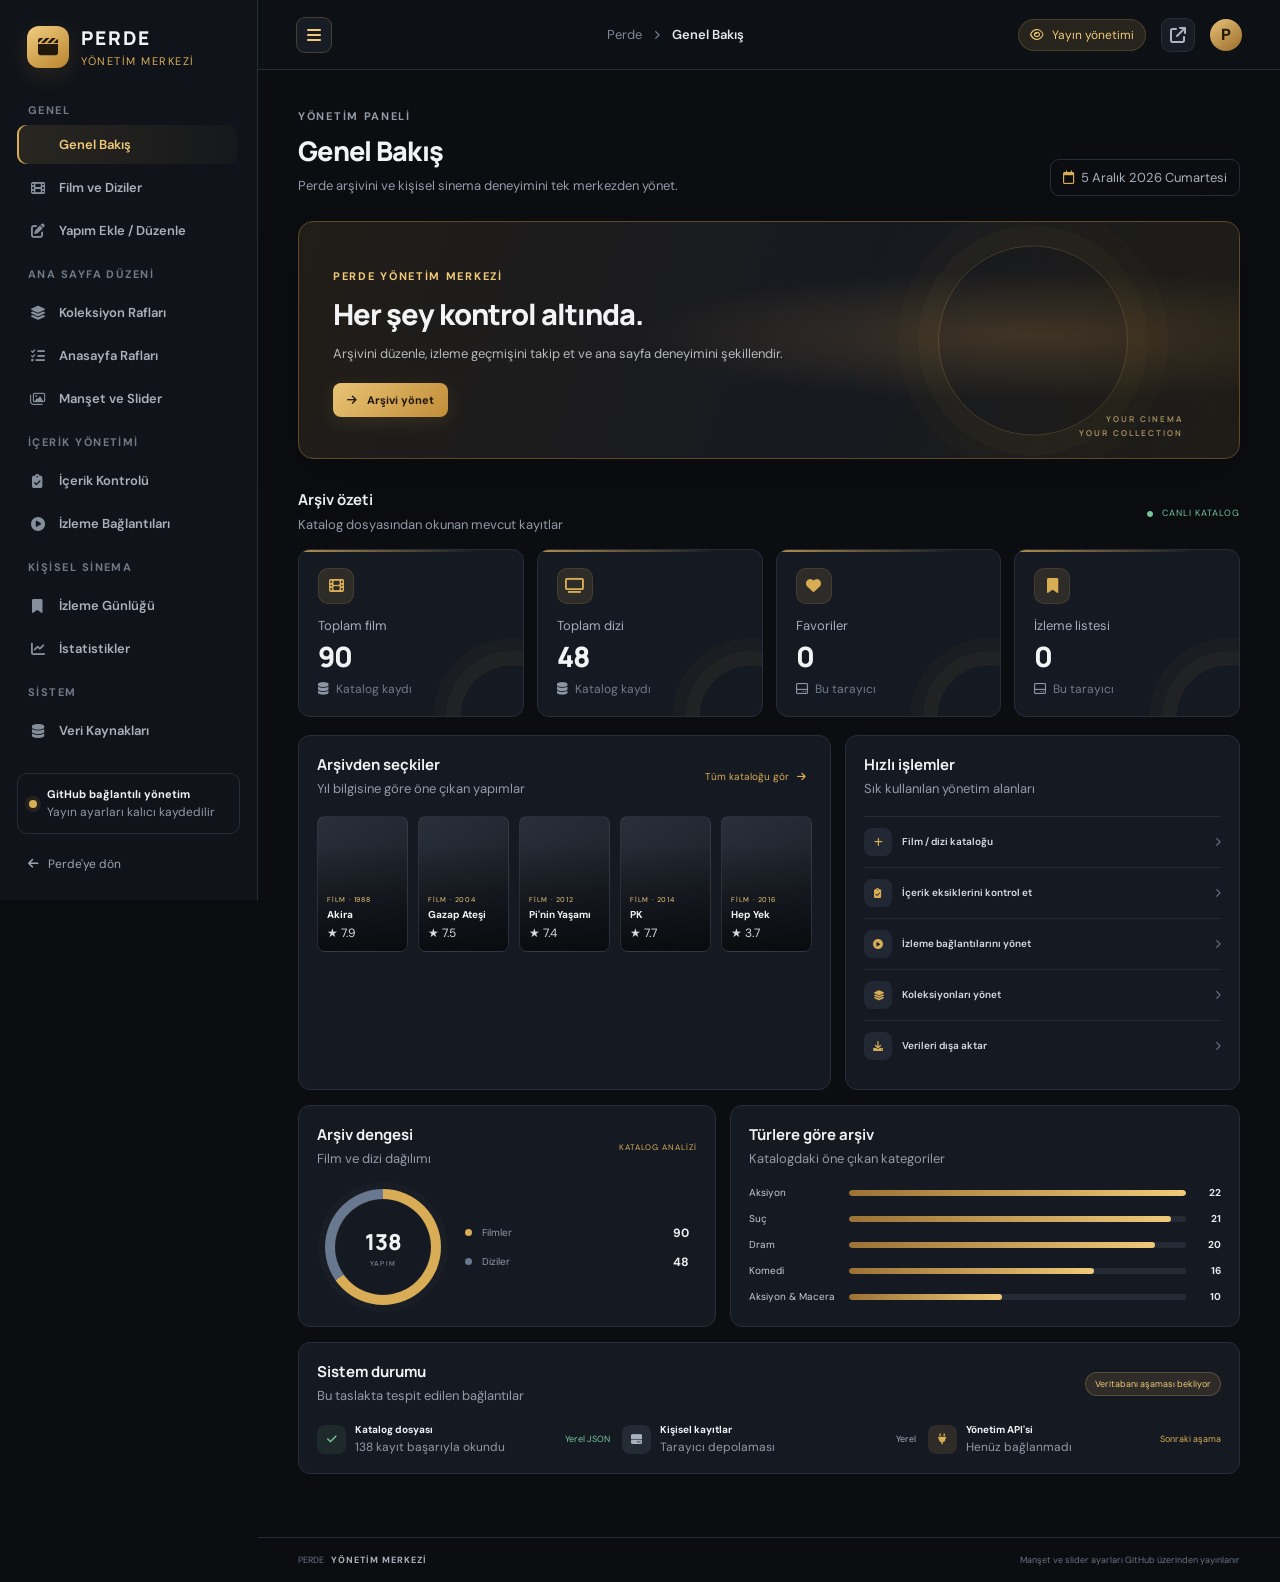
==== admin.html @ 77f21953 "Refresh admin script cache after navigation fix" ====
<!doctype html>
<html lang="tr">
<head>
  <meta charset="utf-8">
  <meta name="viewport" content="width=device-width, initial-scale=1">
  <meta name="theme-color" content="#0b0d11">
  <title>Yönetim Merkezi | Perde</title>
  <link rel="preconnect" href="https://fonts.googleapis.com">
  <link rel="preconnect" href="https://fonts.gstatic.com" crossorigin>
  <link href="https://fonts.googleapis.com/css2?family=DM+Sans:wght@400;500;600;700&family=Manrope:wght@400;500;600;700;800&display=swap" rel="stylesheet">
  <link rel="stylesheet" href="https://cdnjs.cloudflare.com/ajax/libs/font-awesome/6.5.2/css/all.min.css">
  <link rel="stylesheet" href="assets/css/admin.css?v=20261109-collection-clarity-v4">
  <script>
      (function(){
        try {
          if (localStorage.getItem('perde_theme_preference_v1') === 'light') {
            document.documentElement.setAttribute('data-theme','light');
            var link=document.createElement('link');
            link.id='perde-light-theme-css';
            link.rel='stylesheet';
            link.href='assets/css/themes/light.css?v=light-20261109-v4';
            document.head.appendChild(link);
          }
        } catch (_) {}
      })();
    </script>
</head>
<body class="admin-body">
  <div class="admin-shell">
    <aside class="admin-sidebar" id="admin-sidebar">
      <a class="admin-brand" href="index.html#/anasayfa" aria-label="Perde ana sayfa">
        <span class="brand-symbol"><i class="fa-solid fa-clapperboard"></i></span>
        <span><b>PERDE</b><small>YÖNETİM MERKEZİ</small></span>
      </a>
      <div class="sidebar-caption">GENEL</div>
      <nav class="admin-nav" aria-label="Yönetim menüsü">
        <button class="nav-item active" data-page="overview"><i class="fa-solid fa-grid-2"></i><span>Genel Bakış</span></button>
        <button class="nav-item" data-page="catalog"><i class="fa-solid fa-film"></i><span>Film ve Diziler</span></button>
        <button class="nav-item" data-page="editor"><i class="fa-solid fa-pen-to-square"></i><span>Yapım Ekle / Düzenle</span></button>
        <div class="sidebar-caption">ANA SAYFA DÜZENİ</div>
        <button class="nav-item" data-page="collections"><i class="fa-solid fa-layer-group"></i><span>Koleksiyon Rafları</span></button>
        <button class="nav-item" data-page="homeRails"><i class="fa-solid fa-list-check"></i><span>Anasayfa Rafları</span></button>
        <button class="nav-item" data-page="hero"><i class="fa-regular fa-images"></i><span>Manşet ve Slider</span></button>
        <div class="sidebar-caption">İÇERİK YÖNETİMİ</div>
        <button class="nav-item" data-page="health"><i class="fa-solid fa-clipboard-check"></i><span>İçerik Kontrolü</span></button>
        <button class="nav-item" data-page="watchlinks"><i class="fa-solid fa-circle-play"></i><span>İzleme Bağlantıları</span></button>
        <div class="sidebar-caption">KİŞİSEL SİNEMA</div>
        <button class="nav-item" data-page="watch"><i class="fa-solid fa-bookmark"></i><span>İzleme Günlüğü</span></button>
        <button class="nav-item" data-page="analytics"><i class="fa-solid fa-chart-line"></i><span>İstatistikler</span></button>
        <div class="sidebar-caption">SİSTEM</div>
        <button class="nav-item" data-page="sources"><i class="fa-solid fa-database"></i><span>Veri Kaynakları</span></button>
        <button class="nav-item" data-page="backups"><i class="fa-solid fa-shield-halved"></i><span>Yedekleme</span></button>
        <button class="nav-item" data-page="history"><i class="fa-solid fa-clock-rotate-left"></i><span>Değişiklik Geçmişi</span></button>
        <button class="nav-item" data-page="settings"><i class="fa-solid fa-sliders"></i><span>Genel Ayarlar</span></button>
      </nav>
      <div class="sidebar-bottom">
        <div class="sidebar-status"><span class="status-dot"></span><span><b>GitHub bağlantılı yönetim</b><small>Yayın ayarları kalıcı kaydedilir</small></span></div>
        <a class="back-to-site" href="index.html#/anasayfa"><i class="fa-solid fa-arrow-left"></i> Perde'ye dön</a>
      </div>
    </aside>

    <main class="admin-main">
      <header class="admin-topbar">
        <button class="icon-button mobile-menu" id="mobile-menu" type="button" aria-label="Sol menüyü daralt" aria-expanded="true" title="Sol menüyü daralt"><i class="fa-solid fa-bars"></i></button>
        <div class="breadcrumbs"><span>Perde</span><i class="fa-solid fa-chevron-right"></i><b id="breadcrumb-current">Genel Bakış</b></div>
        <div class="topbar-actions">
          <span class="preview-pill"><i class="fa-regular fa-eye"></i> Yayın yönetimi</span>
          <a class="icon-button" href="index.html#/anasayfa" title="Siteyi görüntüle" aria-label="Siteyi görüntüle"><i class="fa-solid fa-arrow-up-right-from-square"></i></a>
          <div class="admin-avatar">P</div>
        </div>
      </header>

      <div class="admin-content">
        <section class="page-view active" id="page-overview">
          <div class="page-heading">
            <div><span class="eyebrow">YÖNETİM PANELİ</span><h1>Genel Bakış</h1><p>Perde arşivini ve kişisel sinema deneyimini tek merkezden yönet.</p></div>
            <div class="heading-date"><i class="fa-regular fa-calendar"></i><span id="today-label">Bugün</span></div>
          </div>
          <div class="welcome-banner">
            <div class="welcome-copy"><span class="eyebrow gold">PERDE YÖNETİM MERKEZİ</span><h2>Her şey kontrol altında.</h2><p>Arşivini düzenle, izleme geçmişini takip et ve ana sayfa deneyimini şekillendir.</p><button class="gold-button" data-goto="catalog"><i class="fa-solid fa-arrow-right"></i> Arşivi yönet</button></div>
            <div class="welcome-art" aria-hidden="true"><div class="art-ring"></div><div class="welcome-poster-stack" id="welcome-poster-stack"><span class="poster-stack-fallback"><i class="fa-solid fa-clapperboard"></i></span></div><span class="welcome-art-label">YOUR CINEMA<br>YOUR COLLECTION</span></div>
          </div>
          <div class="section-title-row"><div><h2>Arşiv özeti</h2><p>Katalog dosyasından okunan mevcut kayıtlar</p></div><span class="live-label"><i class="fa-solid fa-circle"></i> CANLI KATALOG</span></div>
          <div class="stats-grid">
            <article class="stat-card"><div class="stat-icon"><i class="fa-solid fa-film"></i></div><span class="stat-label">Toplam film</span><strong id="stat-movies">—</strong><small><i class="fa-solid fa-database"></i> Katalog kaydı</small></article>
            <article class="stat-card"><div class="stat-icon"><i class="fa-solid fa-tv"></i></div><span class="stat-label">Toplam dizi</span><strong id="stat-series">—</strong><small><i class="fa-solid fa-database"></i> Katalog kaydı</small></article>
            <article class="stat-card"><div class="stat-icon"><i class="fa-solid fa-heart"></i></div><span class="stat-label">Favoriler</span><strong id="stat-favorites">—</strong><small><i class="fa-regular fa-hard-drive"></i> Bu tarayıcı</small></article>
            <article class="stat-card"><div class="stat-icon"><i class="fa-solid fa-bookmark"></i></div><span class="stat-label">İzleme listesi</span><strong id="stat-watchlist">—</strong><small><i class="fa-regular fa-hard-drive"></i> Bu tarayıcı</small></article>
          </div>
          <div class="overview-grid">
            <section class="surface-card">
              <div class="card-heading"><div><h2>Arşivden seçkiler</h2><p>Yıl bilgisine göre öne çıkan yapımlar</p></div><button class="text-button" data-goto="catalog">Tüm kataloğu gör <i class="fa-solid fa-arrow-right"></i></button></div>
              <div class="recent-list" id="recent-list"><div class="loading-line">Katalog yükleniyor…</div></div>
            </section>
            <section class="surface-card quick-card">
              <div class="card-heading"><div><h2>Hızlı işlemler</h2><p>Sık kullanılan yönetim alanları</p></div></div>
              <button class="quick-action" data-goto="catalog"><span><i class="fa-solid fa-plus"></i></span><b>Film / dizi kataloğu</b><i class="fa-solid fa-chevron-right"></i></button>
              <button class="quick-action" data-goto="health"><span><i class="fa-solid fa-clipboard-check"></i></span><b>İçerik eksiklerini kontrol et</b><i class="fa-solid fa-chevron-right"></i></button><button class="quick-action" data-goto="watchlinks"><span><i class="fa-solid fa-circle-play"></i></span><b>İzleme bağlantılarını yönet</b><i class="fa-solid fa-chevron-right"></i></button>
              <button class="quick-action" data-goto="collections"><span><i class="fa-solid fa-layer-group"></i></span><b>Koleksiyonları yönet</b><i class="fa-solid fa-chevron-right"></i></button>
              <button class="quick-action" data-goto="backups"><span><i class="fa-solid fa-download"></i></span><b>Verileri dışa aktar</b><i class="fa-solid fa-chevron-right"></i></button>
            </section>
          </div>
          <div class="insights-grid">
            <section class="surface-card archive-balance-card">
              <div class="card-heading"><div><h2>Arşiv dengesi</h2><p>Film ve dizi dağılımı</p></div><span class="insight-kicker">KATALOG ANALİZİ</span></div>
              <div class="balance-content">
                <div class="overview-donut" id="overview-donut"><div class="donut-center"><strong id="donut-total">—</strong><span>YAPIM</span></div></div>
                <div class="balance-legend">
                  <div><span class="legend-dot movie-dot"></span><span>Filmler</span><b id="overview-movie-count">—</b></div>
                  <div><span class="legend-dot tv-dot"></span><span>Diziler</span><b id="overview-series-count">—</b></div>
                </div>
              </div>
            </section>
            <section class="surface-card genre-card">
              <div class="card-heading"><div><h2>Türlere göre arşiv</h2><p>Katalogdaki öne çıkan kategoriler</p></div></div>
              <div class="genre-insights" id="genre-insights"><div class="loading-line">Katalog analiz ediliyor…</div></div>
            </section>
          </div>
          <section class="surface-card system-card">
            <div class="card-heading"><div><h2>Sistem durumu</h2><p>Bu taslakta tespit edilen bağlantılar</p></div><span class="status-chip warning">Veritabanı aşaması bekliyor</span></div>
            <div class="system-grid">
              <div class="system-item"><span class="system-icon good"><i class="fa-solid fa-check"></i></span><span><b>Katalog dosyası</b><small id="catalog-status">Kontrol ediliyor</small></span><em class="status-text good-text">Yerel JSON</em></div>
              <div class="system-item"><span class="system-icon"><i class="fa-solid fa-hard-drive"></i></span><span><b>Kişisel kayıtlar</b><small>Tarayıcı depolaması</small></span><em class="status-text">Yerel</em></div>
              <div class="system-item"><span class="system-icon pending"><i class="fa-solid fa-plug"></i></span><span><b>Yönetim API'si</b><small>Henüz bağlanmadı</small></span><em class="status-text pending-text">Sonraki aşama</em></div>
            </div>
          </section>
        </section>

        <section class="page-view" id="page-catalog">
          <div class="page-heading"><div><span class="eyebrow">İÇERİK YÖNETİMİ</span><h1>Film ve Diziler</h1><p>Arşivini afişlerden keşfet, filtrele ve kayıt detaylarını incele.</p></div><button class="gold-button" id="add-content-button"><i class="fa-solid fa-plus"></i> Yeni yapım ekle</button></div>
          <div class="catalog-summary-strip">
            <div><span class="catalog-summary-icon"><i class="fa-solid fa-film"></i></span><span><small>TOPLAM KAYIT</small><b id="catalog-total">—</b></span></div>
            <div><span class="catalog-summary-icon"><i class="fa-solid fa-image"></i></span><span><small>AFİŞİ OLAN</small><b id="catalog-posters">—</b></span></div>
            <div><span class="catalog-summary-icon"><i class="fa-solid fa-circle-exclamation"></i></span><span><small>EKSİK BİLGİ</small><b id="catalog-incomplete">—</b></span></div>
          </div>
          <div class="catalog-toolbar catalog-toolbar-rich surface-card">
            <label class="admin-search"><i class="fa-solid fa-magnifying-glass"></i><input id="catalog-search" type="search" placeholder="Yapım adı, yönetmen, tür veya yıl ara…"></label>
            <select id="catalog-type" aria-label="Yapım türü"><option value="all">Tüm yapımlar</option><option value="movie">Filmler</option><option value="tv">Diziler</option></select>
            <select id="catalog-genre" aria-label="Tür filtresi"><option value="all">Tüm türler</option></select>
            <select id="catalog-year" aria-label="Yıl filtresi"><option value="all">Tüm yıllar</option></select>
            <select id="catalog-rating" aria-label="Puan filtresi"><option value="all">Tüm puanlar</option><option value="rated">Puanı olanlar</option><option value="unrated">Puanı olmayanlar</option><option value="high">8 ve üzeri</option><option value="mid">6–7.9</option><option value="low">6 altı</option></select>
            <select id="catalog-sort" aria-label="Sıralama"><option value="added-desc" selected>Eklenme: yeni → eski</option><option value="year-desc">Yıl: yeni → eski</option><option value="year-asc">Yıl: eski → yeni</option><option value="title-asc">Ad: A → Z</option><option value="rating-desc">Puan: yüksek → düşük</option></select>
            <div class="catalog-toolbar-bottom"><span class="result-count" id="catalog-count">Katalog yükleniyor</span><div class="view-switch" role="group" aria-label="Görünüm"><button class="view-switch-button active" type="button" data-catalog-view="grid" aria-pressed="true"><i class="fa-solid fa-grip"></i> Afişler</button><button class="view-switch-button" type="button" data-catalog-view="table" aria-pressed="false"><i class="fa-solid fa-list"></i> Liste</button></div></div>
          </div>
          <div class="catalog-poster-grid" id="catalog-poster-grid" aria-live="polite"><div class="loading-line">Katalog yükleniyor…</div></div>
          <div class="surface-card table-card catalog-table-view" id="catalog-table-view" hidden><div class="catalog-bulk-toolbar" id="catalog-bulk-toolbar" hidden><div><b id="catalog-bulk-count">0 yapım seçildi</b><small>Seçtiklerini mevcut bir koleksiyon rafına ekleyebilirsin.</small></div><select id="bulk-collection-select" aria-label="Hedef koleksiyon"><option value="">Koleksiyon seç…</option></select><button type="button" class="gold-button" id="bulk-add-to-collection" disabled><i class="fa-solid fa-layer-group"></i> Rafa ekle</button><button type="button" class="outline-button" id="bulk-clear-selection">Temizle</button></div><div class="table-scroll"><table class="catalog-table"><thead><tr><th><label class="catalog-select-all"><input type="checkbox" id="catalog-select-page" aria-label="Bu sayfadaki yapımları seç"> YAPIM</label></th><th>TÜR</th><th>YIL</th><th>PUAN</th><th>TMDB ID</th><th>VERİ DURUMU</th><th></th></tr></thead><tbody id="catalog-table-body"><tr><td colspan="7" class="empty-cell">Katalog yükleniyor…</td></tr></tbody></table></div></div>
          <nav class="catalog-pagination" id="catalog-pagination" aria-label="Katalog sayfaları" hidden></nav>
          <p class="info-note"><i class="fa-solid fa-lock"></i> Katalog kayıtları GitHub deposundaki data/catalog.json dosyasından okunur. Yeni yapımlar GitHub’a kalıcı olarak kaydedilebilir.</p>
        </section>

        <section class="page-view" id="page-editor">
          <div class="page-heading">
            <div><span class="eyebrow">İÇERİK STÜDYOSU</span><h1 id="editor-page-title">Film / Dizi Ekle</h1><p>Yapımı ara, otomatik bilgileri getir; yalnızca Perde'ye özel alanları doldur.</p></div>
            <span class="status-chip warning"><i class="fa-solid fa-flask"></i> Geçici taslak</span>
          </div>
          <div class="editor-mode-switch">
            <button type="button" class="active" data-editor-type="movie"><i class="fa-solid fa-film"></i> Film</button>
            <button type="button" data-editor-type="tv"><i class="fa-solid fa-tv"></i> Dizi</button>
          </div>


          <section class="surface-card tmdb-search-card">
            <div class="card-heading"><div><h2>Film veya dizi ara</h2><p>Yapım adını yaz veya IMDb kimliğiyle ara. Genel bilgiler otomatik doldurulur.</p></div><span class="insight-kicker">TMDB ARAMA</span></div>
            <div class="tmdb-search-row"><label class="tmdb-search-input"><i class="fa-solid fa-magnifying-glass"></i><input id="editor-tmdb-query" type="search" placeholder="Örn. Interstellar veya tt0816692" autocomplete="off"></label><button class="gold-button" type="button" id="editor-tmdb-search"><i class="fa-solid fa-magnifying-glass"></i> Yapım ara</button></div>
            <div class="tmdb-search-status" id="editor-tmdb-search-status" role="status">Aramaya başlamak için bir yapım adı yaz.</div>
            <div class="tmdb-search-results" id="editor-tmdb-results" aria-live="polite"></div>
          </section>

          <div class="content-editor-layout">
            <form class="surface-card content-editor-form" id="content-editor-form">
              <input type="hidden" id="editor-record-id">
              <div class="card-heading"><div><h2>Otomatik yapım bilgileri</h2><p>TMDB'den gelen bilgiler seçtiğin yapımla doldurulur.</p></div><span class="insight-kicker">01 / OTOMATİK</span></div>
              <div class="editor-fields-grid">
                <label class="editor-field editor-field-wide">Yapım adı<input id="editor-title" maxlength="180" readonly placeholder="Önce yukarıdan bir yapım seç"></label>
                <label class="editor-field">Orijinal adı<input id="editor-original-title" maxlength="180" readonly></label>
                <label class="editor-field">Yayın yılı<input id="editor-year" type="number" readonly></label>
                <label class="editor-field">Tür / kategoriler<input id="editor-category" maxlength="180" readonly></label>
                <label class="editor-field">Ana tür<input id="editor-genre" maxlength="60" readonly></label>
                <label class="editor-field">TMDB puanı<input id="editor-rating" type="number" min="0" max="10" step="0.1" readonly></label>
                <label class="editor-field" id="editor-duration-field">Süre<input id="editor-duration" maxlength="40" readonly></label>
                <label class="editor-field">Ülke<input id="editor-country" maxlength="180" readonly></label>
                <label class="editor-field">Yönetmen / yaratıcı<input id="editor-director" maxlength="240" readonly></label>
                <label class="editor-field">TMDB ID<input id="editor-tmdb" inputmode="numeric" readonly></label>
                <label class="editor-field">IMDb ID<input id="editor-imdb" readonly placeholder="TMDB eşleşmesi varsa gelir"></label>
                <label class="editor-field editor-series-field" hidden>Sezon sayısı<input id="editor-seasons" type="number" min="0" max="300" readonly></label>
                <label class="editor-field editor-series-field" hidden>Bölüm sayısı<input id="editor-episodes" type="number" min="0" max="10000" readonly></label>
                <label class="editor-field editor-field-wide">Oyuncular<input id="editor-cast" readonly></label>
                <label class="editor-field editor-field-wide">Konu / açıklama<textarea id="editor-desc" rows="5" maxlength="5000" readonly></textarea></label>
                <label class="editor-field editor-field-wide">Ödüller ve adaylıklar<textarea id="editor-awards" rows="3" maxlength="1600" placeholder="Örn. 2 Oscar adaylığı · En İyi Görsel Efekt ödülü"></textarea><small class="field-help">Otomatik kaynakta bulunamayan ödül ve adaylıklar için yedek bilgi olarak kullanılır.</small></label>
              </div>
              <div class="editor-divider"></div>
              <div class="card-heading"><div><h2>Perde'ye özel bilgiler</h2><p>Yalnızca senin eklemek istediğin bağlantı ve notlar.</p></div><span class="insight-kicker">02 / SENİN EKLEDİKLERİN</span></div>
              <div class="editor-fields-grid">
                <label class="editor-field editor-field-wide">Film / dizi izleme URL'si<input id="editor-watch-url" type="url" placeholder="YouTube veya video bağlantısı: https://youtu.be/…" aria-describedby="editor-watch-url-help"><small id="editor-watch-url-help" class="field-help">YouTube bağlantıları Perde oynatıcısında açılır. Doğrudan MP4, WebM, HLS veya DASH bağlantıları da desteklenir.</small></label>
                <fieldset class="editor-field editor-platform-field"><legend>İzleme platformları</legend><details class="platform-picker" id="editor-platform-picker"><summary><span id="editor-platform-summary">Platform seç</span><i class="fa-solid fa-chevron-down" aria-hidden="true"></i></summary><div class="platform-picker-options">
<label><input type="checkbox" name="editor-platform" value="Netflix"><span>Netflix</span></label>
<label><input type="checkbox" name="editor-platform" value="Prime Video"><span>Prime Video</span></label>
<label><input type="checkbox" name="editor-platform" value="Disney+"><span>Disney+</span></label>
<label><input type="checkbox" name="editor-platform" value="Max"><span>Max</span></label>
<label><input type="checkbox" name="editor-platform" value="Apple TV+"><span>Apple TV+</span></label>
<label><input type="checkbox" name="editor-platform" value="MUBI"><span>MUBI</span></label>
<label><input type="checkbox" name="editor-platform" value="BluTV"><span>BluTV</span></label>
<label><input type="checkbox" name="editor-platform" value="TOD"><span>TOD</span></label>
<label><input type="checkbox" name="editor-platform" value="tabii"><span>tabii</span></label>
<label><input type="checkbox" name="editor-platform" value="GAİN"><span>GAİN</span></label>
</div></details><small>Birden fazla platform seçebilirsin.</small></fieldset>
                <label class="editor-field editor-field-wide">Kişisel not<textarea id="editor-personal-note" rows="3" maxlength="2000" placeholder="Bu yapımla ilgili kendi notun…"></textarea></label>
                <label class="editor-field editor-field-wide">Fragman bağlantısı <small>TMDB'den otomatik gelir; istersen değiştirebilirsin.</small><input id="editor-trailer" type="url" placeholder="https://www.youtube.com/watch?v=…"></label>
              </div>
              <div class="editor-divider"></div>
              <section class="editor-subtitle-manager">
                <div class="card-heading"><div><h2><i class="fa-solid fa-closed-captioning"></i> Altyazı yönetimi</h2><p>Altyazıları burada ekle; izleme ekranında otomatik seçilebilir hale gelsin.</p></div><span class="insight-kicker">03 / ALTYAZILAR</span></div>
                <div class="subtitle-upload-grid">
                  <label class="editor-field">Altyazı dili<select id="editor-subtitle-language"><option value="tr">Türkçe</option><option value="en">İngilizce</option><option value="de">Almanca</option><option value="fr">Fransızca</option><option value="es">İspanyolca</option><option value="it">İtalyanca</option><option value="ar">Arapça</option><option value="ja">Japonca</option><option value="ko">Korece</option><option value="other">Diğer</option></select></label>
                  <label class="editor-field">Altyazı dosyası<input id="editor-subtitle-file" type="file" accept=".srt,.vtt,text/vtt,application/x-subrip"></label>
                  <label class="editor-field editor-series-field">Sezon<input id="editor-subtitle-season" type="number" min="1" max="300" placeholder="Dizi bölümü için"></label>
                  <label class="editor-field editor-series-field">Bölüm<input id="editor-subtitle-episode" type="number" min="1" max="10000" placeholder="Dizi bölümü için"></label>
                </div>
                <div class="subtitle-online-search">
                  <div class="subtitle-online-heading"><strong><i class="fa-solid fa-magnifying-glass"></i> OpenSubtitles'ta çevrim içi ara</strong><span>Türkçe öncelikli</span></div>
                  <div class="subtitle-online-controls"><button type="button" class="outline-button" id="editor-subtitle-search"><i class="fa-solid fa-cloud-arrow-down"></i> Altyazı ara</button><span id="editor-subtitle-search-status" role="status">Yapım adı ve varsa IMDb/TMDB bilgisiyle arama yapabilirsin.</span></div>
                  <div id="editor-subtitle-search-results" class="subtitle-online-results" aria-live="polite"></div>
                </div>
                <div class="subtitle-upload-actions"><label class="subtitle-default-choice"><input id="editor-subtitle-default" type="checkbox" checked> Varsayılan altyazı olarak ayarla</label><button class="outline-button" type="button" id="editor-subtitle-add"><i class="fa-solid fa-cloud-arrow-up"></i> Altyazıyı yükle ve ekle</button></div>
                <div id="editor-subtitle-status" class="editor-subtitle-status" role="status">Henüz altyazı eklenmedi.</div>
                <div id="editor-subtitle-list" class="editor-subtitle-list"></div>
                <small class="editor-subtitle-help">SRT dosyaları otomatik WebVTT biçimine dönüştürülür. Dosyalar GitHub deposunda saklanır; dizi altyazısını belirli bir sezon ve bölüme bağlayabilirsin. Yükleme için GitHub bağlantısı gerekir.</small>
              </section>
              <div class="editor-divider"></div>
              <div class="card-heading"><div><h2>Otomatik görseller</h2><p>Afiş ve arka plan TMDB'den alınır.</p></div><span class="insight-kicker">04 / GÖRSELLER</span></div>
              <div class="editor-fields-grid">
                <label class="editor-field editor-field-wide">Afiş görseli URL<input id="editor-image" type="url" readonly></label>
                <label class="editor-field editor-field-wide">Arka plan görseli URL<input id="editor-backdrop" type="url" readonly></label>
              </div>
              <div class="editor-form-actions">
                <button class="outline-button" type="button" id="editor-reset"><i class="fa-solid fa-rotate-left"></i> Formu temizle</button>
                <button class="gold-button" type="submit"><i class="fa-solid fa-cloud-arrow-up"></i> Kataloğa kaydet</button>
              </div>
            </form>
            <aside class="content-editor-aside">
              <section class="surface-card editor-preview-card">
                <div class="card-heading"><div><h2>Canlı ön izleme</h2><p>Seçtiğin yapım burada görünür.</p></div><span class="status-chip">Ön izleme</span></div>
                <div class="editor-poster-preview" id="editor-poster-preview"><div><i class="fa-solid fa-clapperboard"></i><span>AFİŞ ÖN İZLEMESİ</span></div></div>
                <div class="editor-preview-copy"><span id="editor-preview-type">FİLM · YIL</span><h3 id="editor-preview-title">Yapım adı</h3><p id="editor-preview-meta">Tür · Süre · Puan</p><p id="editor-preview-desc">Konu metni burada görünecek.</p></div>
                <p class="editor-preview-status" id="editor-preview-status"><i class="fa-solid fa-circle-info"></i> Henüz yapım seçilmedi.</p>
              </section>
              <section class="surface-card editor-drafts-card">
                <div class="card-heading"><div><h2>Oturum taslakları</h2><p>Bu sayfada oluşturduğun geçici kayıtlar.</p></div><b id="editor-draft-count">0</b></div>
                <div id="editor-draft-list" class="editor-draft-list"><div class="editor-draft-empty">Henüz taslak yok.</div></div>
              </section>
            </aside>
          </div>
          <p class="info-note"><i class="fa-solid fa-shield-halved"></i> Kayıt işlemi GitHub üzerinden data/catalog.json dosyasına yapılır. GitHub erişim anahtarı yalnızca bu tarayıcıda saklanır; kaynak koda yazılmaz.</p>
        </section>

        <section class="page-view" id="page-collections">
          <div class="page-heading">
            <div><span class="eyebrow">ANA SAYFA DÜZENİ</span><h1>Koleksiyonlar</h1><p>Ana sayfa koleksiyonlarını seç, düzenle ve ön izle.</p></div>
            <span class="status-chip"><i class="fa-solid fa-cloud-check"></i> Kalıcı kayıt</span>
          </div>

          <div class="collection-workflow-note">
            <i class="fa-solid fa-circle-info"></i>
            <div><b>Üç adımda koleksiyonunu hazırla.</b><span>Bir raf seç, yapımlarını düzenle ve yayına al. Değişiklikler GitHub’a kaydedilir.</span></div>
          </div>

          <div class="collection-summary-strip">
            <div><span class="catalog-summary-icon"><i class="fa-solid fa-layer-group"></i></span><span><small>TOPLAM KOLEKSİYON</small><b id="collection-total">—</b></span></div>
            <div><span class="catalog-summary-icon"><i class="fa-solid fa-film"></i></span><span><small>SEÇİLİ YAPIM</small><b id="collection-item-total">—</b></span></div>
            <div><span class="catalog-summary-icon"><i class="fa-solid fa-eye"></i></span><span><small>GÖRÜNÜR RAF</small><b id="collection-active-total">—</b></span></div>
          </div>

          <div class="collection-manager-layout">
            <section class="surface-card collection-library">
              <div class="collection-step-heading"><span>1</span><div><h2>Koleksiyon seç</h2><p>Düzenlemek istediğin rafı seç.</p></div></div>
              <div class="collection-list" id="collection-list"><div class="loading-line">Koleksiyonlar hazırlanıyor…</div></div>
              <form class="collection-create-form" id="collection-create-form">
                <label for="collection-new-title">Yeni raf oluştur</label>
                <div class="collection-create-fields"><input id="collection-new-title" maxlength="48" placeholder="Örn. Zamansız başyapıtlar" required><button class="gold-button" type="submit"><i class="fa-solid fa-plus"></i> Oluştur</button></div>
              </form>
            </section>

            <section class="surface-card collection-editor">
              <div class="collection-step-heading"><span>2</span><div><h2>Raf içeriğini düzenle</h2><p>Yapım ekle, sıralamasını değiştir veya kaldır.</p></div></div>
              <div class="collection-editor-empty" id="collection-editor-empty"><i class="fa-solid fa-arrow-left"></i><b>Önce bir koleksiyon seç</b><span>Soldaki listeden bir raf seçtiğinde düzenleme alanı burada açılır.</span></div>
              <div id="collection-editor-content" hidden>
                <div class="collection-editor-title"><div><span class="eyebrow">DÜZENLENEN RAF</span><h3 id="collection-editor-name"></h3><p id="collection-editor-description"></p></div><button class="outline-button collection-visibility" id="collection-visibility" type="button"><i class="fa-solid fa-eye"></i> Yayında</button></div>
                <div class="collection-management-tools">
                  <label class="collection-rename-field"><span>Raf adı</span><input id="collection-rename-input" type="text" maxlength="48" autocomplete="off" aria-label="Raf adı"></label>
                  <button class="outline-button" id="collection-rename-save" type="button"><i class="fa-solid fa-check"></i> Adı kaydet</button>
                  <label class="collection-order-field"><span>Ana sayfadaki yeri</span><select id="collection-home-order" aria-label="Ana sayfadaki raf sırası"></select></label>
                  <button class="collection-delete-button" id="collection-delete" type="button"><i class="fa-regular fa-trash-can"></i> Rafı sil</button>
                </div>
                <div class="collection-add-row"><label class="hero-field-label" for="collection-item-select">Katalogdan film veya dizi ekle</label><div class="collection-picker-row"><div class="catalog-picker" id="collection-catalog-picker" data-picker-select="collection-item-select"><div class="catalog-picker-search"><i class="fa-solid fa-magnifying-glass"></i><input id="collection-item-search" type="search" placeholder="Yapım adıyla ara…" autocomplete="off"></div><div class="catalog-picker-filters" role="group" aria-label="Yapım türü"><button type="button" class="active" data-picker-filter="all">Tümü</button><button type="button" data-picker-filter="movie">Filmler</button><button type="button" data-picker-filter="tv">Diziler</button></div><div class="catalog-picker-results" id="collection-catalog-results" aria-live="polite"><span class="catalog-picker-hint">Yapım aramak için adını yaz.</span></div><div class="catalog-picker-selected" id="collection-catalog-selected">Henüz yapım seçilmedi.</div></div><select id="collection-item-select" class="catalog-picker-native" aria-hidden="true" tabindex="-1"><option value="">Film veya dizi seç…</option></select><button class="gold-button" id="collection-add-item" type="button"><i class="fa-solid fa-plus"></i> Ekle</button></div></div>
                <div class="collection-items-heading"><b>Bu raftaki yapımlar</b><span id="collection-items-count">0 yapım</span></div>
                <div class="collection-items-list" id="collection-items-list"><div class="loading-line">İçerik bekleniyor.</div></div>
                <p class="collection-order-hint"><i class="fa-solid fa-arrow-up-down"></i> Oklarla sıralamayı değiştir. Çarpı ile raftan çıkar.</p>
              </div>
            </section>
          </div>

          <section class="surface-card collection-preview-panel">
            <div class="collection-step-heading"><span>3</span><div><h2>Ana sayfa ön izlemesi</h2><p>Seçtiğin rafın ziyaretçilere nasıl görüneceğini kontrol et.</p></div></div>
            <div class="collection-preview" id="collection-preview"><div class="collection-preview-empty"><i class="fa-regular fa-images"></i><span>Bir koleksiyon seçtiğinde ön izlemesi burada görünür.</span></div></div>
            <p class="collection-preview-note"><i class="fa-solid fa-lock"></i> Bu alan seçili rafın görünümünü gösterir. Yayında durumundaki raflar ana sayfada yayınlanır.</p>
          </section>
        </section>


        <section class="page-view" id="page-homeRails">
          <div class="page-heading"><div><span class="eyebrow">ANA SAYFA DÜZENİ</span><h1>Anasayfa Rafları</h1><p>Her vitrinin kart sayısını ve içeriğini buradan düzenle.</p></div><span class="status-chip"><i class="fa-solid fa-cloud-check"></i> Kalıcı kayıt</span></div>
          <div class="home-rails-simple-note"><i class="fa-solid fa-circle-info"></i><span>Rafların anasayfadaki sırasını aşağıdan belirle. Rafları sürükleyip bırakarak veya okları kullanarak sıralayabilirsin. Katalog açılır menüsü ve arama alanı birlikte çalışır; seçili yapımlar seçeneklerde işaretlenir.</span></div>
          <section class="surface-card home-rail-order-card"><div class="home-rail-order-heading"><div><span class="eyebrow">ANASAYFA YERLEŞİMİ</span><h2>Raf sıralaması</h2><p>Yukarıdaki raf anasayfada daha önce görünür.</p></div><i class="fa-solid fa-arrow-down-short-wide"></i></div><div id="home-rail-order-list" class="home-rail-order-list"></div></section>
          <div class="home-rails-manager-grid">
            <section class="surface-card home-rail-manager" data-home-rail="featured">
              <div class="home-rail-manager-heading"><div class="home-rail-heading-copy"><span class="eyebrow">VİTRİN 01</span><h2>Öne Çıkan Yapımlar</h2><p class="home-rail-featured-description"><span>Film ve diziler birlikte gösterilir.</span><span class="home-rail-info-inline">En az 5, en fazla 10 yapım seçebilirsin; seçili sayı gösterim sayısıyla aynı olmalı.</span></p></div><div class="home-rail-visibility-wrap"><small id="home-rail-featured-visibility-status">Anasayfada yayında</small><button type="button" class="home-rail-visibility is-published" id="home-rail-featured-visibility" aria-pressed="true">Gizle</button></div></div>
              <label class="hero-field-label" for="home-rail-featured-title">Bölüm başlığı</label><input class="home-rail-title-input" id="home-rail-featured-title" maxlength="64" value="Öne Çıkan Yapımlar">
              <div class="home-rail-controls">
                <label>Gösterilecek kart sayısı<select id="home-rail-featured-display-count"><option value="5" selected>5 kart</option><option value="6">6 kart</option><option value="7">7 kart</option><option value="8">8 kart</option><option value="9">9 kart</option><option value="10">10 kart</option></select></label>
                <label class="home-rail-select-label">Yapım seç
                  <select id="home-rail-featured-catalog-select" class="home-rail-catalog-select"><option value="">Katalogdan yapım seç…</option></select>
                </label>
                <label class="home-rail-search-label">Katalogda ara
                  <input type="search" id="home-rail-featured-search" class="home-rail-search" placeholder="Film veya dizi adı yaz…" autocomplete="off">
                </label>
              </div>
              <div class="home-rail-search-results" id="home-rail-featured-results" aria-live="polite"></div>
              <p class="home-rail-warning" id="home-rail-featured-warning" role="status"></p>
              <div class="home-rail-list-heading"><b>Seçili kartlar</b><span id="home-rail-featured-count">0 / 5</span></div>
              <div class="home-rail-items" id="home-rail-featured-list"></div>
            </section>
            <section class="surface-card home-rail-manager" data-home-rail="movies">
              <div class="home-rail-manager-heading"><div><span class="eyebrow">VİTRİN 02</span><h2>Yüksek Puanlı Filmler</h2><p>Aramada yalnızca filmler gösterilir.</p></div><div class="home-rail-visibility-wrap"><small id="home-rail-movies-visibility-status">Anasayfada yayında</small><button type="button" class="home-rail-visibility is-published" id="home-rail-movies-visibility" aria-pressed="true">Gizle</button></div></div>
              <label class="hero-field-label" for="home-rail-movies-title">Bölüm başlığı</label><input class="home-rail-title-input" id="home-rail-movies-title" maxlength="64" value="Yüksek Puanlı Filmler">
              <div class="home-rail-controls">
                <label>Gösterilecek kart sayısı<select id="home-rail-movies-display-count"><option value="6" selected>6 kart</option><option value="7">7 kart</option><option value="8">8 kart</option><option value="9">9 kart</option><option value="10">10 kart</option><option value="11">11 kart</option><option value="12">12 kart</option><option value="13">13 kart</option><option value="14">14 kart</option><option value="15">15 kart</option></select></label>
                <label class="home-rail-select-label">Yapım seç
                  <select id="home-rail-movies-catalog-select" class="home-rail-catalog-select"><option value="">Katalogdan yapım seç…</option></select>
                </label>
                <label class="home-rail-search-label">Katalogda ara
                  <input type="search" id="home-rail-movies-search" class="home-rail-search" placeholder="Film adı yaz…" autocomplete="off">
                </label>
              </div>
              <div class="home-rail-search-results" id="home-rail-movies-results" aria-live="polite"></div>
              <p class="home-rail-warning" id="home-rail-movies-warning" role="status"></p>
              <div class="home-rail-list-heading"><b>Seçili kartlar</b><span id="home-rail-movies-count">0 / 15</span></div>
              <div class="home-rail-items" id="home-rail-movies-list"></div>
            </section>
            <section class="surface-card home-rail-manager" data-home-rail="series">
              <div class="home-rail-manager-heading"><div><span class="eyebrow">VİTRİN 03</span><h2>Öne Çıkan Diziler</h2><p>Aramada yalnızca diziler gösterilir.</p></div><div class="home-rail-visibility-wrap"><small id="home-rail-series-visibility-status">Anasayfada yayında</small><button type="button" class="home-rail-visibility is-published" id="home-rail-series-visibility" aria-pressed="true">Gizle</button></div></div>
              <label class="hero-field-label" for="home-rail-series-title">Bölüm başlığı</label><input class="home-rail-title-input" id="home-rail-series-title" maxlength="64" value="Öne Çıkan Diziler">
              <div class="home-rail-controls">
                <label>Gösterilecek kart sayısı<select id="home-rail-series-display-count"><option value="6" selected>6 kart</option><option value="7">7 kart</option><option value="8">8 kart</option><option value="9">9 kart</option><option value="10">10 kart</option><option value="11">11 kart</option><option value="12">12 kart</option><option value="13">13 kart</option><option value="14">14 kart</option><option value="15">15 kart</option></select></label>
                <label class="home-rail-select-label">Yapım seç
                  <select id="home-rail-series-catalog-select" class="home-rail-catalog-select"><option value="">Katalogdan yapım seç…</option></select>
                </label>
                <label class="home-rail-search-label">Katalogda ara
                  <input type="search" id="home-rail-series-search" class="home-rail-search" placeholder="Dizi adı yaz…" autocomplete="off">
                </label>
              </div>
              <div class="home-rail-search-results" id="home-rail-series-results" aria-live="polite"></div>
              <p class="home-rail-warning" id="home-rail-series-warning" role="status"></p>
              <div class="home-rail-list-heading"><b>Seçili kartlar</b><span id="home-rail-series-count">0 / 15</span></div>
              <div class="home-rail-items" id="home-rail-series-list"></div>
            </section>
            <section class="surface-card home-rail-manager" data-home-rail="personalized">
              <div class="home-rail-manager-heading"><div><span class="eyebrow">KİŞİSEL SEÇKİ · 04</span><h2>Senin İçin Seçtiklerimiz</h2><p>Ana sayfadaki özel öneri kartında gösterilecek 5 yapımı belirle.</p></div><div class="home-rail-visibility-wrap"><small id="home-rail-personalized-visibility-status">Anasayfada yayında</small><button type="button" class="home-rail-visibility is-published" id="home-rail-personalized-visibility" aria-pressed="true">Gizle</button></div></div>
              <label class="hero-field-label" for="home-rail-personalized-title">Bölüm başlığı</label><input class="home-rail-title-input" id="home-rail-personalized-title" maxlength="64" value="Senin İçin Seçtiklerimiz">
              <div class="home-rail-controls">
                <label>Gösterilecek kart sayısı<select id="home-rail-personalized-display-count"><option value="5" selected>5 kart</option></select></label>
                <label class="home-rail-select-label">Yapım seç
                  <select id="home-rail-personalized-catalog-select" class="home-rail-catalog-select"><option value="">Katalogdan yapım seç…</option></select>
                </label>
                <label class="home-rail-search-label">Katalogda ara
                  <input type="search" id="home-rail-personalized-search" class="home-rail-search" placeholder="Film veya dizi adı yaz…" autocomplete="off">
                </label>
              </div>
              <div class="home-rail-search-results" id="home-rail-personalized-results" aria-live="polite"></div>
              <p class="home-rail-warning" id="home-rail-personalized-warning" role="status"></p>
              <div class="home-rail-list-heading"><b>Seçili kartlar</b><span id="home-rail-personalized-count">0 / 5</span></div>
              <div class="home-rail-items" id="home-rail-personalized-list"></div>
            </section>
          </div>
          <div class="home-rails-save-row"><div><b id="home-rails-save-title">Anasayfa raf ayarları</b><small id="home-rails-save-status">Değişiklikler henüz kaydedilmedi.</small></div><button class="gold-button" id="home-rails-save" type="button"><i class="fa-solid fa-cloud-arrow-up"></i> Değişiklikleri kaydet ve yayınla</button></div>
          <p class="info-note"><i class="fa-solid fa-shield-halved"></i> Kaldırma işlemi yalnızca ilgili vitrinden kaldırır; katalog kaydı silinmez.</p>
        </section>

        <section class="page-view" id="page-hero">
          <div class="page-heading"><div><span class="eyebrow">VİTRİN YÖNETİMİ</span><h1>Manşet ve Slider</h1><p>Öne çıkan yapımları seç, sıralamasını düzenle ve farklı ekranlarda ön izle.</p></div><span class="status-chip"><i class="fa-solid fa-cloud"></i> Yayın yönetimi</span></div>
          <div class="hero-manager-layout">
            <div class="hero-manager-main">
              <section class="surface-card hero-stage-card">
                <div class="card-heading"><div><h2>Manşet ön izlemesi</h2><p>Seçili yapımın vitrin görünümü</p></div><div class="view-switch" role="group" aria-label="Ön izleme boyutu"><button class="view-switch-button active" type="button" data-hero-preview="desktop" aria-pressed="true">Masaüstü</button><button class="view-switch-button" type="button" data-hero-preview="mobile" aria-pressed="false">Mobil</button></div></div>
                <div class="hero-live-preview" id="hero-live-preview"><div class="hero-live-backdrop" id="hero-live-backdrop"></div><div class="hero-live-copy"><span class="hero-live-kicker">PERDE ÖNE ÇIKANLAR</span><h2 id="hero-live-title">Katalog yükleniyor…</h2><div class="hero-live-meta" id="hero-live-meta"></div><p id="hero-live-desc"></p><span class="hero-live-cta"><i class="fa-solid fa-play"></i> ŞİMDİ KEŞFET</span></div><div class="hero-live-index" id="hero-live-index">01 / 01</div></div>
                <div class="hero-preview-foot"><span><i class="fa-solid fa-circle-info"></i> Ön izleme kaydedilecek görünümü gösterir.</span><span class="status-chip">Yayın ön izlemesi</span></div>
              </section>
              <section class="surface-card hero-slides-card">
                <div class="card-heading"><div><h2>Slider sıralaması</h2><p>Yukarı / aşağı oklarıyla sırala, göz simgesiyle yayına al veya gizle</p></div><span class="result-count" id="hero-slide-count">0 yapım</span></div>
                <div class="hero-slide-list" id="hero-slide-list"><div class="loading-line">Katalog yükleniyor…</div></div>
              </section>
            </div>
            <aside class="surface-card hero-add-card">
              <span class="eyebrow">VİTRİNİ OLUŞTUR</span><h2>Manşete yapım ekle</h2><p>Katalogdan bir film veya dizi seçerek ön izleme listene ekle.</p>
              <label class="hero-field-label" for="hero-content-search">Katalogda yapım ara</label><div class="catalog-picker" id="hero-catalog-picker" data-picker-select="hero-content-select"><div class="catalog-picker-search"><i class="fa-solid fa-magnifying-glass"></i><input id="hero-content-search" type="search" placeholder="Film veya dizi adı yaz…" autocomplete="off"></div><div class="catalog-picker-filters" role="group" aria-label="Yapım türü"><button type="button" class="active" data-picker-filter="all">Tümü</button><button type="button" data-picker-filter="movie">Filmler</button><button type="button" data-picker-filter="tv">Diziler</button></div><div class="catalog-picker-results" id="hero-catalog-results" aria-live="polite"><span class="catalog-picker-hint">Yapım aramak için adını yaz.</span></div><div class="catalog-picker-selected" id="hero-catalog-selected">Henüz yapım seçilmedi.</div></div><select id="hero-content-select" class="catalog-picker-native" aria-hidden="true" tabindex="-1"><option value="">Yapım seç…</option></select>
              <button class="gold-button hero-add-button" id="hero-add-button"><i class="fa-solid fa-plus"></i> Slider'a ekle</button>
              <div class="hero-manager-divider"></div>
              <section class="hero-settings-editor" aria-labelledby="hero-settings-title">
                <span class="eyebrow">SLIDER GÖRÜNÜMÜ</span><h3 id="hero-settings-title">Afiş ve geçiş ayarları</h3>
                <div class="hero-settings-grid">
                  <label><span>Masaüstünde görünen afiş</span><select id="hero-desktop-count"><option value="4">4 afiş</option><option value="5">5 afiş</option><option value="6" selected>6 afiş</option><option value="8">8 afiş</option><option value="10">10 afiş</option></select></label>
                  <label><span>Mobilde görünen afiş</span><select id="hero-mobile-count"><option value="3">3 afiş</option><option value="4" selected>4 afiş</option><option value="5">5 afiş</option><option value="6">6 afiş</option></select></label>
                  <label><span>Otomatik geçiş süresi</span><select id="hero-interval"><option value="4">4 saniye</option><option value="6" selected>6 saniye</option><option value="8">8 saniye</option><option value="10">10 saniye</option></select></label>
                </div>
                <label class="hero-setting-check"><input id="hero-autoplay" type="checkbox" checked><span><b>Otomatik geçiş açık</b><small>Manşet belirlenen sürede sonraki yapıma geçer.</small></span></label>
                <label class="hero-setting-check"><input id="hero-pause-hover" type="checkbox" checked><span><b>Üzerine gelince duraklat</b><small>Fare afişlerin üzerindeyken otomatik geçiş bekler.</small></span></label>
                <p class="hero-settings-note">Afiş sayısı yalnızca aynı anda görünen kartları belirler. Slider listendeki diğer yapımlar silinmez; yatay kaydırma ve oklarla erişilebilir.</p>
              </section>
              <div class="hero-copy-editor">
                <span class="eyebrow">MANŞET METİNLERİ</span>
                <label class="hero-field-label" for="hero-headline-input">Manşet başlığı</label>
                <input id="hero-headline-input" type="text" maxlength="90" placeholder="Varsayılan: yapım adı">
                <label class="hero-field-label" for="hero-description-input">Tanıtım metni</label>
                <textarea id="hero-description-input" rows="4" maxlength="360" placeholder="Varsayılan: katalog açıklaması"></textarea>
                <small>Boş bıraktığında yapımın katalog bilgileri kullanılır.</small>
              </div>
              <button class="gold-button hero-save-button" id="hero-save-button" type="button"><i class="fa-solid fa-cloud-arrow-up"></i> Değişiklikleri kaydet ve yayınla</button>
              <div class="hero-manager-tip"><i class="fa-solid fa-lightbulb"></i><span><b>Bilgi</b> Kaydettiğinde manşet ve slider ana sayfada tüm ziyaretçilere uygulanır.</span></div>
              <div class="hero-manager-status"><span class="status-dot"></span><span><b id="hero-save-status-title">Yayın ayarları</b><small id="hero-save-status">Henüz kaydedilmedi.</small></span></div>
            </aside>
          </div>
          <p class="info-note"><i class="fa-solid fa-circle-info"></i> Yayın ayarları GitHub deposundaki <code>data/homepage-config.json</code> dosyasına kaydedilir. Katalog kayıtları değiştirilmez.</p>
        </section>

        <section class="page-view" id="page-health">
          <div class="page-heading"><div><span class="eyebrow">KATALOG KALİTESİ</span><h1>İçerik Kontrolü</h1><p>Arşivdeki eksik bilgileri, olası tekrarları ve tamamlanabilecek kayıtları tek yerden incele.</p></div><button class="outline-button" type="button" id="health-refresh"><i class="fa-solid fa-rotate"></i> Yeniden tara</button></div>
          <div class="health-summary-grid">
            <article class="surface-card health-summary-card"><span><i class="fa-solid fa-circle-check"></i> KONTROL EDİLEN</span><strong id="health-total">—</strong><small>Katalogdaki tüm yapımlar</small></article>
            <article class="surface-card health-summary-card"><span><i class="fa-solid fa-triangle-exclamation"></i> BİLGİ EKSİĞİ</span><strong id="health-incomplete">—</strong><small>En az bir temel alanı eksik</small></article>
            <article class="surface-card health-summary-card"><span><i class="fa-solid fa-clone"></i> OLASI TEKRAR</span><strong id="health-duplicates">—</strong><small>TMDB veya ad-yıl eşleşmesi</small></article>
            <article class="surface-card health-summary-card"><span><i class="fa-solid fa-link"></i> OYNATMA BAĞLANTISI YOK</span><strong id="health-no-watch">—</strong><small>İsteğe bağlı Perde oynatma kaynağı</small></article>
          </div>
          <section class="surface-card health-workspace">
            <div class="card-heading"><div><h2>Kontrol listesi</h2><p>Bir başlık seçerek yalnızca ilgili kayıtları görüntüle.</p></div><span class="insight-kicker" id="health-result-count">KATALOG TARAMASI</span></div>
            <div class="health-filter-row" id="health-filters">
              <button type="button" class="active" data-health-filter="all">Tüm sorunlar</button>
              <button type="button" data-health-filter="poster">Afiş</button>
              <button type="button" data-health-filter="description">Konu</button>
              <button type="button" data-health-filter="year">Yıl</button>
              <button type="button" data-health-filter="genre">Tür</button>
              <button type="button" data-health-filter="rating">Puan</button>
              <button type="button" data-health-filter="tmdb">TMDB</button>
              <button type="button" data-health-filter="director">Yönetmen</button>
              <button type="button" data-health-filter="cast">Oyuncu</button>
              <button type="button" data-health-filter="duplicate">Olası tekrar</button>
            </div>
            <div class="health-issue-list" id="health-issue-list"><div class="loading-line">Katalog taranıyor…</div></div>
          </section>
          <p class="info-note"><i class="fa-solid fa-circle-info"></i> Afiş, konu, yıl, tür, puan, TMDB, yönetmen ve oyuncu alanları temel kontrol kapsamındadır. Oynatma bağlantısı isteğe bağlıdır; her yapımın Perde içinde videosu bulunması gerekmez.</p>
        </section>

        <section class="page-view" id="page-watchlinks">
          <div class="page-heading"><div><span class="eyebrow">OYNATMA YÖNETİMİ</span><h1>İzleme Bağlantıları</h1><p>Perde oynatıcısına eklediğin kaynakları bul, türlerine göre ayır ve düzenle.</p></div><button class="gold-button" type="button" data-goto="editor"><i class="fa-solid fa-plus"></i> Bağlantı ekle</button></div>
          <div class="health-summary-grid watchlink-summary-grid">
            <article class="surface-card health-summary-card"><span><i class="fa-solid fa-film"></i> TOPLAM YAPIM</span><strong id="watchlink-total">—</strong><small>Katalogdaki kayıtlar</small></article>
            <article class="surface-card health-summary-card"><span><i class="fa-solid fa-link"></i> BAĞLANTISI OLAN</span><strong id="watchlink-has">—</strong><small>Perde oynatma URL'si mevcut</small></article>
            <article class="surface-card health-summary-card"><span><i class="fa-brands fa-youtube"></i> YOUTUBE</span><strong id="watchlink-youtube">—</strong><small>YouTube kaynakları</small></article>
            <article class="surface-card health-summary-card"><span><i class="fa-solid fa-link"></i> DOĞRUDAN VİDEO</span><strong id="watchlink-direct">—</strong><small>MP4, HLS veya diğer URL'ler</small></article>
          </div>
          <section class="surface-card watchlink-workspace">
            <div class="watchlink-toolbar"><label class="admin-search"><i class="fa-solid fa-magnifying-glass"></i><input id="watchlink-search" type="search" placeholder="Yapım adıyla ara…"></label><select id="watchlink-filter" aria-label="Bağlantı filtresi"><option value="all">Tüm yapımlar</option><option value="has">Bağlantısı olanlar</option><option value="missing">Bağlantısı olmayanlar</option><option value="youtube">YouTube</option><option value="direct">Doğrudan video</option></select><select id="watchlink-type" aria-label="Yapım türü"><option value="all">Film ve diziler</option><option value="movie">Filmler</option><option value="tv">Diziler</option></select></div>
            <div class="watchlink-list" id="watchlink-list"><div class="loading-line">Bağlantılar hazırlanıyor…</div></div>
          </section>
          <p class="info-note"><i class="fa-solid fa-circle-info"></i> Bağlantı düzenleme alanı mevcut yapım formunu açar. YouTube videolarında gömme izni ve içerik kısıtlamaları oynatmayı etkileyebilir.</p>
        </section>

        <section class="page-view" id="page-watch">
          <div class="page-heading"><div><span class="eyebrow">KİŞİSEL SİNEMA</span><h1>İzleme Günlüğü</h1><p>İzlediğin yapımları, sıradaki filmlerini ve kişisel puanlarını tek yerden takip et.</p></div><span class="status-chip warning"><i class="fa-solid fa-mobile-screen"></i> Bu tarayıcıya özel</span></div>
          <div class="watch-summary-grid">
            <article><span class="watch-summary-icon"><i class="fa-solid fa-circle-play"></i></span><span><small>İZLEMEYE DEVAM</small><b id="diary-watching-count">0</b></span></article>
            <article><span class="watch-summary-icon"><i class="fa-solid fa-calendar-check"></i></span><span><small>İZLENDİ</small><b id="diary-watched-count">0</b></span></article>
            <article><span class="watch-summary-icon"><i class="fa-solid fa-heart"></i></span><span><small>FAVORİ</small><b id="diary-favorite-count">0</b></span></article>
            <article><span class="watch-summary-icon"><i class="fa-solid fa-bookmark"></i></span><span><small>İZLEME LİSTESİ</small><b id="diary-watchlist-count">0</b></span></article>
          </div>
          <div class="surface-card diary-add-panel">
            <div class="card-heading"><div><h2>Günlüğüne yapım ekle</h2><p>Katalogdan bir film veya dizi seçerek kişisel listene al.</p></div><span class="insight-kicker">KİŞİSEL ARŞİV</span></div>
            <div class="diary-add-controls"><div class="diary-search-wrap"><i class="fa-solid fa-magnifying-glass"></i><input id="diary-catalog-search" type="search" placeholder="Film veya dizi ara…"></div><select id="diary-catalog-select"><option value="">Katalogdan yapım seç…</option></select><select id="diary-new-status" aria-label="Eklenecek listenin durumu"><option value="watchlist">İzleme listesi</option><option value="watching">İzlemeye devam</option><option value="watched">İzlendi</option><option value="favorite">Favoriler</option></select><label class="diary-add-date">İzleme tarihi<input id="diary-new-date" type="date" aria-label="İzleme tarihi"></label><button class="gold-button" id="diary-add-button" type="button"><i class="fa-solid fa-plus"></i> Günlüğe ekle</button></div>
          </div>
          <div class="diary-workspace">
            <section class="surface-card diary-list-panel">
              <div class="diary-toolbar"><div><h2>Kişisel listelerin</h2><p>Durumları değiştir, tarih ve kendi puanını ekle.</p></div><div class="diary-filter-search"><i class="fa-solid fa-magnifying-glass"></i><input id="diary-list-search" type="search" placeholder="Listede ara…"></div></div>
              <div class="diary-tabs" id="diary-tabs" role="tablist">
                <button type="button" class="active" data-diary-tab="all">Tümü <b id="diary-tab-all">0</b></button>
                <button type="button" data-diary-tab="watching">Devam <b id="diary-tab-watching">0</b></button>
                <button type="button" data-diary-tab="watched">İzlendi <b id="diary-tab-watched">0</b></button>
                <button type="button" data-diary-tab="favorite">Favoriler <b id="diary-tab-favorite">0</b></button>
                <button type="button" data-diary-tab="watchlist">İzleme listesi <b id="diary-tab-watchlist">0</b></button>
              </div>
              <div class="diary-entry-list" id="diary-entry-list"><div class="diary-empty"><i class="fa-solid fa-film"></i><b>Günlüğün hazır</b><span>Katalogdan ilk yapımını ekleyerek başlayabilirsin.</span></div></div>
            </section>
            <aside class="surface-card diary-insight-panel"><div class="card-heading"><div><h2>Sinema notların</h2><p>Kişisel arşivinin kısa özeti</p></div></div><div class="diary-insight-total"><b id="diary-total-count">0</b><span>toplam kayıt</span></div><div class="diary-insight-row"><span>İzlenen</span><b id="diary-insight-watched">0</b></div><div class="diary-insight-row"><span>Devam eden</span><b id="diary-insight-watching">0</b></div><div class="diary-insight-row"><span>Ortalama kişisel puan</span><b id="diary-average-rating">—</b></div><div class="diary-insight-note"><i class="fa-solid fa-shield-halved"></i> Kayıtlar yalnızca bu tarayıcıda saklanır. Henüz sunucuya gönderilmez.</div></aside>
          </div>
          <p class="info-note"><i class="fa-solid fa-lock"></i> İzleme Günlüğü kayıtları mevcut katalogdan bağımsız olarak <b>bu tarayıcıdaki yerel depolamada</b> tutulur. Tarayıcı verileri temizlenirse silinebilir; sunucu senkronizasyonu veritabanı aşamasında eklenecek.</p>
        </section>

        <section class="page-view" id="page-analytics">
          <div class="page-heading"><div><span class="eyebrow">PERDE RAPORU</span><h1>İstatistikler</h1><p>Arşivini ve izleme alışkanlıklarını tek ekrandan takip et.</p></div><span class="status-chip"><i class="fa-solid fa-circle-info"></i> Kişisel kayıtlar bu cihazda saklanır</span></div>
          <div class="section-heading analytics-section-heading"><span class="eyebrow">KATALOG</span><h2>Perde arşivi</h2><p>Sitede kayıtlı tüm film ve dizilerin özeti.</p></div>
          <div class="stats-grid analytics-personal-stats catalog-analytics-stats">
            <article class="stat-card"><div class="stat-icon"><i class="fa-solid fa-layer-group"></i></div><span class="stat-label">Toplam yapım</span><strong id="archive-stat-total">—</strong><small>Arşivdeki tüm kayıtlar</small></article>
            <article class="stat-card"><div class="stat-icon"><i class="fa-solid fa-film"></i></div><span class="stat-label">Film</span><strong id="archive-stat-movies">—</strong><small>Uzun metraj yapımlar</small></article>
            <article class="stat-card"><div class="stat-icon"><i class="fa-solid fa-tv"></i></div><span class="stat-label">Dizi</span><strong id="archive-stat-series">—</strong><small>Televizyon ve dijital diziler</small></article>
            <article class="stat-card"><div class="stat-icon"><i class="fa-solid fa-star"></i></div><span class="stat-label">Ortalama IMDb</span><strong id="archive-stat-rating">—</strong><small id="archive-stat-rated">Puan bilgisi</small></article>
          </div>
          <div class="analytics-main-grid catalog-analytics-grid">
            <section class="surface-card analytics-chart-card"><div class="card-heading"><div><h2>Yapım yılları</h2><p>Hangi yıllardan kaç yapım var?</p></div><span class="insight-kicker">YIL DAĞILIMI</span></div><div class="year-chart" id="archive-year-chart"><div class="analytics-empty">Katalog verisi bekleniyor.</div></div></section>
            <section class="surface-card analytics-chart-card"><div class="card-heading"><div><h2>En çok bulunan türler</h2><p>Arşivde en sık karşılaşılan türler.</p></div></div><div class="personal-genre-list" id="archive-genre-list"><div class="analytics-empty">Katalog verisi bekleniyor.</div></div></section>
          </div>
          <div class="section-heading analytics-section-heading personal-section-heading"><span class="eyebrow">KİŞİSEL</span><h2>Senin izleme özetin</h2><p>İzleme Günlüğü'ne eklediğin kayıtlar burada görünür.</p></div>
          <div class="stats-grid analytics-personal-stats">
            <article class="stat-card"><div class="stat-icon"><i class="fa-solid fa-eye"></i></div><span class="stat-label">İzlediklerin</span><strong id="personal-stat-watched">0</strong><small>İzlendi olarak işaretlediklerin</small></article>
            <article class="stat-card"><div class="stat-icon"><i class="fa-solid fa-star"></i></div><span class="stat-label">Ortalama puanın</span><strong id="personal-stat-rating">—</strong><small id="personal-stat-rated-count">Puanlanan kayıt yok</small></article>
            <article class="stat-card"><div class="stat-icon"><i class="fa-solid fa-clapperboard"></i></div><span class="stat-label">Devam ettiklerin</span><strong id="personal-stat-watching">0</strong><small>İzlemeyi sürdürdüklerin</small></article>
            <article class="stat-card"><div class="stat-icon"><i class="fa-solid fa-heart"></i></div><span class="stat-label">Favoriler</span><strong id="personal-stat-favorites">0</strong><small>Kişisel favorilerin</small></article>
          </div>
          <div class="analytics-main-grid">
            <section class="surface-card analytics-chart-card">
              <div class="card-heading"><div><h2>Yıllara göre izlediklerin</h2><p>İzlediğin yapımların yıllara göre sayısı.</p></div><span class="insight-kicker">İZLEME GEÇMİŞİ</span></div>
              <div class="year-chart" id="personal-year-chart"><div class="analytics-empty">İzleme tarihi olan kayıtlar burada görünecek.</div></div>
            </section>
            <section class="surface-card analytics-chart-card">
              <div class="card-heading"><div><h2>Film ve dizi dağılımın</h2><p>Günlüğündeki film ve dizi sayısı.</p></div></div>
              <div class="personal-type-layout"><div class="personal-type-donut" id="personal-type-donut"><div><b id="personal-type-total">0</b><span>YAPIM</span></div></div><div class="personal-type-legend"><div><i class="legend-dot movie-dot"></i><span>Filmler</span><b id="personal-type-movies">0</b></div><div><i class="legend-dot tv-dot"></i><span>Diziler</span><b id="personal-type-series">0</b></div></div></div>
            </section>
          </div>
          <details class="analytics-details">
            <summary><span><b>Detaylı kişisel dağılımlar</b><small>Tür tercihlerin ve verdiğin puanlar</small></span><i class="fa-solid fa-chevron-down"></i></summary>
            <div class="analytics-lower-grid">
            <section class="surface-card analytics-chart-card">
              <div class="card-heading"><div><h2>Sevdiğin türler</h2><p>Günlüğündeki yapımların türleri.</p></div></div>
              <div class="personal-genre-list" id="personal-genre-list"><div class="analytics-empty">Tür tercihlerin kayıtların geldikçe oluşacak.</div></div>
            </section>
            <section class="surface-card analytics-chart-card">
              <div class="card-heading"><div><h2>Verdiğin puanlar</h2><p>Puan aralıklarına göre yapım sayısı.</p></div></div>
              <div class="personal-rating-list" id="personal-rating-list"><div class="analytics-empty">Henüz kişisel puan eklemedin.</div></div>
            </section>
            </div>
          </details>
          <p class="info-note analytics-note"><i class="fa-solid fa-shield-halved"></i> Kişisel izleme verilerin bu tarayıcıda saklanır. Arşiv bilgileri ise Perde kataloğundan alınır.</p>
        </section>

        <section class="page-view" id="page-sources">
          <div class="page-heading"><div><span class="eyebrow">ENTEGRASYONLAR</span><h1>Veri Kaynakları</h1><p>Harici film ve dizi servislerinin bağlantı ayarları.</p></div></div>
          <div class="integration-list"><article class="integration-card"><span class="integration-logo imdb">IMDb</span><div><h3>IMDb</h3><p>Film ve dizi puanları, temel yapım bilgileri.</p></div><span class="status-chip">Bağlantı planlandı</span></article></div>
          <div class="section-title-row"><div><h2>Aktif bağlantılar</h2><p>Perde'nin kayıt ve içerik arama servislerini buradan yönet.</p></div></div>
          <section class="surface-card tmdb-setup-card">
            <div class="tmdb-setup-copy"><span class="tmdb-mark github-mark" aria-label="GitHub logosu"><svg viewBox="0 0 24 24" role="img" aria-hidden="true"><path fill="currentColor" d="M12 .297c-6.63 0-12 5.373-12 12 0 5.303 3.438 9.8 8.205 11.387.6.113.82-.258.82-.577v-2.234c-3.338.726-4.043-1.416-4.043-1.416-.546-1.387-1.333-1.756-1.333-1.756-1.09-.745.083-.729.083-.729 1.205.084 1.84 1.237 1.84 1.237 1.07 1.834 2.807 1.304 3.492.997.108-.776.418-1.305.762-1.605-2.665-.304-5.467-1.334-5.467-5.931 0-1.311.469-2.381 1.236-3.221-.124-.303-.536-1.524.117-3.176 0 0 1.008-.323 3.301 1.23a11.5 11.5 0 0 1 6.004 0c2.292-1.553 3.297-1.23 3.297-1.23.655 1.652.243 2.873.12 3.176.77.84 1.233 1.91 1.233 3.221 0 4.609-2.807 5.624-5.479 5.921.43.372.823 1.102.823 2.222v3.293c0 .322.216.694.825.576C20.565 22.092 24 17.592 24 12.297c0-6.627-5.373-12-12-12"/></svg></span><div><b>GitHub kalıcı kayıt bağlantısı</b><p>Katalog ve ana sayfa vitrin ayarları GitHub deposuna kaydedilir.</p></div></div>
            <div class="tmdb-token-controls"><input id="editor-github-token" type="password" autocomplete="off" placeholder="GitHub Fine-grained Personal Access Token"><button class="outline-button" type="button" id="editor-save-github-token">GitHub bağlantısını kaydet</button><span id="editor-github-status" role="status">Kayıt bağlantısı kurulmadı</span></div>
            <small>Yalnızca megamrtklc/filmm deposu için Contents: Read and write izni ver. Anahtar yalnızca bu tarayıcıda saklanır; kaynak koda eklenmez. Kimseyle paylaşma.</small>
          </section>
          <section class="surface-card tmdb-setup-card">
            <div class="tmdb-setup-copy"><span class="tmdb-mark tmdb-logo"><img src="https://www.themoviedb.org/assets/2/v4/logos/v2/blue_square_2-d537fb228cf3ded904ef09b136fe3fec72548ebc1fea3fbbd1ad9e36364db38b.svg" alt="TMDB logosu"></span><div><b>TMDB bağlantısı</b><p>API Key (v3) veya Read Access Token ekle. Anahtar yalnızca bu tarayıcıda saklanır.</p></div></div>
            <div class="tmdb-token-controls"><input id="editor-tmdb-token" type="password" autocomplete="off" placeholder="TMDB API Key (v3) veya Read Access Token"><button class="outline-button" type="button" id="editor-save-token">Anahtarı kaydet</button><span id="editor-token-status" role="status">Bağlantı kurulmadı</span></div>
            <small>Anahtarını TMDB hesap ayarlarında API bölümünden alabilirsin. v3 anahtarı veya Read Access Token kullanabilirsin. Bu bilgiyi kimseyle paylaşma.</small>
          </section>
          <section class="surface-card tmdb-setup-card tmdb-sync-card">
            <div class="tmdb-setup-copy"><span class="tmdb-mark"><i class="fa-solid fa-arrows-rotate"></i></span><div><b>Katalog TMDB verilerini yenile</b><p>TMDB ID'si bulunan film ve dizilerin puan, afiş, arka plan, tür, süre, ülke, yönetmen, oyuncu ve fragman bilgilerini günceller. Elle girilmiş alanlar korunur.</p></div></div>
            <div class="tmdb-token-controls"><button class="gold-button" type="button" id="tmdb-sync-catalog"><i class="fa-solid fa-cloud-arrow-down"></i> Tüm kataloğu TMDB ile eşitle</button><span id="tmdb-sync-status" role="status">Henüz eşitleme yapılmadı.</span></div>
            <div id="tmdb-sync-progress" class="editor-preview-status" aria-live="polite"></div>
            <small>TMDB anahtarı ziyaretçilere açılmaz. Eşitleme yönetim tarayıcısında yapılır ve sonuçlar GitHub kataloğuna yazılır; herkese açık site güncel verileri anahtarsız kullanır. Bu ürün TMDB API kullanır; TMDB tarafından onaylanmamış veya sertifikalandırılmamıştır.</small>
          </section>

        </section>


        <section class="page-view" id="page-backups">
          <div class="page-heading"><div><span class="eyebrow">VERİ GÜVENLİĞİ</span><h1>Yedekleme ve Geri Yükleme</h1><p>Katalog ve kişisel verilerin için güvenli yedekleme merkezi.</p></div></div>
          <div class="backup-callout"><i class="fa-solid fa-shield-halved"></i><div><h2>Önce güvenlik, sonra değişiklik.</h2><p>Katalog, koleksiyonlar, manşet ayarları ve kişisel kayıtların için düzenli yedek oluştur.</p></div></div>
          <div class="backup-grid"><article class="surface-card"><i class="fa-solid fa-file-code"></i><h3>Tam arşiv yedeği</h3><p>Film ve dizi arşivini, koleksiyon raflarını ve manşet / slider ayarlarını tek JSON dosyasında sakla.</p><button class="outline-button" id="export-catalog"><i class="fa-solid fa-download"></i> Tam arşiv yedeği indir</button></article><article class="surface-card"><i class="fa-solid fa-box-archive"></i><h3>Kişisel veriler</h3><p>İzleme günlüğü, favoriler, izleme listesi, dizi ilerlemesi ve oynatıcı kayıtları yedeklenir.</p><button class="outline-button" id="export-personal"><i class="fa-solid fa-download"></i> Yedek oluştur</button></article><article class="surface-card backup-restore-card"><i class="fa-solid fa-clock-rotate-left"></i><h3>Kişisel verileri geri yükle</h3><p>Daha önce Perde’den indirdiğin kişisel JSON yedeğini seç. Mevcut kişisel kayıtların yedekteki kayıtlarla değiştirilecek.</p><input type="file" id="personal-backup-file" accept=".json,application/json" hidden><button class="outline-button" id="import-personal"><i class="fa-solid fa-upload"></i> Yedek dosyası seç</button><small class="backup-restore-hint" id="backup-restore-hint">Kişisel kayıtlar ve yedekte bulunan cihaz ilerlemeleri geri yüklenir; katalog değiştirilmez.</small></article><article class="surface-card backup-restore-card"><i class="fa-solid fa-rotate-left"></i><h3>Tam arşivi geri yükle</h3><p>Daha önce indirdiğin Perde arşiv yedeğini GitHub kataloğuna, koleksiyonlara ve ana sayfa ayarlarına geri yükle.</p><input type="file" id="archive-backup-file" accept=".json,application/json" hidden><button class="outline-button" id="import-archive"><i class="fa-solid fa-upload"></i> Arşiv yedeği seç</button><small class="backup-restore-hint" id="archive-restore-hint">Geri yüklemeden önce mevcut durumun ayrıca yedeği indirilir. GitHub bağlantısı gerekir.</small></article><div class="archive-restore-preview" id="archive-restore-preview" hidden aria-live="polite"></div><article class="surface-card backup-restore-card"><i class="fa-solid fa-cloud-arrow-down"></i><h3>Otomatik günlük yedek</h3><p>Katalog, koleksiyon rafları ve manşet ayarları her gün otomatik olarak tek bir arşiv dosyasına kaydedilir. Yedekler 90 gün saklanır.</p><a class="outline-button" href="https://github.com/megamrtklc/filmm/actions/workflows/perde-daily-backup.yml" target="_blank" rel="noopener noreferrer"><i class="fa-brands fa-github"></i> Yedekleri görüntüle / şimdi çalıştır</a><div class="auto-backup-status" id="auto-backup-status" aria-live="polite"><span class="auto-backup-status-icon"><i class="fa-solid fa-spinner fa-spin"></i></span><span><b>Yedek durumu kontrol ediliyor</b><small>GitHub Actions bilgileri alınıyor…</small></span></div><button class="text-button auto-backup-refresh" id="auto-backup-refresh" type="button"><i class="fa-solid fa-rotate"></i> Durumu yenile</button><div class="auto-backup-history" id="auto-backup-history"><div class="auto-backup-history-heading">SON YEDEKLER</div><div class="loading-line">Yedek geçmişi yükleniyor…</div></div><small class="backup-restore-hint">GitHub Actions sayfasından son yedekleri indirebilir veya Run workflow ile anında yeni yedek oluşturabilirsin. Kişisel tarayıcı verileri bu otomatik arşive dahil değildir.</small></article></div>
          <p class="info-note"><i class="fa-solid fa-lock"></i> Tam arşiv geri yükleme GitHub deposundaki üç dosyayı günceller. İşlem öncesinde mevcut katalog ve yayın ayarları bilgisayarına güvenlik yedeği olarak indirilir. Kişisel veriler ayrı yedekten geri yüklenir.</p>
        </section>

        <section class="page-view" id="page-history">
          <div class="page-heading"><div><span class="eyebrow">SİSTEM KAYITLARI</span><h1>Değişiklik Geçmişi</h1><p>Perde arşivi, koleksiyonları ve ana sayfa ayarlarında yapılan GitHub kayıtlarını takip et.</p></div><button class="outline-button" id="history-refresh"><i class="fa-solid fa-rotate"></i> Yenile</button></div>
          <div class="history-summary-grid">
            <article class="surface-card history-summary-card"><span><i class="fa-solid fa-clock-rotate-left"></i> GÖSTERİLEN KAYIT</span><strong id="history-total">—</strong><small>Son 30 kayıt, en yeniden eskiye</small></article>
            <article class="surface-card history-summary-card"><span><i class="fa-solid fa-database"></i> TAKİP EDİLEN DOSYA</span><strong>3</strong><small>Katalog, koleksiyon ve ana sayfa ayarları</small></article>
          </div>
          <section class="surface-card history-workspace">
            <div class="card-heading"><div><h2>Son işlemler</h2><p>GitHub kayıt geçmişinden alınır; kişisel tarayıcı hareketlerini içermez.</p></div><span class="insight-kicker" id="history-status">BAĞLANTI BEKLENİYOR</span></div>
            <div class="history-list" id="history-list"><div class="health-empty"><i class="fa-solid fa-clock"></i><b>Geçmiş yüklenmedi</b><span>GitHub bağlantısı kurulduğunda son kayıtlar burada görünür.</span></div></div>
          </section>
          <p class="info-note"><i class="fa-solid fa-circle-info"></i> Bu alan GitHub'ın dosya bazlı kayıt geçmişini gösterir. Sadece bu üç yönetim dosyasına ait commit'ler listelenir; kullanıcı/ziyaretçi hareketleri veya tarayıcıdaki kişisel işlemler izlenmez.</p>
        </section>

        <section class="page-view" id="page-settings">
          <div class="page-heading"><div><span class="eyebrow">TERCİHLER</span><h1>Genel Ayarlar</h1><p>Yönetim merkezinin görünüm ve çalışma tercihleri.</p></div></div>
          <div class="surface-card settings-list"><div class="setting-row"><div><b>Yönetim teması</b><small>Açık ve koyu görünüm arasında geçiş yap</small></div><button class="outline-button" type="button" onclick="PerdeTheme.toggle()" aria-label="Açık ve koyu tema arasında geçiş yap">Açık / Koyu temayı değiştir</button></div><div class="setting-row"><div><b>Arayüz dili</b><small>Yönetim paneli metin dili</small></div><span class="setting-value">Türkçe</span></div><div class="setting-row"><div><b>Veri kaynağı</b><small>İlk taslakta kullanılan katalog dosyası</small></div><span class="setting-value">data/catalog.json</span></div><div class="setting-row"><div><b>Kayıt modu</b><small>Veritabanı entegrasyonu öncesi güvenli ön izleme</small></div><span class="status-chip warning">Salt okunur</span></div></div>
        </section>
      </div>
      <footer class="admin-footer"><span>PERDE <b>YÖNETİM MERKEZİ</b></span><span>Manşet ve slider ayarları GitHub üzerinden yayınlanır</span></footer>
    </main>
  </div>
  <div class="toast" id="admin-toast" role="status" aria-live="polite"></div>
  <script src="assets/js/themes/theme.js?v=light-20261109-v4"></script>
  <script src="assets/js/admin.js?v=20261109-navigation-fix-v2"></script>
</body>
</html>
---- assets/css/admin.css ----
:root{color-scheme:dark;--bg:#0b0d11;--sidebar:#101319;--surface:#151922;--surface-2:#1a202a;--line:#272e39;--text:#f2f3f5;--muted:#929aa8;--gold:#d8ad55;--gold-bright:#f0ca78;--gold-soft:rgba(216,173,85,.13);--green:#76c79a;--red:#df8585;font-family:"DM Sans",sans-serif}*{box-sizing:border-box}body{margin:0;background:var(--bg);color:var(--text);font-family:"DM Sans",sans-serif}button,input,select{font:inherit}button,a{-webkit-tap-highlight-color:transparent}.admin-shell{min-height:100vh}.admin-sidebar{width:258px;position:fixed;inset:0 auto 0 0;background:var(--sidebar);border-right:1px solid var(--line);padding:25px 17px 18px;display:flex;flex-direction:column;z-index:20}.admin-brand{display:flex;align-items:center;gap:12px;padding:0 10px 30px;text-decoration:none;color:var(--text)}.brand-symbol{width:42px;height:42px;border-radius:12px;background:linear-gradient(145deg,#f0cc80,#b9852d);display:grid;place-items:center;color:#211809;font-size:20px;box-shadow:0 7px 24px #d8ad5522}.admin-brand b{display:block;font:800 19px Manrope,sans-serif;letter-spacing:2px}.admin-brand small{display:block;color:var(--gold);font-size:9px;letter-spacing:1.5px;margin-top:3px}.sidebar-caption{font-size:9px;font-weight:700;letter-spacing:1.45px;color:#707987;padding:13px 11px 8px}.admin-nav{display:flex;flex-direction:column;gap:4px}.nav-item{border:0;background:transparent;color:#aab1bc;display:flex;align-items:center;gap:13px;text-align:left;padding:11px 12px;border-radius:9px;font-size:12px;font-weight:600;cursor:pointer;transition:.2s}.nav-item i{width:17px;text-align:center;font-size:14px;color:#858e9b}.nav-item:hover{background:#ffffff08;color:#fff}.nav-item.active{background:linear-gradient(90deg,#d8ad5520,#d8ad5508);color:var(--gold-bright);box-shadow:inset 2px 0 var(--gold)}.nav-item.active i{color:var(--gold)}.sidebar-bottom{margin-top:auto}.sidebar-status{display:flex;gap:10px;align-items:center;padding:13px 11px;border:1px solid var(--line);border-radius:10px;margin-bottom:12px}.status-dot{width:8px;height:8px;border-radius:50%;background:var(--gold);box-shadow:0 0 0 4px #d8ad5518}.sidebar-status b,.sidebar-status small{display:block}.sidebar-status b{font-size:11px}.sidebar-status small{font-size:9px;color:var(--muted);margin-top:3px}.back-to-site{display:flex;gap:9px;align-items:center;padding:10px 11px;color:#9ca5b2;text-decoration:none;font-size:11px}.back-to-site:hover{color:var(--gold)}.admin-main{margin-left:258px;min-height:100vh;display:flex;flex-direction:column}.admin-topbar{height:70px;border-bottom:1px solid var(--line);display:flex;align-items:center;justify-content:space-between;padding:0 38px;background:#0d1015;position:sticky;top:0;z-index:10}.breadcrumbs{display:flex;align-items:center;gap:12px;color:#7e8795;font-size:11px}.breadcrumbs i{font-size:9px}.breadcrumbs b{color:#e6e8eb;font-weight:600}.topbar-actions{display:flex;align-items:center;gap:15px}.preview-pill{font-size:10px;color:var(--gold-bright);background:var(--gold-soft);border:1px solid #d8ad5533;border-radius:20px;padding:7px 11px}.preview-pill i{margin-right:5px}.icon-button{border:1px solid var(--line);background:#171c25;color:#aeb5c0;width:34px;height:34px;border-radius:9px;display:grid;place-items:center;text-decoration:none;cursor:pointer}.admin-avatar{width:32px;height:32px;border-radius:50%;display:grid;place-items:center;background:linear-gradient(145deg,#e8c276,#986c2b);color:#211809;font-weight:800}.mobile-menu{display:none}.admin-content{width:min(1440px,100%);padding:34px 40px 48px;margin:0 auto;flex:1}.page-view{display:none;animation:fade-in .22s ease}.page-view.active{display:block}@keyframes fade-in{from{opacity:.5;transform:translateY(4px)}to{opacity:1;transform:none}}.page-heading{display:flex;align-items:flex-end;justify-content:space-between;gap:20px;margin-bottom:25px}.eyebrow{font-size:9px;font-weight:700;letter-spacing:1.7px;color:#929ba8}.eyebrow.gold{color:var(--gold-bright)}h1,h2,h3,p{margin-top:0}.page-heading h1{font:800 27px Manrope,sans-serif;letter-spacing:-.7px;margin:7px 0 6px}.page-heading p,.section-title-row p,.card-heading p{font-size:11px;color:var(--muted);margin:0}.heading-date{color:#a7afba;font-size:11px;padding:9px 12px;border:1px solid var(--line);border-radius:9px}.heading-date i{color:var(--gold);margin-right:7px}.welcome-banner{min-height:218px;border:1px solid #5d4929;border-radius:15px;overflow:hidden;position:relative;padding:27px 31px;background:radial-gradient(ellipse at 78% 50%,#77552b66 0,transparent 37%),linear-gradient(105deg,#211d18,#181a20 62%,#22201b);display:flex;align-items:center;margin-bottom:30px}.welcome-copy{position:relative;z-index:1;max-width:570px}.welcome-copy h2{font:800 25px Manrope,sans-serif;letter-spacing:-.6px;margin:9px 0}.welcome-copy p{font-size:11px;color:#b6b8bc;margin-bottom:18px}.gold-button{border:0;border-radius:8px;background:linear-gradient(135deg,#e9c475,#c18d39);color:#211909;padding:10px 14px;font-size:11px;font-weight:800;cursor:pointer;box-shadow:0 5px 18px #d8ad5522;transition:.2s}.gold-button:hover{filter:brightness(1.08);transform:translateY(-1px)}.gold-button i{margin-right:7px}.welcome-art{position:absolute;right:8%;top:50%;transform:translateY(-50%);width:220px;height:180px;display:grid;place-items:center;color:#e4b75f}.welcome-art>i{font-size:78px;filter:drop-shadow(0 8px 20px #0009);z-index:1}.welcome-art span{position:absolute;bottom:3px;right:0;font:700 8px Manrope,sans-serif;letter-spacing:2px;line-height:1.8;text-align:right;color:#bda16c}.art-ring{position:absolute;width:165px;height:165px;border:1px solid #d8ad5540;border-radius:50%;box-shadow:0 0 0 20px #d8ad5508,0 0 0 40px #d8ad5505}.section-title-row,.card-heading{display:flex;align-items:center;justify-content:space-between;gap:15px}.section-title-row{margin-bottom:13px}.section-title-row h2,.card-heading h2{font:700 15px Manrope,sans-serif;margin:0 0 4px}.live-label{font-size:9px;letter-spacing:1px;color:var(--green)}.live-label i{font-size:6px;margin-right:5px}.stats-grid{display:grid;grid-template-columns:repeat(4,minmax(0,1fr));gap:13px;margin-bottom:18px}.stat-card,.surface-card{background:var(--surface);border:1px solid var(--line);border-radius:12px}.stat-card{padding:17px;position:relative;min-height:132px}.stat-icon{width:31px;height:31px;border-radius:9px;background:var(--gold-soft);display:grid;place-items:center;color:var(--gold);font-size:13px;margin-bottom:13px}.stat-label{font-size:10px;color:#a4acb8;display:block}.stat-card strong{font:800 25px Manrope,sans-serif;display:block;margin:3px 0 2px}.stat-card small{font-size:9px;color:#707b89}.stat-card small i{margin-right:4px;color:#8c96a4}.overview-grid{display:grid;grid-template-columns:1.35fr 1fr;gap:14px;margin-bottom:15px}.surface-card{padding:18px}.card-heading{margin-bottom:16px}.text-button{border:0;background:none;color:var(--gold);font-size:10px;cursor:pointer}.text-button i{margin-left:5px}.recent-list{display:flex;flex-direction:column}.recent-row{display:grid;grid-template-columns:35px 1fr auto;align-items:center;gap:10px;padding:9px 0;border-top:1px solid #252b35}.recent-row:first-child{border-top:0}.recent-poster{width:35px;height:48px;border-radius:5px;object-fit:cover;background:#242a33}.recent-meta b,.recent-meta small{display:block}.recent-meta b{font-size:10px;white-space:nowrap;overflow:hidden;text-overflow:ellipsis;max-width:270px}.recent-meta small{font-size:9px;color:var(--muted);margin-top:4px}.rating-tag{font-size:9px;color:var(--gold-bright);background:var(--gold-soft);padding:5px 7px;border-radius:6px}.loading-line{font-size:11px;color:var(--muted);padding:15px 0}.quick-card{display:flex;flex-direction:column}.quick-action{border:0;border-top:1px solid #252b35;background:none;color:#d9dde3;display:flex;align-items:center;gap:10px;text-align:left;padding:11px 0;cursor:pointer;font-size:10px}.quick-action>span{width:28px;height:28px;display:grid;place-items:center;background:#222833;border-radius:8px;color:var(--gold)}.quick-action b{font-weight:600;flex:1}.quick-action>i{font-size:9px;color:#697381}.quick-action:hover b{color:var(--gold-bright)}.system-card{margin-bottom:15px}.status-chip{display:inline-flex;align-items:center;border:1px solid #4c566333;background:#222833;color:#aeb7c3;border-radius:20px;padding:5px 9px;font-size:9px;white-space:nowrap}.status-chip.warning{border-color:#d8ad5544;color:var(--gold-bright);background:var(--gold-soft)}.system-grid{display:grid;grid-template-columns:repeat(3,1fr);gap:12px}.system-item{display:flex;align-items:center;gap:9px;min-width:0}.system-icon{width:29px;height:29px;border-radius:8px;background:#252b35;display:grid;place-items:center;color:#a9b3c0;font-size:11px}.system-icon.good{color:var(--green);background:#76c79a18}.system-icon.pending{color:var(--gold);background:var(--gold-soft)}.system-item span:nth-child(2){min-width:0;flex:1}.system-item b,.system-item small{display:block}.system-item b{font-size:10px}.system-item small{font-size:9px;color:var(--muted);margin-top:3px}.status-text{font-size:9px;font-style:normal;color:#a5afbb}.good-text{color:var(--green)}.pending-text{color:var(--gold)}.admin-footer{padding:16px 40px;border-top:1px solid var(--line);display:flex;justify-content:space-between;color:#697381;font-size:9px}.admin-footer b{color:#aeb4be;letter-spacing:1px;margin-left:5px}.catalog-toolbar{display:flex;align-items:center;gap:12px;padding:12px;margin-bottom:13px}.admin-search{display:flex;align-items:center;gap:9px;flex:1;color:#788392;padding:0 8px}.admin-search input{width:100%;background:transparent;border:0;outline:0;color:var(--text);font-size:11px;padding:8px 0}.catalog-toolbar select{background:#202631;color:#d9dde4;border:1px solid #343c49;border-radius:7px;padding:9px 11px;font-size:10px;outline:0}.result-count{font-size:9px;color:var(--muted);white-space:nowrap}.table-card{padding:0;overflow:hidden}.table-scroll{overflow-x:auto}.catalog-table{border-collapse:collapse;width:100%;min-width:650px}.catalog-table th{text-align:left;padding:13px 15px;background:#191f29;color:#7e8998;font-size:8px;letter-spacing:1px;font-weight:700}.catalog-table td{padding:11px 15px;border-top:1px solid #252b35;font-size:10px;color:#cbd0d8}.catalog-table tr:hover td{background:#ffffff04}.catalog-name{display:flex;align-items:center;gap:10px;min-width:190px}.catalog-name img{width:30px;height:43px;object-fit:cover;border-radius:4px;background:#252b35}.catalog-name b{font-size:10px;display:block}.catalog-name small{font-size:9px;color:var(--muted);display:block;margin-top:3px}.type-pill{font-size:9px;padding:4px 7px;border-radius:5px;background:#222a35;color:#aeb8c7}.row-action{border:1px solid #343c49;background:#202631;color:#aeb7c3;border-radius:6px;padding:6px 8px;font-size:9px}.empty-cell{text-align:center!important;color:var(--muted)!important;padding:28px!important}.info-note{font-size:10px;line-height:1.6;color:#a7afba;margin:13px 2px}.info-note i{color:var(--gold);margin-right:6px}.feature-grid{display:grid;grid-template-columns:repeat(2,minmax(0,1fr));gap:14px}.feature-card{padding:22px;background:var(--surface);border:1px solid var(--line);border-radius:12px;min-height:155px}.feature-card>i{font-size:19px;color:var(--gold);margin-bottom:17px}.feature-card h3,.backup-grid h3{font:700 13px Manrope,sans-serif;margin:0 0 6px}.feature-card p,.backup-grid p{font-size:10px;color:var(--muted);margin:0 0 15px}.feature-state{font-size:9px;color:var(--gold);border:1px solid #d8ad5530;background:var(--gold-soft);padding:5px 8px;border-radius:20px}.hero-preview{padding:13px}.hero-preview-image{height:290px;border-radius:9px;background:linear-gradient(90deg,#090b0edb,#090b0e66),url("https://images.unsplash.com/photo-1489599849927-2ee91cede3ba?auto=format&fit=crop&w=1400&q=80") center/cover;display:flex;flex-direction:column;justify-content:space-between;padding:20px}.hero-preview-image>span{font-size:9px;letter-spacing:2px;color:var(--gold-bright)}.hero-preview-image>div{max-width:480px}.hero-preview-image small{font-size:8px;letter-spacing:1.5px;color:var(--gold)}.hero-preview-image h2{font:800 25px Manrope,sans-serif;margin:8px 0}.hero-preview-image p{font-size:10px;color:#c2c5ca}.hero-preview-foot{display:flex;justify-content:space-between;align-items:center;padding:12px 3px 1px;font-size:9px;color:var(--muted)}.hero-preview-foot i{color:var(--gold);margin-right:5px}.compact-stats{grid-template-columns:repeat(3,1fr)}.chart-card{margin-top:15px}.distribution-bar{display:flex;width:100%;height:13px;border-radius:10px;overflow:hidden;background:#252b35;margin:22px 0 14px}.distribution-bar span{display:block;height:100%;width:0;transition:width .4s}.distribution-bar span:first-child{background:linear-gradient(90deg,#b8883d,#edc879)}.distribution-bar span:last-child{background:#68788e}.legend-row{display:flex;gap:25px;font-size:10px;color:var(--muted)}.legend-row span{display:flex;align-items:center;gap:7px}.legend-row b{color:#e2e5e9;margin-left:4px}.legend-dot{width:7px;height:7px;border-radius:50%}.movie-dot{background:#d8ad55}.tv-dot{background:#68788e}.integration-list{display:flex;flex-direction:column;gap:10px}.integration-card{display:flex;align-items:center;gap:15px;background:var(--surface);border:1px solid var(--line);border-radius:11px;padding:16px}.integration-logo{width:43px;height:43px;border-radius:10px;display:grid;place-items:center;background:#252b35;font-weight:900;color:#f4c84c}.integration-logo.imdb{font:900 13px Manrope,sans-serif;background:#f5c518;color:#111}.integration-logo.tmdb{color:#58c5a3}.integration-card>div{flex:1}.integration-card h3{font:700 12px Manrope,sans-serif;margin:0 0 4px}.integration-card p{font-size:10px;color:var(--muted);margin:0}.settings-list{padding:0 18px}.setting-row{display:flex;justify-content:space-between;align-items:center;gap:15px;padding:17px 0;border-bottom:1px solid #252b35}.setting-row:last-child{border-bottom:0}.setting-row b,.setting-row small{display:block}.setting-row b{font-size:11px}.setting-row small{font-size:9px;color:var(--muted);margin-top:4px}.setting-value{font-size:10px;color:var(--gold-bright)}.backup-callout{display:flex;align-items:center;gap:17px;padding:20px;border:1px solid #d8ad5540;background:linear-gradient(100deg,#d8ad5518,#151922);border-radius:12px;margin-bottom:15px}.backup-callout>i{font-size:28px;color:var(--gold)}.backup-callout h2{font:700 14px Manrope,sans-serif;margin:0 0 5px}.backup-callout p{font-size:10px;color:var(--muted);margin:0}.backup-grid{display:grid;grid-template-columns:repeat(3,minmax(0,1fr));gap:14px}.backup-grid .surface-card>i{font-size:19px;color:var(--gold);margin-bottom:14px}.outline-button{background:transparent;border:1px solid #66512e;color:var(--gold-bright);border-radius:7px;padding:9px 12px;font-size:10px;cursor:pointer}.outline-button:hover{background:var(--gold-soft)}.toast{position:fixed;bottom:22px;right:25px;z-index:50;background:#242b35;border:1px solid #48515e;color:#eef0f3;padding:12px 16px;border-radius:9px;font-size:11px;box-shadow:0 12px 40px #0008;opacity:0;transform:translateY(8px);pointer-events:none;transition:.22s}.toast.show{opacity:1;transform:none}.toast i{color:var(--gold);margin-right:7px}
@media(max-width:1100px){.backup-grid{grid-template-columns:repeat(2,minmax(0,1fr))}.admin-sidebar{width:225px}.admin-main{margin-left:225px}.admin-content{padding:28px 25px 40px}.admin-topbar{padding:0 25px}.stats-grid{gap:9px}.stat-card{padding:14px}.system-grid{grid-template-columns:1fr}.welcome-art{right:2%}}
@media(max-width:760px){.admin-sidebar{transform:translateX(-100%);transition:transform .25s;box-shadow:15px 0 40px #0008}.admin-sidebar.open{transform:translateX(0)}.admin-main{margin-left:0}.admin-topbar{height:60px;padding:0 16px;gap:12px}.mobile-menu{display:grid;flex:0 0 34px}.breadcrumbs{flex:1}.preview-pill{font-size:0;padding:7px 9px}.preview-pill i{font-size:12px;margin:0}.topbar-actions{gap:8px}.admin-content{padding:24px 16px 34px}.page-heading{align-items:flex-start;flex-direction:column;margin-bottom:19px}.page-heading h1{font-size:24px}.heading-date{display:none}.welcome-banner{min-height:205px;padding:22px}.welcome-copy{max-width:75%}.welcome-copy h2{font-size:21px}.welcome-art{right:-38px;opacity:.45}.stats-grid{grid-template-columns:repeat(2,minmax(0,1fr))}.overview-grid{grid-template-columns:1fr}.system-grid{grid-template-columns:1fr}.admin-footer{padding:14px 16px;gap:8px;flex-direction:column}.catalog-toolbar{flex-wrap:wrap}.admin-search{flex-basis:100%}.catalog-toolbar select{flex:1}.result-count{margin-left:auto}.feature-grid,.backup-grid{grid-template-columns:1fr}.integration-card{gap:10px;padding:12px}.integration-card p{line-height:1.4}.integration-card .status-chip{font-size:8px}.hero-preview-image{height:250px}.hero-preview-image h2{font-size:21px}.hero-preview-foot{align-items:flex-start;gap:10px;flex-direction:column}.compact-stats{grid-template-columns:1fr}.legend-row{flex-wrap:wrap}.setting-row{align-items:flex-start;flex-direction:column;gap:8px}}
@media(prefers-reduced-motion:reduce){*,*::before,*::after{scroll-behavior:auto!important;animation-duration:.01ms!important;transition-duration:.01ms!important}}
/* Overview visual refinement */
.welcome-banner{min-height:238px;padding:30px 34px;background:radial-gradient(ellipse at 78% 48%,#9a713b55 0,transparent 38%),linear-gradient(108deg,#211d18 0%,#171a21 58%,#242018 100%);box-shadow:0 18px 48px #0003}
.welcome-banner:after{content:"";position:absolute;inset:0;background:linear-gradient(90deg,transparent 48%,#0b0d1130 100%);pointer-events:none}
.welcome-copy h2{font-size:29px;letter-spacing:-1px}
.welcome-copy p{max-width:470px;line-height:1.7;font-size:12px}
.welcome-art{right:6%;width:300px;height:205px}
.welcome-art .art-ring{width:190px;height:190px}
.welcome-art-label{position:absolute;right:0;bottom:0;font:700 8px Manrope,sans-serif;letter-spacing:2px;line-height:1.8;text-align:right;color:#bda16c}
.welcome-poster-stack{position:absolute;inset:4px 24px 8px;display:flex;align-items:center;justify-content:center;perspective:700px}
.welcome-poster-stack img{position:absolute;width:86px;height:128px;object-fit:cover;border:1px solid #e8c77a88;border-radius:7px;box-shadow:0 12px 28px #0009}
.welcome-poster-stack img:nth-child(1){transform:translateX(-83px) rotate(-13deg) scale(.88);opacity:.72}
.welcome-poster-stack img:nth-child(2){transform:translateX(-30px) rotate(-5deg);z-index:2}
.welcome-poster-stack img:nth-child(3){transform:translateX(30px) rotate(5deg);z-index:3}
.welcome-poster-stack img:nth-child(4){transform:translateX(83px) rotate(13deg) scale(.88);opacity:.72}
.poster-stack-fallback{width:110px;height:110px;border:1px solid #d8ad5555;border-radius:50%;display:grid;place-items:center;color:var(--gold);font-size:42px}
.stat-card{min-height:145px;padding:18px 19px;overflow:hidden;transition:transform .2s,border-color .2s,box-shadow .2s}
.stat-card:before{content:"";position:absolute;left:0;right:0;top:0;height:2px;background:linear-gradient(90deg,var(--gold),transparent 80%);opacity:.8}
.stat-card:after{content:"";position:absolute;width:105px;height:105px;right:-43px;bottom:-55px;border:1px solid #d8ad551b;border-radius:50%;box-shadow:0 0 0 13px #d8ad5508,0 0 0 26px #d8ad5505}
.stat-card:hover{transform:translateY(-3px);border-color:#8c6a354f;box-shadow:0 12px 30px #0003}
.stat-icon{width:36px;height:36px;border-radius:10px;font-size:15px;box-shadow:inset 0 0 0 1px #d8ad5522}
.stat-card strong{font-size:28px;letter-spacing:-.7px}
.recent-list{display:grid;grid-template-columns:repeat(5,minmax(0,1fr));gap:10px}
.recent-poster-card{position:relative;overflow:hidden;aspect-ratio:2/3;border-radius:8px;background:linear-gradient(145deg,#292f39,#171b23);border:1px solid #ffffff10;isolation:isolate}
.recent-poster-image{width:100%;height:100%;display:block;object-fit:cover;transition:transform .35s}
.recent-poster-card:hover .recent-poster-image{transform:scale(1.06)}
.recent-poster-card:after{content:"";position:absolute;inset:20% 0 0;background:linear-gradient(180deg,transparent,#080a0de8);z-index:0}
.recent-poster-placeholder{height:100%;display:grid;place-items:center;color:#8b744b;font-size:24px}
.recent-poster-overlay{position:absolute;z-index:1;left:0;right:0;bottom:0;padding:22px 9px 10px;display:flex;flex-direction:column;gap:4px}
.recent-poster-overlay span{font-size:7px;letter-spacing:.8px;color:var(--gold-bright)}
.recent-poster-overlay b{font-size:10px;line-height:1.35;display:-webkit-box;-webkit-line-clamp:2;-webkit-box-orient:vertical;overflow:hidden}
.recent-poster-overlay small{font-size:8px;color:#d7dbe0}
.insights-grid{display:grid;grid-template-columns:.9fr 1.1fr;gap:14px;margin:0 0 15px}
.archive-balance-card,.genre-card{min-height:190px}
.insight-kicker{font-size:8px;letter-spacing:1px;color:var(--gold)}
.balance-content{display:flex;align-items:center;gap:24px;padding:4px 8px 3px}
.overview-donut{width:116px;height:116px;flex:0 0 116px;border-radius:50%;display:grid;place-items:center;position:relative;box-shadow:0 0 0 7px #ffffff04}
.overview-donut:before{content:"";position:absolute;inset:10px;background:var(--surface);border-radius:50%;box-shadow:inset 0 0 0 1px #ffffff08}
.donut-center{position:relative;z-index:1;display:flex;flex-direction:column;align-items:center;gap:2px}
.donut-center strong{font:800 22px Manrope,sans-serif}
.donut-center span{font-size:7px;letter-spacing:1.2px;color:var(--muted)}
.balance-legend{display:flex;flex-direction:column;gap:13px;flex:1}
.balance-legend>div{display:grid;grid-template-columns:9px 1fr auto;align-items:center;gap:8px;font-size:10px;color:var(--muted)}
.balance-legend b{color:#eef0f3;font-size:12px}
.genre-insights{display:flex;flex-direction:column;gap:13px;padding:1px 0}
.genre-row{display:grid;grid-template-columns:90px 1fr 25px;align-items:center;gap:10px;font-size:10px}
.genre-row>span{color:#c5cbd3;white-space:nowrap;overflow:hidden;text-overflow:ellipsis}
.genre-row>b{text-align:right;color:#e7e9ed;font-size:10px}
.genre-track{height:6px;background:#252b35;border-radius:8px;overflow:hidden}
.genre-track i{display:block;height:100%;border-radius:8px;background:linear-gradient(90deg,#9c7136,#efca79)}
@media(max-width:1100px){.welcome-art{right:2%}.recent-list{grid-template-columns:repeat(5,minmax(0,1fr));gap:7px}.insights-grid{grid-template-columns:1fr 1fr}.balance-content{gap:14px}}
@media(max-width:760px){.welcome-banner{min-height:210px;padding:22px}.welcome-copy{max-width:72%}.welcome-copy h2{font-size:22px}.welcome-copy p{font-size:10px;max-width:280px}.welcome-art{right:-45px;opacity:.55;transform:translateY(-50%) scale(.82)}.recent-list{grid-template-columns:repeat(3,minmax(0,1fr));gap:8px}.recent-poster-card:nth-child(n+4){display:none}.insights-grid{grid-template-columns:1fr}.balance-content{justify-content:flex-start;gap:28px}.archive-balance-card,.genre-card{min-height:unset}.genre-insights{gap:11px}}
@media(max-width:420px){.welcome-copy{max-width:100%}.welcome-art{opacity:.2;right:-90px}.recent-list{grid-template-columns:repeat(2,minmax(0,1fr))}.recent-poster-card:nth-child(n+3){display:none}.stat-card{padding:14px}.balance-content{gap:18px}.overview-donut{width:100px;height:100px;flex-basis:100px}}

/* Catalog management: poster-first, filterable read-only archive */
.catalog-summary-strip{display:grid;grid-template-columns:repeat(3,minmax(0,1fr));gap:12px;margin:-5px 0 15px}
.catalog-summary-strip>div{display:flex;align-items:center;gap:11px;padding:13px 15px;background:linear-gradient(120deg,#1b2029,#151922);border:1px solid var(--line);border-radius:11px}
.catalog-summary-icon{width:34px;height:34px;display:grid;place-items:center;border-radius:9px;background:var(--gold-soft);color:var(--gold);font-size:13px}
.catalog-summary-strip small,.catalog-summary-strip b{display:block}
.catalog-summary-strip small{font-size:8px;letter-spacing:1px;color:var(--muted)}
.catalog-summary-strip b{font:800 17px Manrope,sans-serif;margin-top:2px}
.catalog-toolbar-rich{display:flex;flex-wrap:wrap;gap:10px;padding:13px;margin-bottom:14px}
.catalog-toolbar-rich .admin-search{flex:1 1 250px;min-width:190px}
.catalog-toolbar-rich select{min-width:112px;max-width:100%}
.catalog-toolbar-bottom{display:flex;align-items:center;justify-content:space-between;gap:12px;width:100%;padding-top:10px;border-top:1px solid #ffffff0d}
.view-switch{display:flex;gap:4px;padding:3px;background:#0f131a;border:1px solid var(--line);border-radius:8px}
.view-switch-button{border:0;background:transparent;color:#8993a1;padding:7px 10px;border-radius:6px;font-size:9px;cursor:pointer}
.view-switch-button.active{background:var(--gold-soft);color:var(--gold-bright);box-shadow:inset 0 0 0 1px #d8ad5530}
.catalog-poster-grid{display:grid;grid-template-columns:repeat(5,minmax(0,1fr));gap:14px}
.catalog-poster-card{min-width:0;overflow:hidden;background:var(--surface);border:1px solid var(--line);border-radius:11px;transition:transform .2s,border-color .2s,box-shadow .2s}
.catalog-poster-card:hover{transform:translateY(-3px);border-color:#8b6a36;box-shadow:0 12px 30px #0004}
.catalog-card-art{height:230px;position:relative;overflow:hidden;background:linear-gradient(145deg,#252b35,#12161d)}
.catalog-card-art>img{display:block;width:100%;height:100%;object-fit:cover;transition:transform .35s}
.catalog-poster-card:hover .catalog-card-art>img{transform:scale(1.045)}
.catalog-type-badge,.catalog-rating-badge,.catalog-warning-badge{position:absolute;z-index:2;display:inline-flex;align-items:center;gap:4px;border-radius:5px;padding:5px 7px;font-size:8px;font-weight:800;backdrop-filter:blur(8px)}
.catalog-type-badge{top:9px;left:9px;background:#0b0d11c9;color:#e7d5ad;letter-spacing:.6px}
.catalog-rating-badge{top:9px;right:9px;background:#f5c518;color:#17130a}
.catalog-warning-badge{bottom:9px;left:9px;background:#5b3c1edb;color:#ffd58c}
.catalog-poster-fallback{height:100%;display:flex;flex-direction:column;align-items:center;justify-content:center;gap:10px;color:#9b8154}
.catalog-poster-fallback i{font-size:30px}
.catalog-poster-fallback span{font-size:8px;letter-spacing:1.5px}
.catalog-card-copy{padding:11px 11px 10px}
.catalog-card-copy>b{display:block;white-space:nowrap;overflow:hidden;text-overflow:ellipsis;font-size:11px;margin-bottom:5px}
.catalog-card-copy>span{display:block;color:var(--muted);font-size:9px;white-space:nowrap;overflow:hidden;text-overflow:ellipsis;min-height:13px}
.catalog-card-foot{display:flex;align-items:center;justify-content:space-between;gap:6px;margin-top:10px;padding-top:9px;border-top:1px solid #ffffff0d}
.catalog-card-foot small{font-size:8px;color:#8993a1;overflow:hidden;text-overflow:ellipsis;white-space:nowrap}
.catalog-quality-warning{color:#e9bd75;font-size:9px}
.catalog-quality-good{color:var(--green);font-size:9px}
.catalog-quality-good i{margin-right:4px}
.catalog-empty{grid-column:1/-1;display:flex;flex-direction:column;align-items:center;gap:9px;padding:48px 15px;color:var(--muted);background:var(--surface);border:1px dashed #3a414d;border-radius:12px;text-align:center}
.catalog-empty>i{font-size:25px;color:var(--gold)}
.catalog-empty b{font:700 13px Manrope,sans-serif;color:#e4e7eb}
.catalog-empty span{font-size:10px}
.catalog-table-view[hidden],.catalog-poster-grid[hidden]{display:none!important}
@media(max-width:1250px){.catalog-poster-grid{grid-template-columns:repeat(4,minmax(0,1fr))}.catalog-card-art{height:220px}}
@media(max-width:980px){.catalog-poster-grid{grid-template-columns:repeat(3,minmax(0,1fr))}.catalog-toolbar-rich select{flex:1 1 130px}}
@media(max-width:760px){.catalog-summary-strip{gap:7px}.catalog-summary-strip>div{padding:10px 9px;gap:7px}.catalog-summary-icon{width:29px;height:29px;font-size:11px}.catalog-summary-strip small{font-size:7px}.catalog-summary-strip b{font-size:15px}.catalog-poster-grid{grid-template-columns:repeat(2,minmax(0,1fr));gap:10px}.catalog-card-art{height:clamp(190px,62vw,270px)}.catalog-toolbar-rich .admin-search{flex-basis:100%}.catalog-toolbar-rich select{flex:1 1 calc(50% - 6px);min-width:0}.catalog-toolbar-bottom{align-items:flex-start;flex-direction:column}.view-switch{align-self:flex-end}}
@media(max-width:380px){.catalog-summary-strip>div{flex-direction:column;align-items:flex-start}.catalog-card-copy{padding:9px}.catalog-card-copy>b{font-size:10px}}

/* Hero and slider management */
.hero-manager-layout{display:grid;grid-template-columns:minmax(0,1fr) 280px;gap:15px;align-items:start}
.hero-manager-main{display:flex;flex-direction:column;gap:15px;min-width:0}
.hero-stage-card,.hero-slides-card,.hero-add-card{padding:15px}
.hero-live-preview{position:relative;isolation:isolate;overflow:hidden;min-height:300px;border-radius:10px;background:#0b0d11;transition:max-width .2s;margin-top:13px}
.hero-live-preview.is-mobile{max-width:310px;min-height:430px;margin-left:auto;margin-right:auto}
.hero-live-backdrop{position:absolute;inset:0;z-index:-1;background-position:center;background-size:cover;transform:scale(1.02)}
.hero-live-copy{position:relative;z-index:1;display:flex;flex-direction:column;align-items:flex-start;justify-content:flex-end;min-height:300px;max-width:550px;padding:28px}
.hero-live-preview.is-mobile .hero-live-copy{min-height:430px;padding:20px}
.hero-live-kicker{font-size:9px;font-weight:800;letter-spacing:2px;color:#e5bd69}
.hero-live-copy h2{max-width:480px;margin:12px 0 8px;font:800 clamp(24px,3vw,38px)/1.08 Manrope,sans-serif;color:#fff;text-shadow:0 3px 18px #0008}
.hero-live-preview.is-mobile .hero-live-copy h2{font-size:27px}
.hero-live-meta{display:flex;flex-wrap:wrap;gap:8px;align-items:center;color:#e0e2e6;font-size:9px}
.hero-live-meta i{color:#d5ad5a;font-style:normal}
.hero-live-meta b{color:#f5c518}
.hero-live-copy p{max-width:480px;display:-webkit-box;-webkit-line-clamp:3;-webkit-box-orient:vertical;overflow:hidden;margin:12px 0 17px;color:#d1d3d7;font-size:10px;line-height:1.65}
.hero-live-cta{display:inline-flex;align-items:center;gap:8px;padding:9px 13px;border-radius:5px;background:#d9ae58;color:#17130a;font-size:8px;font-weight:900;letter-spacing:.8px}
.hero-live-index{position:absolute;right:15px;bottom:15px;color:#ffffffa8;font-size:9px;letter-spacing:1px}
.hero-slide-list{display:flex;flex-direction:column;gap:8px;margin-top:12px}
.hero-slide-row{display:flex;align-items:center;gap:10px;min-width:0;padding:9px;border:1px solid var(--line);border-radius:9px;background:#141922;transition:border-color .2s,opacity .2s}
.hero-slide-row.selected{border-color:#b78b45;background:linear-gradient(100deg,#2a241a,#171b23)}
.hero-slide-row.muted{opacity:.58}
.hero-slide-number{width:20px;color:#c7a35e;font:800 10px Manrope,sans-serif}
.hero-slide-row>img,.hero-slide-placeholder{width:37px;height:51px;flex:0 0 37px;object-fit:cover;border-radius:4px;background:#252b35}
.hero-slide-placeholder{display:grid;place-items:center;color:#c4a05c}
.hero-slide-select{display:flex;flex:1;min-width:0;flex-direction:column;gap:4px;border:0;background:transparent;text-align:left;color:#e9ebef;cursor:pointer}
.hero-slide-select b{overflow:hidden;text-overflow:ellipsis;white-space:nowrap;font-size:10px}
.hero-slide-select small{color:var(--muted);font-size:8px}
.hero-slide-state{font-size:8px;color:#c6a05a;white-space:nowrap}
.hero-slide-actions{display:flex;gap:3px}
.hero-slide-actions button{width:26px;height:27px;border:1px solid #ffffff12;border-radius:5px;background:#ffffff06;color:#b7bdc7;cursor:pointer}
.hero-slide-actions button:hover:not(:disabled){border-color:#a98243;color:#e9c574}
.hero-slide-actions button:disabled{opacity:.25;cursor:not-allowed}
.hero-slide-empty{display:flex;flex-direction:column;align-items:center;gap:8px;padding:35px 10px;color:var(--muted);text-align:center}
.hero-slide-empty>i{font-size:25px;color:var(--gold)}
.hero-slide-empty b{font-size:11px;color:#e4e7eb}
.hero-slide-empty span{font-size:9px}
.hero-add-card{position:sticky;top:18px}
.hero-add-card h2{margin:10px 0 6px;font:800 17px Manrope,sans-serif}
.hero-add-card>p{margin:0 0 18px;color:var(--muted);font-size:10px;line-height:1.6}
.hero-field-label{display:block;margin-bottom:7px;color:#dce0e6;font-size:9px;font-weight:700}
.hero-add-card select{width:100%;min-width:0;padding:10px;border:1px solid var(--line);border-radius:7px;background:#10151d;color:#e5e8ed;font:inherit;font-size:10px}
.hero-add-button{width:100%;justify-content:center;margin-top:10px}
.hero-manager-divider{height:1px;background:var(--line);margin:18px 0}
.hero-manager-tip{display:flex;gap:9px;color:var(--muted);font-size:9px;line-height:1.55}
.hero-manager-tip>i{color:var(--gold);font-size:14px}
.hero-manager-tip b{display:block;color:#e0e3e8;margin-bottom:3px}
.hero-manager-status{display:flex;align-items:center;gap:9px;margin-top:20px;padding:11px;border-radius:8px;background:#0e1715}
.hero-manager-status b,.hero-manager-status small{display:block}
.hero-manager-status b{font-size:9px;color:#b9d9c5}
.hero-manager-status small{font-size:8px;color:#8c9c94;margin-top:3px}
@media(max-width:1050px){.hero-manager-layout{grid-template-columns:minmax(0,1fr) 240px}}
@media(max-width:800px){.hero-manager-layout{grid-template-columns:1fr}.hero-add-card{position:static}.hero-live-preview{min-height:270px}.hero-live-copy{min-height:270px;padding:20px}}
@media(max-width:520px){.hero-slide-row{gap:6px;padding:7px}.hero-slide-number{width:16px}.hero-slide-row>img,.hero-slide-placeholder{width:31px;height:44px;flex-basis:31px}.hero-slide-state{display:none}.hero-slide-actions{gap:2px}.hero-slide-actions button{width:23px;height:25px}.hero-live-preview.is-mobile{max-width:100%}.hero-stage-card .card-heading{align-items:flex-start;gap:8px;flex-direction:column}}


/* Koleksiyon yönetim stüdyosu */
.collection-summary-strip{display:grid;grid-template-columns:repeat(3,minmax(0,1fr));gap:12px;margin:0 0 18px}
.collection-summary-strip>div{display:flex;align-items:center;gap:12px;padding:15px 17px;border:1px solid var(--line);border-radius:12px;background:var(--surface)}
.collection-summary-strip>div>span:last-child{display:grid;gap:3px}
.collection-summary-strip small{font-size:9px;letter-spacing:.12em;color:var(--muted);font-weight:800}
.collection-summary-strip b{font:800 20px Manrope,sans-serif;color:var(--text)}
.collection-manager-layout{display:grid;grid-template-columns:minmax(220px,.82fr) minmax(340px,1.35fr) minmax(220px,.9fr);gap:14px;align-items:start}
.collection-library,.collection-editor,.collection-preview-panel{min-width:0;padding:18px}
.collection-list{display:grid;gap:7px;margin-top:14px}
.collection-list-item{display:flex;align-items:center;gap:10px;width:100%;padding:11px;border:1px solid transparent;border-radius:10px;background:rgba(255,255,255,.025);color:var(--text);text-align:left;cursor:pointer;transition:.2s}
.collection-list-item:hover{border-color:rgba(199,157,83,.3);background:rgba(199,157,83,.06)}
.collection-list-item.selected{border-color:rgba(199,157,83,.58);background:rgba(199,157,83,.1)}
.collection-list-icon{width:34px;height:34px;display:grid;place-items:center;flex:0 0 auto;border-radius:9px;background:rgba(199,157,83,.12);color:var(--gold)}
.collection-list-copy{display:grid;gap:4px;min-width:0;flex:1}
.collection-list-copy b{font-size:11px;overflow:hidden;text-overflow:ellipsis;white-space:nowrap}
.collection-list-copy small{font-size:9px;color:var(--muted)}
.collection-list-item>i{font-size:9px;color:var(--muted)}
.collection-create-form{border-top:1px solid var(--line);margin-top:16px;padding-top:15px}
.collection-create-form>label{display:block;font-size:10px;font-weight:800;margin-bottom:8px}
.collection-create-fields{display:flex;gap:7px}
.collection-create-fields input,.collection-add-row select{width:100%;min-width:0;height:38px;padding:0 10px;border:1px solid var(--line);border-radius:8px;background:#11151d;color:var(--text);font:500 11px 'DM Sans',sans-serif}
.collection-create-fields .gold-button{white-space:nowrap;padding:0 11px;font-size:10px}
.collection-create-form>small{display:block;margin-top:7px;color:var(--muted);font-size:9px;line-height:1.5}
.collection-editor-title{display:flex;justify-content:space-between;align-items:flex-start;gap:12px;padding:8px 0 16px;border-bottom:1px solid var(--line)}
.collection-editor-title h3{font:800 20px Manrope,sans-serif;margin:5px 0}
.collection-editor-title p{font-size:10px;color:var(--muted);line-height:1.5}
.collection-visibility{white-space:nowrap;min-height:34px}
.collection-visibility.is-muted{color:#b8a078;border-color:rgba(199,157,83,.3)}
.collection-add-row{padding:15px 0 12px}
.collection-add-row .hero-field-label{display:block;margin-bottom:7px}
.collection-add-row>div{display:flex;gap:8px}
.collection-add-row .gold-button{white-space:nowrap;padding:0 13px}
.collection-items-heading{display:flex;justify-content:space-between;align-items:center;padding:11px 0;border-top:1px solid var(--line);font-size:11px}
.collection-items-heading span{font-size:9px;color:var(--muted)}
.collection-items-list{display:grid;gap:6px;max-height:390px;overflow:auto}
.collection-item-row{display:flex;align-items:center;gap:9px;min-width:0;padding:7px;border:1px solid rgba(255,255,255,.055);border-radius:9px;background:rgba(255,255,255,.025)}
.collection-item-row>img,.collection-item-placeholder{width:36px;height:49px;flex:0 0 auto;object-fit:cover;border-radius:5px;background:#20242c}
.collection-item-placeholder{display:grid;place-items:center;color:var(--muted)}
.collection-item-copy{display:grid;gap:4px;min-width:0;flex:1}
.collection-item-copy b{font-size:10px;white-space:nowrap;overflow:hidden;text-overflow:ellipsis}
.collection-item-copy small{font-size:9px;color:var(--muted)}
.collection-item-actions{display:flex;gap:3px}
.collection-item-actions button{width:25px;height:27px;border:1px solid var(--line);border-radius:6px;background:transparent;color:var(--muted);cursor:pointer}
.collection-item-actions button:hover:not(:disabled){color:var(--gold);border-color:var(--gold)}
.collection-item-actions button:disabled{opacity:.25;cursor:default}
.collection-editor-empty{min-height:180px;display:flex;flex-direction:column;align-items:center;justify-content:center;gap:9px;text-align:center;color:var(--muted);font-size:10px;line-height:1.6;padding:20px}
.collection-editor-empty>i{font-size:25px;color:var(--gold);opacity:.7}
.collection-editor-empty b{color:var(--text);font-size:12px}
.collection-editor-empty.compact{min-height:100px}
.collection-preview-heading{display:flex;justify-content:space-between;gap:8px;align-items:center;margin:7px 0 12px}
.collection-preview-heading b{font-size:11px}
.collection-preview-heading span{font-size:9px;color:var(--muted)}
.collection-preview-rail{display:grid;grid-template-columns:repeat(2,minmax(0,1fr));gap:10px}
.collection-preview-card{min-width:0;display:grid;gap:5px}
.collection-preview-card img,.collection-preview-card>.collection-item-placeholder{width:100%;aspect-ratio:2/3;height:auto;object-fit:cover;border-radius:7px;background:#20242c}
.collection-preview-card b{font-size:9px;line-height:1.35;display:-webkit-box;-webkit-line-clamp:2;-webkit-box-orient:vertical;overflow:hidden}
.collection-preview-empty{min-height:150px;display:flex;flex-direction:column;align-items:center;justify-content:center;gap:9px;color:var(--muted);font-size:10px;text-align:center}
.collection-preview-empty i{font-size:25px;color:var(--gold)}
.collection-preview-note{margin-top:15px;padding-top:12px;border-top:1px solid var(--line);font-size:9px;color:var(--muted);line-height:1.6}
.collection-preview-note i{color:var(--gold);margin-right:5px}
@media(max-width:1120px){.collection-manager-layout{grid-template-columns:minmax(220px,.8fr) minmax(300px,1.2fr)}.collection-preview-panel{grid-column:1/-1}.collection-preview-rail{grid-template-columns:repeat(6,minmax(0,1fr))}}
@media(max-width:720px){.collection-summary-strip{grid-template-columns:1fr}.collection-manager-layout{grid-template-columns:1fr}.collection-preview-panel{grid-column:auto}.collection-preview-rail{grid-template-columns:repeat(3,minmax(0,1fr))}.collection-editor-title{flex-direction:column}.collection-add-row>div{flex-direction:column}.collection-add-row .gold-button{min-height:38px}.collection-create-fields{flex-direction:column}.collection-create-fields .gold-button{min-height:38px}}


/* Kişisel izleme günlüğü */
.watch-summary-grid{display:grid;grid-template-columns:repeat(4,minmax(0,1fr));gap:12px;margin-bottom:16px}
.watch-summary-grid>article{display:flex;align-items:center;gap:12px;padding:15px;border:1px solid var(--line);border-radius:12px;background:var(--surface)}
.watch-summary-grid>article>span:last-child{display:grid;gap:4px}
.watch-summary-grid small{font-size:9px;letter-spacing:.1em;color:var(--muted);font-weight:800}
.watch-summary-grid b{font:800 21px Manrope,sans-serif}
.watch-summary-icon{width:36px;height:36px;display:grid;place-items:center;border-radius:10px;background:rgba(199,157,83,.12);color:var(--gold)}
.diary-add-panel,.diary-list-panel,.diary-insight-panel{padding:18px;min-width:0}
.diary-add-controls{display:grid;grid-template-columns:1.05fr 1.5fr 1fr 1fr auto;gap:9px;margin-top:14px}
.diary-search-wrap,.diary-filter-search{position:relative;min-width:0}
.diary-search-wrap>i,.diary-filter-search>i{position:absolute;left:12px;top:50%;transform:translateY(-50%);font-size:11px;color:var(--muted)}
.diary-search-wrap input,.diary-filter-search input,.diary-add-controls select,.diary-add-date input{width:100%;height:40px;padding:0 11px;border:1px solid var(--line);border-radius:8px;background:#11151d;color:var(--text);font:500 11px 'DM Sans',sans-serif;min-width:0}
.diary-search-wrap input,.diary-filter-search input{padding-left:32px}
.diary-add-date{display:grid;gap:4px;align-content:start;color:var(--muted);font-size:9px}.diary-add-date input{width:100%;height:40px;padding:0 9px;border:1px solid var(--line);border-radius:8px;background:#11151d;color:var(--text);font:500 11px 'DM Sans',sans-serif;min-width:0}.diary-add-controls .gold-button{white-space:nowrap;padding:0 13px}
.diary-workspace{display:grid;grid-template-columns:minmax(0,1.8fr) minmax(220px,.7fr);gap:14px;margin-top:16px;align-items:start}
.diary-toolbar{display:flex;justify-content:space-between;align-items:center;gap:12px}
.diary-toolbar h2{font:800 15px Manrope,sans-serif;margin:0 0 4px}
.diary-toolbar p{font-size:10px;color:var(--muted);line-height:1.5}
.diary-filter-search{width:min(210px,45%)}
.diary-tabs{display:flex;gap:5px;overflow-x:auto;padding:15px 0 12px;border-bottom:1px solid var(--line)}
.diary-tabs button{display:flex;align-items:center;gap:6px;white-space:nowrap;padding:8px 10px;border:1px solid transparent;border-radius:8px;background:transparent;color:var(--muted);font-size:10px;cursor:pointer}
.diary-tabs button.active{border-color:rgba(199,157,83,.4);background:rgba(199,157,83,.1);color:var(--gold)}
.diary-tabs button b{font-size:9px;opacity:.8}
.diary-entry-list{display:grid;gap:9px;padding-top:12px}
.diary-entry{display:flex;gap:12px;align-items:flex-start;padding:10px;border:1px solid rgba(255,255,255,.065);border-radius:10px;background:rgba(255,255,255,.02);min-width:0}
.diary-entry-poster{width:58px;height:82px;flex:0 0 auto;object-fit:cover;border-radius:6px;background:#20242c}
.diary-poster-empty{display:grid;place-items:center;color:var(--muted)}
.diary-entry-main{flex:1;min-width:0}
.diary-entry-title{display:flex;flex-wrap:wrap;align-items:baseline;gap:7px;margin:1px 0 6px}
.diary-entry-title b{font-size:12px}
.diary-entry-title span{font-size:9px;color:var(--muted)}
.diary-status-pill{display:inline-block;padding:4px 7px;border-radius:5px;background:rgba(199,157,83,.1);color:#d4b77f;font-size:9px;margin-bottom:8px}
.diary-entry-fields{display:grid;grid-template-columns:1.1fr 1fr .8fr;gap:7px}
.diary-entry-fields label{display:grid;gap:4px;color:var(--muted);font-size:9px}
.diary-entry-fields input,.diary-entry-fields select{width:100%;min-width:0;height:31px;padding:0 7px;border:1px solid var(--line);border-radius:6px;background:#11151d;color:var(--text);font:500 10px 'DM Sans',sans-serif}
.diary-remove-button{width:29px;height:29px;flex:0 0 auto;border:1px solid var(--line);border-radius:7px;background:transparent;color:var(--muted);cursor:pointer}
.diary-remove-button:hover{color:#e18a8a;border-color:rgba(225,138,138,.45)}
.diary-empty{min-height:180px;display:flex;flex-direction:column;align-items:center;justify-content:center;gap:8px;text-align:center;color:var(--muted);font-size:10px;line-height:1.5;padding:22px}
.diary-empty i{font-size:25px;color:var(--gold);opacity:.8}
.diary-empty b{color:var(--text);font-size:12px}
.diary-insight-total{display:flex;align-items:baseline;gap:9px;padding:20px 0;border-bottom:1px solid var(--line)}
.diary-insight-total b{font:800 32px Manrope,sans-serif;color:var(--gold)}
.diary-insight-total span{font-size:10px;color:var(--muted)}
.diary-insight-row{display:flex;justify-content:space-between;gap:10px;padding:12px 0;border-bottom:1px solid rgba(255,255,255,.055);font-size:10px;color:var(--muted)}
.diary-insight-row b{color:var(--text);font-size:11px}
.diary-insight-note{margin-top:15px;padding:11px;border-radius:8px;background:rgba(199,157,83,.07);font-size:9px;line-height:1.6;color:var(--muted)}
.diary-insight-note i{color:var(--gold);margin-right:5px}
@media(max-width:1050px){.diary-add-controls{grid-template-columns:1fr 1.4fr}.diary-workspace{grid-template-columns:1fr}.diary-insight-panel{display:grid;grid-template-columns:repeat(2,minmax(0,1fr));gap:0 14px}.diary-insight-panel .card-heading,.diary-insight-total,.diary-insight-note{grid-column:1/-1}}
@media(max-width:700px){.watch-summary-grid{grid-template-columns:repeat(2,minmax(0,1fr))}.diary-add-controls{grid-template-columns:1fr}.diary-toolbar{align-items:flex-start;flex-direction:column}.diary-filter-search{width:100%}.diary-entry-fields{grid-template-columns:1fr 1fr}.diary-entry-fields label:first-child{grid-column:1/-1}.diary-tabs{margin-right:-5px}.diary-insight-panel{display:block}}


/* Katalog sayfalama */
.catalog-pagination{display:flex;align-items:center;justify-content:space-between;gap:14px;margin:18px 0 8px;padding:13px 15px;border:1px solid var(--line);border-radius:12px;background:var(--surface)}
.catalog-pagination[hidden]{display:none!important}
.pagination-summary{font-size:11px;color:var(--muted);white-space:nowrap}
.pagination-controls,.pagination-pages{display:flex;align-items:center;gap:5px}
.pagination-step,.pagination-page{min-width:34px;height:34px;display:inline-flex;align-items:center;justify-content:center;gap:7px;padding:0 10px;border:1px solid var(--line);border-radius:8px;background:#11151d;color:#c4cad3;font:600 11px 'DM Sans',sans-serif;cursor:pointer;transition:.18s}
.pagination-page{min-width:34px;padding:0 8px}
.pagination-step:hover:not(:disabled),.pagination-page:hover{border-color:#a98243;color:var(--gold-bright)}
.pagination-page.active{border-color:var(--gold);background:rgba(216,173,85,.15);color:var(--gold-bright);box-shadow:inset 0 0 0 1px rgba(216,173,85,.12)}
.pagination-step:disabled{opacity:.35;cursor:not-allowed}
.pagination-ellipsis{padding:0 3px;color:var(--muted);font-size:12px}
@media(max-width:700px){.catalog-pagination{align-items:stretch;flex-direction:column;gap:10px}.pagination-summary{text-align:center}.pagination-controls{justify-content:space-between;gap:4px}.pagination-pages{gap:3px}.pagination-page{min-width:30px;height:32px;padding:0 5px}.pagination-step{height:32px;padding:0 8px;font-size:10px}}
@media(max-width:390px){.pagination-step{font-size:0;min-width:34px}.pagination-step i{font-size:11px}.pagination-pages{gap:2px}.pagination-page{min-width:27px;height:30px;font-size:10px}}

/* Yönetim panelinde ikincil metinlerin okunabilirliği */
.sidebar-caption{font-size:10px}
.admin-brand small{font-size:10px}
.sidebar-status small,.back-to-site{font-size:10px}
.eyebrow{font-size:10px}
.page-heading p,.section-title-row p,.card-heading p{font-size:12px;line-height:1.55}
.heading-date,.breadcrumbs{font-size:12px}
.preview-pill{font-size:11px}
.stat-label{font-size:12px}
.stat-card>small{font-size:11px}
.info-note{font-size:11px;line-height:1.7}
.result-count{font-size:11px}
.catalog-summary-strip small,.collection-summary-strip small,.watch-summary-grid small{font-size:10px}
.catalog-card-copy>span{font-size:10px}
.catalog-card-foot small{font-size:10px}
.catalog-quality-warning,.catalog-quality-good{font-size:10px}
.catalog-empty span,.catalog-empty b{font-size:11px}
.collection-list-copy small,.collection-create-form>small,.collection-item-copy small,.collection-preview-note{font-size:10px}
.collection-item-actions button{font-size:11px}
.hero-live-kicker,.hero-live-meta,.hero-live-copy p,.hero-live-cta,.hero-live-index{font-size:11px}
.hero-slide-select small,.hero-slide-state,.hero-manager-tip,.hero-manager-status small{font-size:10px}
.hero-field-label{font-size:10px}
.diary-toolbar p,.diary-entry-title span,.diary-status-pill,.diary-entry-fields label,.diary-insight-total span,.diary-insight-row,.diary-insight-note{font-size:10px}
.diary-tabs button{font-size:11px}
.diary-tabs button b{font-size:10px}


/* Okunabilirlik v2 — ikincil metinlerde daha belirgin punto artışı */
.admin-sidebar .sidebar-caption{font-size:11px}
.admin-sidebar .admin-brand small{font-size:11px}
.admin-sidebar .sidebar-status small,.admin-sidebar .back-to-site{font-size:12px}
.admin-sidebar .nav-item{font-size:13px}
.admin-main .breadcrumbs,.admin-main .heading-date{font-size:13px}
.admin-main .preview-pill{font-size:12px}
.admin-main .eyebrow{font-size:11px}
.admin-main .page-heading p,
.admin-main .section-title-row p,
.admin-main .card-heading p{font-size:13px;line-height:1.65}
.admin-main .welcome-copy p{font-size:13px;line-height:1.7}
.admin-main .admin-content small{font-size:12px}
.admin-main .admin-content label{font-size:12px}
.admin-main .stat-label{font-size:13px}
.admin-main .stat-card>small{font-size:12px}
.admin-main .info-note{font-size:13px;line-height:1.75}
.admin-main .result-count{font-size:12px}
.admin-main .catalog-summary-strip small,
.admin-main .collection-summary-strip small,
.admin-main .watch-summary-grid small{font-size:12px}
.admin-main .catalog-card-copy>span,
.admin-main .catalog-card-foot small{font-size:12px;line-height:1.5}
.admin-main .catalog-quality-warning,
.admin-main .catalog-quality-good{font-size:12px}
.admin-main .catalog-empty span{font-size:13px;line-height:1.6}
.admin-main .collection-list-copy small,
.admin-main .collection-create-form>small,
.admin-main .collection-item-copy small,
.admin-main .collection-preview-note{font-size:12px;line-height:1.55}
.admin-main .hero-live-kicker,
.admin-main .hero-live-meta,
.admin-main .hero-live-copy p,
.admin-main .hero-live-cta,
.admin-main .hero-live-index{font-size:12px}
.admin-main .hero-slide-select small,
.admin-main .hero-slide-state,
.admin-main .hero-manager-tip,
.admin-main .hero-manager-status small{font-size:12px}
.admin-main .hero-field-label{font-size:12px}
.admin-main .diary-toolbar p,
.admin-main .diary-entry-title span,
.admin-main .diary-status-pill,
.admin-main .diary-entry-fields label,
.admin-main .diary-insight-total span,
.admin-main .diary-insight-row,
.admin-main .diary-insight-note{font-size:12px;line-height:1.55}
.admin-main .diary-tabs button{font-size:12px}
.admin-main .diary-tabs button b{font-size:11px}
.admin-main .pagination-summary{font-size:12px}
.admin-main .pagination-step,
.admin-main .pagination-page{font-size:12px}
.admin-main .admin-content .surface-card p,
.admin-main .admin-content .surface-card .muted{font-size:13px;line-height:1.6}
.admin-main .admin-content input,
.admin-main .admin-content select,
.admin-main .admin-content textarea{font-size:13px}


/* Personal cinema analytics */
.analytics-personal-stats{grid-template-columns:repeat(4,minmax(0,1fr));margin-bottom:15px}
.analytics-personal-stats .stat-card{min-height:145px}
.analytics-personal-stats .stat-card strong{font-size:29px}
.analytics-main-grid,.analytics-lower-grid{display:grid;grid-template-columns:minmax(0,1.45fr) minmax(260px,.85fr);gap:15px;margin-top:15px;align-items:stretch}
.analytics-lower-grid{grid-template-columns:repeat(2,minmax(0,1fr))}
.analytics-chart-card{padding:20px;min-width:0}
.analytics-chart-card .card-heading{margin-bottom:18px}
.analytics-chart-card .card-heading h2{font:800 15px Manrope,sans-serif;margin:0 0 5px}
.analytics-chart-card .card-heading p{font-size:11px;color:var(--muted);margin:0;line-height:1.5}
.year-chart{min-height:190px;display:flex;flex-direction:column;justify-content:flex-end}
.year-chart-bars{height:170px;display:grid;grid-template-columns:repeat(7,minmax(0,1fr));gap:10px;align-items:end}
.year-chart-column{height:100%;display:flex;flex-direction:column;justify-content:flex-end;align-items:center;gap:7px;min-width:0}
.year-chart-column>b{font-size:11px;color:#e9edf2}
.year-chart-track{height:125px;width:min(100%,34px);display:flex;align-items:flex-end;overflow:hidden;border-radius:7px 7px 3px 3px;background:#222936}
.year-chart-track i{display:block;width:100%;min-height:0;border-radius:7px 7px 2px 2px;background:linear-gradient(180deg,#f0ca78,#9c7136);transition:height .3s}
.year-chart-column>span{font-size:10px;color:var(--muted);white-space:nowrap}
.year-chart-foot{font-size:10px;color:var(--muted);border-top:1px solid var(--line);padding-top:12px;margin-top:12px}
.analytics-empty{min-height:145px;display:flex;flex-direction:column;justify-content:center;align-items:center;text-align:center;gap:8px;color:var(--muted);font-size:11px;line-height:1.6;padding:20px}
.analytics-empty i{font-size:22px;color:var(--gold)}
.analytics-empty b{font-size:13px;color:#e5e8ed}
.analytics-empty span{max-width:330px}
.personal-type-layout{display:flex;align-items:center;justify-content:center;gap:25px;min-height:175px}
.personal-type-donut{width:142px;height:142px;flex:0 0 142px;border-radius:50%;display:grid;place-items:center;background:conic-gradient(#343b47 0% 100%);position:relative}
.personal-type-donut:before{content:"";position:absolute;inset:13px;border-radius:50%;background:var(--surface)}
.personal-type-donut>div{position:relative;display:flex;flex-direction:column;align-items:center;gap:3px}
.personal-type-donut b{font:800 25px Manrope,sans-serif}
.personal-type-donut span{font-size:9px;letter-spacing:1.3px;color:var(--muted)}
.personal-type-legend{display:grid;gap:13px;min-width:105px}
.personal-type-legend>div{display:grid;grid-template-columns:9px 1fr auto;align-items:center;gap:8px;font-size:11px;color:var(--muted)}
.personal-type-legend b{color:#eef0f3;font-size:13px}
.personal-genre-list,.personal-rating-list{display:grid;gap:15px}
.personal-genre-row,.personal-rating-row{display:grid;grid-template-columns:100px minmax(40px,1fr) 24px;align-items:center;gap:10px;font-size:11px}
.personal-genre-row>span,.personal-rating-row>span{color:#cbd1da;overflow:hidden;text-overflow:ellipsis;white-space:nowrap}
.personal-genre-row>b,.personal-rating-row>b{text-align:right;color:#eef0f3}
.personal-genre-track,.personal-rating-track{height:8px;background:#252d39;border-radius:8px;overflow:hidden}
.personal-genre-track i,.personal-rating-track i{display:block;height:100%;border-radius:8px;background:linear-gradient(90deg,#9c7136,#efca79)}
.analytics-note{margin-top:15px}
@media(max-width:1050px){.analytics-personal-stats{grid-template-columns:repeat(2,minmax(0,1fr))}.analytics-main-grid{grid-template-columns:1fr 1fr}}
@media(max-width:760px){.analytics-main-grid,.analytics-lower-grid{grid-template-columns:1fr}.analytics-chart-card{padding:16px}.year-chart-bars{gap:6px}.personal-type-layout{gap:18px}}
@media(max-width:420px){.analytics-personal-stats{grid-template-columns:repeat(2,minmax(0,1fr))}.analytics-personal-stats .stat-card{min-height:125px;padding:13px}.analytics-personal-stats .stat-card strong{font-size:24px}.personal-type-donut{width:118px;height:118px;flex-basis:118px}.personal-genre-row,.personal-rating-row{grid-template-columns:82px minmax(35px,1fr) 20px}}

.backup-restore-card{border-color:#d8ad5540;background:linear-gradient(145deg,#d8ad550b,var(--surface))}.backup-restore-hint{display:block;margin-top:12px;color:#a7afba;font-size:11px;line-height:1.5}.backup-grid .surface-card{min-width:0}.backup-grid .outline-button{font-size:12px;padding:11px 14px}

/* Catalog-backed analytics section */
.analytics-section-heading{margin:26px 0 14px}
.analytics-section-heading h2{font-size:20px;margin:5px 0}
.analytics-section-heading p{margin:0;color:var(--muted);font-size:13px}
.catalog-analytics-stats{margin-bottom:16px}
.catalog-analytics-grid{margin-bottom:26px}
.personal-section-heading{padding-top:22px;border-top:1px solid var(--line)}
@media(max-width:760px){.catalog-analytics-grid{grid-template-columns:1fr}}

/* Keep the eight archive-year bars inside their analytics card. */
#archive-year-chart{min-width:0;width:100%;overflow:hidden}
#archive-year-chart .year-chart-bars{grid-template-columns:repeat(8,minmax(0,1fr));gap:clamp(3px,1vw,7px);width:100%;min-width:0}
#archive-year-chart .year-chart-column{min-width:0}
#archive-year-chart .year-chart-column>span{font-size:clamp(8px,1vw,10px);white-space:normal;text-align:center;overflow-wrap:anywhere}


/* Film / Dizi editor — session-only draft workspace */
.editor-mode-switch{display:flex;gap:8px;margin:0 0 18px}
.editor-mode-switch button{border:1px solid var(--line);background:var(--surface);color:var(--muted);border-radius:10px;padding:11px 18px;font:inherit;font-weight:700;cursor:pointer}
.editor-mode-switch button.active{background:rgba(214,174,91,.13);border-color:var(--gold);color:var(--gold)}
.content-editor-layout{display:grid;grid-template-columns:minmax(0,1.55fr) minmax(280px,.75fr);gap:18px;align-items:start}
.content-editor-form{padding:22px}
.editor-fields-grid{display:grid;grid-template-columns:repeat(2,minmax(0,1fr));gap:15px;margin-top:20px}
.editor-field{display:flex;flex-direction:column;gap:7px;color:var(--text);font-size:13px;font-weight:700}
.editor-field small{font-size:11px;color:var(--muted);font-weight:500}
.editor-field-wide{grid-column:1/-1}
.editor-field input,.editor-field textarea{width:100%;min-width:0;border:1px solid var(--line);border-radius:9px;background:var(--surface-2);color:var(--text);padding:12px 13px;font:inherit;font-size:13px;outline:none}
.editor-field input:focus,.editor-field textarea:focus{border-color:var(--gold);box-shadow:0 0 0 3px rgba(214,174,91,.1)}
.editor-field textarea{resize:vertical;line-height:1.6}
.editor-divider{height:1px;background:var(--line);margin:25px 0}
.editor-form-actions{display:flex;justify-content:flex-end;gap:10px;margin-top:22px;flex-wrap:wrap}
.content-editor-aside{display:grid;gap:16px;position:sticky;top:18px}
.editor-preview-card,.editor-drafts-card{padding:18px}
.editor-poster-preview{height:190px;border-radius:10px;overflow:hidden;background:linear-gradient(135deg,#242832,#101116);display:grid;place-items:center}
.editor-poster-preview img{width:100%;height:100%;object-fit:cover}
.editor-poster-preview>div{display:grid;gap:8px;place-items:center;color:#a7aab2;font-size:11px;letter-spacing:.12em}
.editor-poster-preview>div i{font-size:32px;color:var(--gold)}
.editor-preview-copy{padding:14px 2px 4px}
.editor-preview-copy>span{font-size:10px;letter-spacing:.12em;color:var(--gold);font-weight:800}
.editor-preview-copy h3{font:800 21px Manrope,sans-serif;margin:7px 0}
.editor-preview-copy p{font-size:12px;color:var(--muted);line-height:1.55;margin:6px 0}
.editor-preview-copy p:last-child{display:-webkit-box;-webkit-line-clamp:4;-webkit-box-orient:vertical;overflow:hidden}
.editor-preview-status{border-top:1px solid var(--line);padding-top:12px;margin:12px 0 0;color:var(--muted);font-size:11px;line-height:1.5}
.editor-preview-status i{color:var(--gold);margin-right:5px}
.editor-drafts-card .card-heading> b{color:var(--gold);font-size:20px}
.editor-draft-list{display:grid;gap:7px;margin-top:12px}
.editor-draft-item{display:flex;align-items:center;gap:10px;text-align:left;width:100%;border:1px solid var(--line);border-radius:9px;background:var(--surface-2);color:var(--text);padding:10px;cursor:pointer}
.editor-draft-item>span:nth-child(2){display:grid;gap:3px;flex:1;min-width:0}
.editor-draft-item b{font-size:12px;overflow:hidden;text-overflow:ellipsis;white-space:nowrap}
.editor-draft-item small,.editor-draft-item>i{font-size:10px;color:var(--muted)}
.editor-draft-icon{width:32px;height:32px;display:grid;place-items:center;border-radius:8px;background:rgba(214,174,91,.1);color:var(--gold)}
.editor-draft-empty{padding:16px;text-align:center;color:var(--muted);font-size:12px}
@media(max-width:1000px){.content-editor-layout{grid-template-columns:1fr}.content-editor-aside{position:static;grid-template-columns:repeat(2,minmax(0,1fr))}}
@media(max-width:650px){.content-editor-form{padding:15px}.editor-fields-grid{grid-template-columns:1fr}.editor-field-wide{grid-column:auto}.content-editor-aside{grid-template-columns:1fr}.editor-mode-switch button{flex:1;padding:10px 8px}.editor-form-actions>*{flex:1}}

.editor-series-field[hidden]{display:none!important}

/* TMDB-powered content search and personal fields */
.tmdb-setup-card{padding:17px 19px;margin-bottom:14px}
.tmdb-setup-copy{display:flex;align-items:center;gap:12px;margin-bottom:13px}
.tmdb-mark{display:grid;place-items:center;width:48px;height:36px;border-radius:8px;background:#102c3a;color:#55d6b1;font:900 12px Manrope,sans-serif;letter-spacing:.4px}
.tmdb-setup-copy b{font-size:13px}.tmdb-setup-copy p{margin:4px 0 0;color:var(--muted);font-size:11px}
.tmdb-token-controls{display:flex;align-items:center;gap:9px;flex-wrap:wrap}
.tmdb-token-controls input{flex:1;min-width:220px;background:var(--surface-2);border:1px solid var(--line);border-radius:8px;padding:11px 12px;color:var(--text);font-size:12px}
.tmdb-token-controls>span{font-size:10px;color:var(--muted)}
.tmdb-token-controls>span.is-ready{color:var(--green)}
.tmdb-setup-card>small{display:block;margin-top:10px;color:var(--muted);font-size:10px;line-height:1.5}
.tmdb-search-card{padding:19px;margin-bottom:18px}
.tmdb-search-row{display:flex;gap:10px}
.tmdb-search-input{display:flex;align-items:center;gap:10px;flex:1;min-width:0;background:var(--surface-2);border:1px solid var(--line);border-radius:9px;padding:0 13px;color:var(--muted)}
.tmdb-search-input:focus-within{border-color:var(--gold);box-shadow:0 0 0 3px #d8ad5518}
.tmdb-search-input input{width:100%;min-width:0;background:transparent;border:0;outline:0;color:var(--text);padding:12px 0;font-size:13px}
.tmdb-search-status{font-size:11px;color:var(--muted);padding:12px 1px 4px}
.tmdb-search-results{display:grid;grid-template-columns:repeat(2,minmax(0,1fr));gap:9px;margin-top:8px}
.tmdb-result-item{display:flex;align-items:center;gap:11px;min-width:0;text-align:left;border:1px solid var(--line);border-radius:9px;background:var(--surface-2);color:var(--text);padding:9px;cursor:pointer;transition:.18s}
.tmdb-result-item:hover{border-color:var(--gold);background:#d8ad550b}
.tmdb-result-item>img,.tmdb-result-placeholder{width:47px;height:68px;flex:0 0 47px;object-fit:cover;border-radius:5px;background:#252b35}
.tmdb-result-placeholder{display:grid;place-items:center;color:var(--gold)}
.tmdb-result-copy{display:grid;gap:4px;min-width:0;flex:1}
.tmdb-result-copy b{font-size:12px;line-height:1.35}
.tmdb-result-copy small{font-size:10px;color:var(--gold)}
.tmdb-result-copy em{font-size:10px;line-height:1.4;color:var(--muted);font-style:normal;display:-webkit-box;-webkit-line-clamp:2;-webkit-box-orient:vertical;overflow:hidden}
.tmdb-result-item>i{font-size:10px;color:var(--muted)}
.tmdb-result-empty{grid-column:1/-1;padding:18px;text-align:center;border:1px dashed var(--line);border-radius:9px;color:var(--muted);font-size:11px}
.editor-field input[readonly],.editor-field textarea[readonly]{background:#11161e;color:#aeb7c3;border-color:#252d39;cursor:default}
@media(max-width:760px){.tmdb-search-results{grid-template-columns:1fr}.tmdb-search-row{flex-direction:column}.tmdb-search-row .gold-button{width:100%}}

/* Brand marks on the Data Sources page */
.tmdb-mark.github-mark{color:#fff}.tmdb-mark.github-mark svg{display:block;width:29px;height:29px;fill:currentColor}
.tmdb-mark.tmdb-logo{background:#fff;padding:3px}
.tmdb-mark.tmdb-logo img{display:block;width:100%;height:100%;object-fit:contain}


/* Koleksiyonlar — sade, adım adım yönetim düzeni */
.collection-workflow-note{display:flex;align-items:flex-start;gap:12px;margin:0 0 16px;padding:14px 16px;border:1px solid rgba(199,157,83,.28);border-radius:12px;background:rgba(199,157,83,.07);color:var(--gold)}
.collection-workflow-note>i{font-size:17px;margin-top:2px;flex:0 0 auto}
.collection-workflow-note>div{display:grid;gap:4px}
.collection-workflow-note b{font-size:13px;color:var(--text)}
.collection-workflow-note span{font-size:12px;line-height:1.55;color:var(--muted)}
.collection-summary-strip{margin-bottom:16px}
.collection-manager-layout{grid-template-columns:minmax(260px,.78fr) minmax(0,1.55fr);gap:16px}
.collection-library,.collection-editor,.collection-preview-panel{padding:20px}
.collection-step-heading{display:flex;align-items:center;gap:11px;margin-bottom:14px}
.collection-step-heading>span{width:30px;height:30px;display:grid;place-items:center;flex:0 0 auto;border-radius:9px;background:rgba(199,157,83,.14);color:var(--gold);font:800 13px Manrope,sans-serif}
.collection-step-heading h2{font:800 15px Manrope,sans-serif;margin:0 0 3px;color:var(--text)}
.collection-step-heading p{font-size:12px;color:var(--muted);margin:0;line-height:1.45}
.collection-list{margin-top:4px;max-height:430px;overflow:auto;padding-right:3px}
.collection-list-item{padding:12px;gap:11px}
.collection-list-copy b{font-size:12px}
.collection-list-copy small{font-size:11px}
.collection-create-form{margin-top:14px;padding-top:15px}
.collection-create-form>label{font-size:12px}
.collection-create-fields input,.collection-add-row select{height:42px;font-size:12px}
.collection-create-fields .gold-button,.collection-add-row .gold-button{font-size:12px}
.collection-editor-title{padding:8px 0 16px}
.collection-editor-title h3{font-size:21px}
.collection-editor-title p{font-size:12px}
.collection-add-row{padding:17px 0 14px}
.collection-items-heading{font-size:13px}
.collection-items-heading span{font-size:11px}
.collection-items-list{max-height:420px}
.collection-item-row{padding:9px}
.collection-item-copy b{font-size:12px}
.collection-item-copy small{font-size:11px}
.collection-item-actions button{width:30px;height:30px}
.collection-order-hint{margin:10px 0 0;color:var(--muted);font-size:11px;line-height:1.5}
.collection-order-hint i{color:var(--gold);margin-right:5px}
.collection-preview-panel{margin-top:16px}
.collection-preview-panel .collection-step-heading{margin-bottom:16px}
.collection-preview-rail{grid-template-columns:repeat(6,minmax(0,1fr));gap:12px}
.collection-preview-card b{font-size:11px}
.collection-preview-note{font-size:11px}
@media(max-width:900px){.collection-manager-layout{grid-template-columns:minmax(0,1fr)}.collection-list{max-height:260px}.collection-preview-rail{grid-template-columns:repeat(4,minmax(0,1fr))}}
@media(max-width:600px){.collection-summary-strip{grid-template-columns:1fr}.collection-preview-rail{grid-template-columns:repeat(3,minmax(0,1fr))}.collection-editor-title{flex-direction:column}.collection-add-row>div{flex-direction:column}.collection-add-row .gold-button{min-height:40px}.collection-create-fields{flex-direction:column}.collection-create-fields .gold-button{min-height:40px}.collection-workflow-note{padding:12px}}


/* Çoklu yayın platformu seçici */
.editor-platform-field{border:0;padding:0;margin:0;min-width:0}
.editor-platform-field legend{font-size:13px;font-weight:700;color:var(--text);margin-bottom:7px}
.platform-picker{position:relative}
.platform-picker>summary{list-style:none;display:flex;align-items:center;justify-content:space-between;gap:12px;min-height:44px;padding:11px 13px;border:1px solid var(--line);border-radius:9px;background:var(--surface-2);color:var(--text);font-size:13px;cursor:pointer}
.platform-picker>summary::-webkit-details-marker{display:none}
.platform-picker[open]>summary{border-color:var(--gold);border-radius:9px 9px 0 0}
.platform-picker>summary i{color:var(--gold);font-size:11px}
.platform-picker-options{display:grid;grid-template-columns:repeat(2,minmax(0,1fr));gap:2px;padding:8px;border:1px solid var(--gold);border-top:0;border-radius:0 0 9px 9px;background:var(--surface);box-shadow:0 12px 28px #0005}
.platform-picker-options label{display:flex;align-items:center;gap:9px;padding:9px;border-radius:7px;color:var(--text);font-size:12px;cursor:pointer}
.platform-picker-options label:hover{background:rgba(214,174,91,.08)}
.platform-picker-options input{width:16px;height:16px;accent-color:var(--gold);flex:0 0 auto}
.editor-platform-field>small{font-size:11px;color:var(--muted);font-weight:500;margin-top:6px}
.detail-platform-brands{display:flex;align-items:center;gap:12px;flex-wrap:wrap;margin-top:9px}
.detail-platform-brands .detail-platform-brand{display:inline-flex;align-items:center;justify-content:center;min-height:34px;padding:5px 9px;border:1px solid var(--line);border-radius:7px;background:#ffffff0a}
.detail-platform-brands img{display:block;max-width:92px;width:auto;height:22px;object-fit:contain}
.detail-platform-brands strong{font-size:12px;color:var(--text)}
@media(max-width:600px){.platform-picker-options{grid-template-columns:1fr 1fr}.detail-platform-brands{gap:7px}}

/* Film / dizi düzenleyicide kalıcı altyazı yönetimi */
.editor-subtitle-manager{margin:22px 0 8px;padding:22px;border:1px solid rgba(255,255,255,.09);border-radius:14px;background:linear-gradient(145deg,rgba(255,255,255,.035),rgba(255,255,255,.012))}
.editor-subtitle-manager .card-heading h2{display:flex;align-items:center;gap:9px}.editor-subtitle-manager .card-heading h2 i{color:#e4bd69}
.subtitle-upload-grid{display:grid;grid-template-columns:repeat(2,minmax(0,1fr));gap:14px;margin-top:18px}.subtitle-upload-grid .editor-field select,.subtitle-upload-grid .editor-field input{width:100%;min-height:44px}
.subtitle-upload-actions{display:flex;align-items:center;justify-content:space-between;gap:14px;flex-wrap:wrap;margin-top:14px}.subtitle-default-choice{display:flex;align-items:center;gap:9px;color:#d8d9df;font-size:13px}.subtitle-default-choice input{accent-color:#d7ad55}
.editor-subtitle-status{margin-top:13px;color:#aaa;font-size:12px}.editor-subtitle-list{display:grid;gap:8px;margin-top:12px}.editor-subtitle-item{display:flex;align-items:center;gap:11px;padding:11px 12px;border:1px solid rgba(255,255,255,.08);border-radius:9px;background:rgba(0,0,0,.15)}
.subtitle-language-tag{padding:5px 8px;border-radius:6px;background:rgba(215,173,85,.13);color:#e7c779;font-size:11px;font-weight:700}.editor-subtitle-name{min-width:0;overflow:hidden;text-overflow:ellipsis;white-space:nowrap;color:#eee;font-size:12px;flex:1}
.editor-subtitle-item small{color:#999;font-size:11px}.editor-subtitle-item button{width:30px;height:30px;border:0;border-radius:7px;background:rgba(255,90,90,.1);color:#ff9292;cursor:pointer}.editor-subtitle-empty{padding:16px;border:1px dashed rgba(255,255,255,.12);border-radius:9px;color:#888;text-align:center;font-size:12px}.editor-subtitle-help{display:block;margin-top:13px;color:#888;line-height:1.6}
@media(max-width:650px){.subtitle-upload-grid{grid-template-columns:1fr}.editor-subtitle-manager{padding:16px}.editor-subtitle-item{flex-wrap:wrap}.editor-subtitle-item small{width:100%;padding-left:4px}}


/* Homepage hero publishing controls */
.hero-copy-editor{display:grid;gap:9px;margin:18px 0 14px;padding-top:16px;border-top:1px solid rgba(255,255,255,.08)}
.hero-copy-editor .eyebrow{margin-bottom:2px}
.hero-copy-editor input,.hero-copy-editor textarea{width:100%;border:1px solid rgba(255,255,255,.12);border-radius:10px;background:#10141b;color:#f4f1e9;padding:11px 12px;font:inherit;font-size:13px;outline:none;resize:vertical}
.hero-copy-editor input:focus,.hero-copy-editor textarea:focus{border-color:rgba(211,174,93,.72);box-shadow:0 0 0 3px rgba(211,174,93,.1)}
.hero-copy-editor input::placeholder,.hero-copy-editor textarea::placeholder{color:#77808d}
.hero-copy-editor>small{color:#87909c;font-size:11px;line-height:1.5}
.hero-save-button{width:100%;justify-content:center;min-height:46px;margin:2px 0 14px;font-size:12px}
.hero-save-button:disabled{opacity:.65;cursor:wait}
.hero-manager-status small{max-width:230px;overflow-wrap:anywhere}


/* Yardım metni: film izleme bağlantısı */
.field-help{display:block;margin-top:7px;color:#9ca3af;font-size:11px;font-weight:400;line-height:1.55}

/* Poster-based searchable catalog picker shared by hero and collections */
.catalog-picker{display:grid;gap:9px;min-width:0}
.catalog-picker-search{display:flex;align-items:center;gap:9px;min-height:42px;padding:0 12px;border:1px solid var(--line);border-radius:9px;background:#10151d;color:#929cab}
.catalog-picker-search:focus-within{border-color:var(--gold);box-shadow:0 0 0 3px rgba(216,173,85,.09)}
.catalog-picker-search input{width:100%;min-width:0;border:0;outline:0;background:transparent;color:var(--text);font:500 12px "DM Sans",sans-serif}
.catalog-picker-search input::placeholder{color:#737d8b}
.catalog-picker-filters{display:flex;gap:6px;flex-wrap:wrap}
.catalog-picker-filters button{border:1px solid var(--line);border-radius:20px;padding:6px 10px;background:#1b222d;color:#aeb7c3;font-size:10px;cursor:pointer}
.catalog-picker-filters button.active{border-color:#b58c45;background:var(--gold-soft);color:var(--gold-bright)}
.catalog-picker-results{display:grid;gap:5px;max-height:300px;overflow:auto;overscroll-behavior:contain;padding-right:2px}
.catalog-picker-hint,.catalog-picker-empty{display:flex;align-items:center;gap:8px;padding:12px 10px;border:1px dashed #343c49;border-radius:8px;color:var(--muted);font-size:10px;line-height:1.5}
.catalog-picker-hint i,.catalog-picker-empty i{color:var(--gold)}
.catalog-picker-result{display:flex;align-items:center;gap:10px;width:100%;min-width:0;padding:7px;border:1px solid #29313d;border-radius:8px;background:#171d26;color:var(--text);text-align:left;cursor:pointer;transition:border-color .16s,background .16s}
.catalog-picker-result:hover,.catalog-picker-result.chosen{border-color:#b58c45;background:#28251f}
.catalog-picker-result>img,.catalog-picker-poster-placeholder{width:34px;height:49px;flex:0 0 34px;object-fit:cover;border-radius:4px;background:#252d38}
.catalog-picker-poster-placeholder{display:grid;place-items:center;color:#8d98a7}
.catalog-picker-result-copy{display:grid;gap:4px;min-width:0;flex:1}
.catalog-picker-result-copy b{font-size:11px;overflow:hidden;text-overflow:ellipsis;white-space:nowrap}
.catalog-picker-result-copy small{font-size:9px;color:var(--muted)}
.catalog-picker-result-state{font-size:9px;color:var(--gold-bright);white-space:nowrap}
.catalog-picker-result.already-added{opacity:.55;cursor:not-allowed}
.catalog-picker-result.already-added .catalog-picker-result-state{color:var(--green)}
.catalog-picker-selected{min-height:18px;color:var(--muted);font-size:10px;line-height:1.5}
.catalog-picker-selected i{color:var(--green);margin-right:5px}
.catalog-picker-selected b{color:var(--text)}
.catalog-picker-native{display:none!important}
.collection-picker-row{display:grid;grid-template-columns:minmax(0,1fr) auto;gap:9px;align-items:end}
.collection-picker-row .catalog-picker{min-width:0}
.collection-picker-row>.gold-button{min-height:42px}
@media(max-width:760px){.catalog-picker-results{max-height:240px}.collection-picker-row{grid-template-columns:minmax(0,1fr)}.collection-picker-row>.gold-button{width:100%}}


/* TMDB duplicate result state */
.tmdb-result-item.is-duplicate{opacity:.62;cursor:not-allowed;border-color:#35483d;background:#121a18}
.tmdb-result-item.is-duplicate:hover{border-color:#35483d;background:#121a18}
.tmdb-result-item:disabled{pointer-events:none}
.tmdb-result-state{display:inline-flex;align-items:center;gap:5px;flex:0 0 auto;padding:6px 8px;border:1px solid #315340;border-radius:999px;color:#8ec9a0;background:#173022;font-size:9px;font-weight:700;white-space:nowrap}

/* Slider display settings */
.hero-settings-editor{display:grid;gap:12px;margin:18px 0 14px;padding:16px 0;border-top:1px solid rgba(255,255,255,.08);border-bottom:1px solid rgba(255,255,255,.08)}
.hero-settings-editor h3{margin:-5px 0 2px;color:#f0eee8;font:800 14px Manrope,sans-serif}
.hero-settings-grid{display:grid;grid-template-columns:1fr;gap:10px}
.hero-settings-grid label{display:grid;gap:6px;color:#dce0e6;font-size:11px;font-weight:700}
.hero-settings-grid label span{color:#c8cdd5}
.hero-settings-grid select{width:100%;min-width:0;padding:9px 10px;border:1px solid var(--line);border-radius:7px;background:#10151d;color:#f0f1f3;font:inherit;font-size:11px}
.hero-setting-check{display:flex;align-items:flex-start;gap:9px;color:#e4e7eb;cursor:pointer}
.hero-setting-check input{width:15px;height:15px;margin:2px 0 0;accent-color:#d8ad55}
.hero-setting-check b,.hero-setting-check small{display:block}.hero-setting-check b{font-size:11px}.hero-setting-check small{margin-top:3px;color:var(--muted);font-size:9px;line-height:1.4}
.hero-settings-note{margin:0;color:#9da5b2;font-size:10px;line-height:1.55}


/* Simplified statistics page */
#page-analytics .page-heading{margin-bottom:8px}
#page-analytics .analytics-section-heading{margin:20px 0 10px}
#page-analytics .analytics-section-heading h2{font-size:19px}
#page-analytics .analytics-section-heading p{font-size:12px}
#page-analytics .analytics-personal-stats{gap:10px}
#page-analytics .analytics-personal-stats .stat-card{min-height:118px;padding:16px}
#page-analytics .analytics-personal-stats .stat-card strong{font-size:27px}
#page-analytics .analytics-chart-card{padding:17px}
#page-analytics .analytics-chart-card .card-heading{margin-bottom:13px}
#page-analytics .analytics-chart-card .card-heading h2{font-size:14px}
#page-analytics .analytics-chart-card .card-heading p{font-size:11px}
#page-analytics .catalog-analytics-grid{margin-bottom:20px}
#page-analytics .personal-section-heading{margin-top:20px;padding-top:18px}
#page-analytics .analytics-details{margin-top:14px;border:1px solid var(--line);border-radius:13px;background:var(--surface);overflow:hidden}
#page-analytics .analytics-details>summary{display:flex;align-items:center;justify-content:space-between;gap:12px;padding:14px 17px;cursor:pointer;list-style:none}
#page-analytics .analytics-details>summary::-webkit-details-marker{display:none}
#page-analytics .analytics-details>summary span{display:grid;gap:3px}
#page-analytics .analytics-details>summary b{font-size:12px;color:var(--text)}
#page-analytics .analytics-details>summary small{font-size:10px;color:var(--muted)}
#page-analytics .analytics-details>summary>i{font-size:12px;color:var(--muted);transition:transform .2s}
#page-analytics .analytics-details[open]>summary>i{transform:rotate(180deg)}
#page-analytics .analytics-details .analytics-lower-grid{padding:0 14px 14px;margin-top:0}
#page-analytics .analytics-note{font-size:11px;line-height:1.55}
@media(max-width:760px){
 #page-analytics .analytics-personal-stats .stat-card{min-height:108px;padding:13px}
 #page-analytics .analytics-personal-stats .stat-card strong{font-size:24px}
 #page-analytics .analytics-chart-card{padding:14px}
 #page-analytics .analytics-details .analytics-lower-grid{padding:0 10px 10px}
}


/* Perde yönetim merkezi: içerik kontrolü ve izleme bağlantıları */
.health-summary-grid{display:grid;grid-template-columns:repeat(4,minmax(0,1fr));gap:12px;margin:18px 0}
.health-summary-card{display:grid;gap:9px;padding:17px;min-width:0}
.health-summary-card>span{display:flex;align-items:center;gap:8px;color:var(--muted);font-size:10px;font-weight:800;letter-spacing:.055em}
.health-summary-card>span i{color:var(--gold);font-size:13px}
.health-summary-card>strong{font:800 27px Manrope,sans-serif;color:var(--text);line-height:1.1}
.health-summary-card>small{font-size:10px;color:var(--muted);line-height:1.4}
.health-workspace,.watchlink-workspace{padding:20px}
.health-filter-row{display:flex;flex-wrap:wrap;gap:7px;margin:16px 0}
.health-filter-row button{padding:7px 11px;border:1px solid var(--line);border-radius:20px;background:var(--surface-2);color:var(--muted);font:600 11px "DM Sans",sans-serif;cursor:pointer;transition:.16s}
.health-filter-row button:hover,.health-filter-row button.active{border-color:var(--gold);background:var(--gold-soft);color:var(--gold-bright)}
.health-issue-list,.watchlink-list{display:grid;gap:8px}
.health-issue-row,.watchlink-row{display:flex;align-items:center;gap:12px;min-width:0;padding:10px;border:1px solid var(--line);border-radius:10px;background:var(--surface-2)}
.health-issue-poster,.watchlink-poster{display:grid;place-items:center;flex:0 0 43px;width:43px;height:61px;overflow:hidden;border-radius:5px;background:#252b35;color:#9ba4b1}
.health-issue-poster img,.watchlink-poster img{width:100%;height:100%;object-fit:cover}
.health-issue-copy,.watchlink-copy{display:grid;gap:4px;flex:1;min-width:0}
.health-issue-copy>b,.watchlink-copy>b{overflow:hidden;text-overflow:ellipsis;white-space:nowrap;color:var(--text);font-size:12px}
.health-issue-copy>small,.watchlink-copy>small{color:var(--muted);font-size:10px}
.health-tags{display:flex;flex-wrap:wrap;gap:5px;margin-top:2px}
.health-tags span{padding:3px 7px;border-radius:5px;background:rgba(216,173,85,.1);color:var(--gold-bright);font-size:9px;font-weight:700}
.health-empty{display:grid;justify-items:center;gap:7px;padding:35px 15px;color:var(--muted);text-align:center}
.health-empty>i{color:var(--gold);font-size:23px}
.health-empty>b{color:var(--text);font-size:13px}
.health-empty>span{font-size:11px}
.watchlink-toolbar{display:grid;grid-template-columns:minmax(0,1fr) 190px 160px;gap:10px;margin-bottom:15px}
.watchlink-toolbar select{min-width:0;padding:0 12px;border:1px solid var(--line);border-radius:9px;background:var(--surface-2);color:var(--text);font:500 12px "DM Sans",sans-serif}
.watchlink-present,.watchlink-missing{display:flex;align-items:center;gap:6px;font-size:10px;font-weight:700}
.watchlink-present{color:#8bc69a}.watchlink-missing{color:#d7ad65}
.watchlink-url{max-width:100%;overflow:hidden;text-overflow:ellipsis;white-space:nowrap;color:#aebbd0;font-size:10px;text-decoration:underline;text-underline-offset:2px}
@media(max-width:850px){.health-summary-grid{grid-template-columns:repeat(2,minmax(0,1fr))}.watchlink-toolbar{grid-template-columns:minmax(0,1fr) 1fr}.watchlink-toolbar .admin-search{grid-column:1/-1}}
@media(max-width:560px){.health-summary-grid{gap:8px}.health-summary-card{padding:13px}.health-summary-card>strong{font-size:23px}.health-workspace,.watchlink-workspace{padding:13px}.health-issue-row,.watchlink-row{gap:8px;padding:8px}.health-issue-poster,.watchlink-poster{flex-basis:36px;width:36px;height:52px}.health-issue-copy>b,.watchlink-copy>b{font-size:11px}.health-issue-row .row-action,.watchlink-row .row-action{padding:7px 8px;font-size:10px}.watchlink-toolbar{grid-template-columns:1fr}.watchlink-toolbar .admin-search{grid-column:auto}.watchlink-toolbar select{min-height:40px}}


/* Safe multi-select actions in the catalog table */
.catalog-bulk-toolbar{display:flex;align-items:center;gap:10px;flex-wrap:wrap;padding:13px 16px;border-bottom:1px solid var(--line);background:rgba(216,173,85,.055)}
.catalog-bulk-toolbar>div{display:grid;gap:3px;min-width:160px;flex:1}
.catalog-bulk-toolbar>div b{color:var(--text);font-size:12px}
.catalog-bulk-toolbar>div small{color:var(--muted);font-size:10px}
.catalog-bulk-toolbar select{min-width:170px;max-width:240px;min-height:38px;padding:0 10px;border:1px solid var(--line);border-radius:8px;background:var(--surface-2);color:var(--text);font:500 11px "DM Sans",sans-serif}
.catalog-bulk-toolbar button{min-height:38px;padding:8px 11px;font-size:11px}
.catalog-bulk-toolbar button:disabled{opacity:.45;cursor:not-allowed}
.catalog-select-all{display:inline-flex;align-items:center;gap:7px;white-space:nowrap}
.catalog-select-all input,.catalog-row-check{width:15px;height:15px;flex:0 0 auto;accent-color:var(--gold);cursor:pointer}
.catalog-name .catalog-row-check{margin-right:3px}
@media(max-width:650px){.catalog-bulk-toolbar{align-items:stretch}.catalog-bulk-toolbar>div{flex-basis:100%}.catalog-bulk-toolbar select{max-width:none;flex:1}.catalog-bulk-toolbar button{flex:1}}


/* Tam arşiv geri yükleme kartı */
#page-backups .backup-grid{grid-template-columns:repeat(2,minmax(0,1fr))}
#page-backups .backup-restore-hint{display:block;margin-top:10px;color:var(--muted);font-size:10px;line-height:1.55;overflow-wrap:anywhere}
#page-backups .backup-restore-card .outline-button:disabled{opacity:.55;cursor:wait}
@media(max-width:760px){#page-backups .backup-grid{grid-template-columns:1fr}}


/* GitHub change history */
.history-summary-grid{display:grid;grid-template-columns:repeat(2,minmax(0,1fr));gap:12px;margin:18px 0}
.history-summary-card{display:grid;gap:8px;padding:17px}
.history-summary-card>span{display:flex;align-items:center;gap:8px;color:var(--muted);font-size:10px;font-weight:800;letter-spacing:.05em}
.history-summary-card>span i{color:var(--gold)}
.history-summary-card>strong{font:800 27px Manrope,sans-serif;color:var(--text)}
.history-summary-card>small{color:var(--muted);font-size:10px}
.history-workspace{padding:20px}
.history-list{display:grid;gap:8px;margin-top:16px}
.history-row{display:flex;align-items:center;gap:12px;min-width:0;padding:12px;border:1px solid var(--line);border-radius:10px;background:var(--surface-2)}
.history-icon{display:grid;place-items:center;flex:0 0 36px;width:36px;height:36px;border-radius:9px;background:var(--gold-soft);color:var(--gold)}
.history-copy{display:grid;gap:5px;min-width:0;flex:1}
.history-copy>b{color:var(--text);font-size:12px;line-height:1.45;overflow-wrap:anywhere}
.history-copy>small{color:var(--muted);font-size:10px}
.history-tags{display:flex;flex-wrap:wrap;gap:5px}
.history-tags span{padding:3px 7px;border-radius:5px;background:rgba(216,173,85,.1);color:var(--gold-bright);font-size:9px;font-weight:700}
.history-link{display:grid;place-items:center;flex:0 0 32px;width:32px;height:32px;border:1px solid var(--line);border-radius:8px;color:var(--muted);text-decoration:none}
.history-link:hover{border-color:var(--gold);color:var(--gold)}
#history-refresh:disabled{opacity:.6;cursor:wait}
@media(max-width:600px){.history-summary-grid{gap:8px}.history-summary-card{padding:13px}.history-summary-card>strong{font-size:23px}.history-workspace{padding:13px}.history-row{gap:8px;padding:9px}.history-copy>b{font-size:11px}}


/* İçerik kontrolü satır işlemleri */
.health-issue-actions{display:flex;align-items:center;gap:7px;flex:0 0 auto}
.health-issue-actions .row-action{white-space:nowrap}
.health-issue-actions .row-action-danger{border:1px solid rgba(231,105,105,.22);background:rgba(231,105,105,.08);color:#ef9999}
.health-issue-actions .row-action-danger:hover{border-color:rgba(231,105,105,.55);background:rgba(231,105,105,.16);color:#ffb0b0}
.health-issue-actions .row-action:disabled{opacity:.6;cursor:wait}
@media(max-width:560px){.health-issue-actions{gap:5px}.health-issue-actions .row-action{padding:7px 8px;font-size:10px}.health-issue-actions .row-action-danger i{margin-right:3px}}

/* Automatic backup status */
.auto-backup-status{display:flex;align-items:center;gap:11px;padding:12px;margin:0 0 9px;border:1px solid #343c49;border-radius:9px;background:#11161e;min-width:0}.auto-backup-status>span:nth-child(2){min-width:0;flex:1}.auto-backup-status b,.auto-backup-status small{display:block}.auto-backup-status b{font-size:10px;color:#e8ebef}.auto-backup-status small{font-size:9px;line-height:1.5;color:var(--muted);margin-top:4px}.auto-backup-status-icon{width:29px;height:29px;flex:0 0 29px;display:grid;place-items:center;border-radius:8px;background:#252b35;color:#aeb8c7}.auto-backup-status-icon.good{background:#76c79a18;color:var(--green)}.auto-backup-status-icon.pending{background:var(--gold-soft);color:var(--gold)}.auto-backup-status-icon.failed{background:#df85851a;color:var(--red)}.auto-backup-run-link{color:var(--gold);padding:7px}.auto-backup-refresh{padding:4px 0;margin:0 0 8px}.auto-backup-refresh:disabled{opacity:.55;cursor:wait}

/* Recent automatic backup runs */
.auto-backup-history{margin-top:13px;padding-top:12px;border-top:1px solid #292f39}.auto-backup-history-heading{font-size:8px;font-weight:800;letter-spacing:1.2px;color:#929ba8;margin-bottom:8px}.auto-backup-history-row{display:flex;align-items:center;gap:9px;padding:9px 0;border-top:1px solid #252b35}.auto-backup-history-row:first-of-type{border-top:0}.auto-backup-history-dot{width:24px;height:24px;flex:0 0 24px;border-radius:7px;display:grid;place-items:center;font-size:9px;background:#252b35;color:#aeb8c7}.auto-backup-history-dot.good{color:var(--green);background:#76c79a18}.auto-backup-history-dot.pending{color:var(--gold);background:var(--gold-soft)}.auto-backup-history-dot.failed{color:var(--red);background:#df85851a}.auto-backup-history-copy{min-width:0;flex:1}.auto-backup-history-copy b,.auto-backup-history-copy small{display:block}.auto-backup-history-copy b{font-size:9px;color:#e5e8ed}.auto-backup-history-copy small{font-size:8px;color:var(--muted);margin-top:3px;line-height:1.4}.auto-backup-history-link{color:var(--gold);padding:6px}.auto-backup-history-empty{font-size:9px;color:var(--muted);padding:8px 0;line-height:1.5}


/* Tam arşiv geri yükleme ön izlemesi ve çift aşamalı onay */
.archive-restore-preview{margin-top:15px;padding:15px;border:1px solid rgba(216,173,85,.32);border-radius:11px;background:linear-gradient(145deg,rgba(216,173,85,.075),rgba(17,22,30,.92));}
.archive-preview-heading{display:flex;justify-content:space-between;align-items:center;gap:10px;flex-wrap:wrap;margin-bottom:12px}
.archive-preview-heading>span{display:flex;align-items:center;gap:8px;color:var(--gold-bright);font-size:10px;font-weight:800;letter-spacing:.07em}
.archive-preview-heading>small{color:var(--muted);font-size:10px;overflow-wrap:anywhere}
.archive-preview-warning{display:flex;align-items:flex-start;gap:10px;padding:11px;border:1px solid rgba(231,170,83,.2);border-radius:8px;background:rgba(231,170,83,.07);color:#e7bd77}
.archive-preview-warning>i{margin-top:2px}.archive-preview-warning b,.archive-preview-warning small{display:block}.archive-preview-warning b{font-size:11px}.archive-preview-warning small{margin-top:4px;color:#b8a17c;font-size:10px;line-height:1.5}
.archive-preview-section{margin-top:14px}.archive-preview-section> b{display:block;margin-bottom:8px;color:var(--text);font-size:11px}
.archive-diff-grid{display:grid;grid-template-columns:repeat(4,minmax(0,1fr));gap:7px}
.archive-diff-stat{display:grid;gap:5px;min-width:0;padding:9px;border:1px solid var(--line);border-radius:7px;background:rgba(0,0,0,.15)}
.archive-diff-stat small{color:var(--muted);font-size:9px;line-height:1.35}.archive-diff-stat b{color:var(--text);font-size:16px;overflow-wrap:anywhere}
.archive-preview-actions{display:flex;gap:8px;flex-wrap:wrap;margin-top:16px}
.archive-preview-actions button{min-height:40px;font-size:11px}
.archive-preview-actions button:disabled{opacity:.6;cursor:wait}
.archive-preview-footnote{display:block;margin-top:10px;color:var(--muted);font-size:9px;line-height:1.5}
@media(max-width:560px){.archive-restore-preview{padding:11px}.archive-diff-grid{grid-template-columns:repeat(2,minmax(0,1fr))}.archive-preview-heading{align-items:flex-start;flex-direction:column}.archive-preview-actions button{width:100%;justify-content:center}}

/* Perde online subtitle search */
.subtitle-online-search{margin:16px 0;padding:16px;border:1px solid rgba(214,169,75,.2);border-radius:14px;background:rgba(214,169,75,.045)}
.subtitle-online-heading,.subtitle-online-controls,.subtitle-online-result{display:flex;align-items:center;justify-content:space-between;gap:12px}
.subtitle-online-heading strong{font-size:13px;color:#e8c77d}.subtitle-online-heading span{font-size:11px;color:#a8a29a}
.subtitle-online-controls{justify-content:flex-start;flex-wrap:wrap;margin-top:12px}
#editor-subtitle-search-status{font-size:12px;color:#a8a29a}
.subtitle-online-results{display:grid;gap:8px;margin-top:12px}
.subtitle-online-result{padding:10px 12px;border:1px solid rgba(255,255,255,.08);border-radius:10px;background:rgba(0,0,0,.16)}
.subtitle-online-result-copy{display:grid;gap:4px;min-width:0}.subtitle-online-result-copy b{font-size:12px;color:#f1eee7}.subtitle-online-result-copy small{font-size:11px;color:#aaa;overflow-wrap:anywhere}
.subtitle-online-result .outline-button{white-space:nowrap;flex-shrink:0}
.subtitle-online-empty{padding:12px;color:#aaa;font-size:12px;border:1px dashed rgba(255,255,255,.12);border-radius:10px}
@media(max-width:600px){.subtitle-online-result{align-items:flex-start;flex-direction:column}.subtitle-online-result .outline-button{width:100%}}


/* Yönetim menüsü: tüm ekran yüksekliklerinde erişilebilir kaydırma */
.admin-sidebar{
  height:100vh;
  height:100dvh;
  overflow:hidden;
}
.admin-brand{flex:0 0 auto;padding-bottom:22px}
.admin-nav{
  flex:1 1 auto;
  min-height:0;
  overflow-y:auto;
  overflow-x:hidden;
  overscroll-behavior:contain;
  scrollbar-width:thin;
  scrollbar-color:rgba(216,173,85,.42) transparent;
  padding:0 3px 12px 0;
}
.admin-nav::-webkit-scrollbar{width:5px}
.admin-nav::-webkit-scrollbar-track{background:transparent}
.admin-nav::-webkit-scrollbar-thumb{background:rgba(216,173,85,.38);border-radius:8px}
.sidebar-bottom{flex:0 0 auto;margin-top:10px}
@media(max-height:850px) and (min-width:901px){
  .admin-sidebar{padding-top:15px;padding-bottom:12px}
  .admin-brand{padding-bottom:12px}
  .sidebar-caption{padding-top:9px;padding-bottom:5px}
  .nav-item{padding-top:9px;padding-bottom:9px}
  .sidebar-status{padding:9px;margin-bottom:6px}
  .back-to-site{padding-top:7px;padding-bottom:7px}
}
@media(max-width:900px){
  .admin-sidebar{
    position:fixed;
    inset:0 auto 0 0;
    width:min(310px,88vw);
    height:100vh;
    height:100dvh;
    transform:translateX(-105%);
    transition:transform .25s ease;
    box-shadow:18px 0 48px rgba(0,0,0,.62);
    z-index:60;
  }
  .admin-sidebar.open{transform:translateX(0)}
  .admin-main{margin-left:0}
  .mobile-menu{display:grid;flex:0 0 36px}
  .admin-topbar{padding-left:16px;padding-right:16px}
}
@media(max-width:900px) and (max-height:620px){
  .admin-sidebar{padding-top:10px;padding-bottom:8px}
  .admin-brand{padding-bottom:8px}
  .sidebar-caption{padding-top:6px;padding-bottom:3px}
  .nav-item{padding-top:7px;padding-bottom:7px}
  .sidebar-status{padding:7px;margin-bottom:4px}
  .back-to-site{padding-top:5px;padding-bottom:5px}
}

/* Yönetim paneli sol menü aç/kapat */
.admin-topbar .mobile-menu{
  display:grid;
  flex:0 0 36px;
  width:36px;
  height:36px;
  color:var(--gold-bright);
  border-color:#d8ad5540;
  background:#171c25;
}
.admin-sidebar,.admin-main{transition:width .24s ease,margin-left .24s ease,transform .25s ease}
@media(min-width:901px){
  body.sidebar-collapsed .admin-sidebar{width:76px;padding-left:12px;padding-right:12px}
  body.sidebar-collapsed .admin-main{margin-left:76px}
  body.sidebar-collapsed .admin-brand{justify-content:center;padding-left:0;padding-right:0}
  body.sidebar-collapsed .admin-brand>span:last-child,
  body.sidebar-collapsed .admin-sidebar .sidebar-caption,
  body.sidebar-collapsed .admin-sidebar .nav-item span,
  body.sidebar-collapsed .admin-sidebar .sidebar-status,
  body.sidebar-collapsed .admin-sidebar .back-to-site{display:none!important}
  body.sidebar-collapsed .admin-sidebar .nav-item{justify-content:center;gap:0;padding:12px 6px}
  body.sidebar-collapsed .admin-sidebar .nav-item i{width:auto;font-size:16px}
  body.sidebar-collapsed .admin-sidebar .admin-nav{padding-right:0}
  body.sidebar-collapsed .admin-sidebar .sidebar-bottom{display:flex;justify-content:center}
  body.sidebar-collapsed .admin-topbar{padding-left:25px}
}
@media(max-width:900px){
  .admin-topbar .mobile-menu{display:grid}
}

/* Mobilde menü açıkken hamburger kontrolünü menünün üzerinde tut */
@media(max-width:900px){
  body.admin-sidebar-open .admin-topbar{z-index:70}
  body.admin-sidebar-open .admin-topbar .mobile-menu{position:relative;z-index:71}
}

/* Anasayfa vitrin yönetimi */
.home-rails-manager-grid{display:grid;grid-template-columns:repeat(2,minmax(0,1fr));gap:18px;align-items:start}
.home-rail-manager{padding:22px;min-width:0}
.home-rail-manager-heading{display:flex;justify-content:space-between;gap:14px;align-items:flex-start;margin-bottom:18px}
.home-rail-manager-heading h2{font-size:19px;margin:5px 0 4px;color:#f4f1e9}
.home-rail-manager-heading p{font-size:12px;color:#9297a2;margin:0}
.home-rail-active{display:flex;align-items:center;gap:7px;font-size:11px;color:#d9c28b;white-space:nowrap}
.home-rail-active input{accent-color:#d5ad55;width:15px;height:15px}
.home-rail-title-input{width:100%;margin:7px 0 16px;padding:11px 12px;border:1px solid rgba(255,255,255,.1);border-radius:9px;background:#11151c;color:#f5f5f5;outline:none}
.home-rail-title-input:focus{border-color:#b9944c}
.home-rail-add{display:grid;grid-template-columns:minmax(0,1fr) auto;gap:10px;align-items:end}
.home-rail-add>.gold-button{height:42px;white-space:nowrap}
.home-rail-list-heading{display:flex;justify-content:space-between;align-items:center;margin:20px 0 10px;color:#e8e5dd;font-size:12px}
.home-rail-list-heading span{color:#b99b60}
.home-rail-items{display:grid;gap:7px}
.home-rail-item{display:grid;grid-template-columns:25px 42px minmax(0,1fr) auto;align-items:center;gap:10px;padding:8px;border:1px solid rgba(255,255,255,.07);border-radius:10px;background:rgba(255,255,255,.025);min-width:0}
.home-rail-item-number{font-size:11px;color:#b99b60;font-weight:800;text-align:center}
.home-rail-item>img,.home-rail-item-placeholder{width:42px;height:56px;object-fit:cover;border-radius:5px;background:#20242d;display:grid;place-items:center;color:#a88a4e}
.home-rail-item-copy{min-width:0;display:grid;gap:4px}
.home-rail-item-copy b{font-size:12px;color:#f1f1f1;overflow:hidden;text-overflow:ellipsis;white-space:nowrap}
.home-rail-item-copy small{font-size:10px;color:#9298a4}
.home-rail-item-actions{display:flex;gap:4px}
.home-rail-item-actions button{width:27px;height:27px;border:1px solid rgba(255,255,255,.1);border-radius:7px;background:#171c24;color:#c6c8ce}
.home-rail-item-actions button:disabled{opacity:.25;cursor:not-allowed}
.home-rail-item-actions button:last-child{color:#df8b82}
.home-rail-empty{padding:18px;border:1px dashed rgba(255,255,255,.13);border-radius:9px;color:#9298a4;font-size:12px;text-align:center}
.home-rails-save-row{display:flex;justify-content:space-between;align-items:center;gap:16px;margin-top:20px;padding:18px 20px;border:1px solid rgba(210,174,99,.2);border-radius:12px;background:rgba(210,174,99,.045)}
.home-rails-save-row>div{display:grid;gap:5px}.home-rails-save-row b{font-size:13px;color:#f2e7d0}.home-rails-save-row small{font-size:11px;color:#9da1aa}
@media(max-width:1100px){.home-rails-manager-grid{grid-template-columns:1fr}}
@media(max-width:650px){.home-rail-manager{padding:16px}.home-rail-add{grid-template-columns:1fr}.home-rail-add>.gold-button{width:100%}.home-rails-save-row{align-items:stretch;flex-direction:column}.home-rails-save-row>.gold-button{width:100%}.home-rail-item{grid-template-columns:22px 36px minmax(0,1fr) auto;gap:7px}.home-rail-item>img,.home-rail-item-placeholder{width:36px;height:49px}.home-rail-item-actions{gap:2px}.home-rail-item-actions button{width:24px;height:26px}}

/* Sade anasayfa raf yöneticisi */
.home-rails-simple-note{display:flex;align-items:center;gap:11px;padding:13px 16px;margin-bottom:18px;border:1px solid rgba(216,173,85,.18);border-radius:9px;background:rgba(216,173,85,.045);color:#c9cbd0;font-size:12px}
.home-rails-simple-note i{color:var(--gold);font-size:15px}
.home-rail-controls{display:grid;grid-template-columns:150px minmax(0,1fr) auto;gap:10px;align-items:end;margin-top:10px}
.home-rail-controls label{display:grid;gap:7px;color:#aeb4be;font-size:10px;font-weight:700}
.home-rail-controls select{width:100%;height:41px;padding:0 10px;border:1px solid var(--line);border-radius:8px;background:#11151c;color:#f3f3f3;font-size:11px;min-width:0}
.home-rail-controls>.gold-button{height:41px}
.home-rail-warning{display:none;margin:10px 0 0;padding:9px 11px;border-radius:7px;background:rgba(223,133,133,.09);color:#f0a6a0;font-size:11px}
.home-rail-warning.is-warning{display:block}
.home-rail-item-actions .home-rail-remove{width:auto;min-width:53px;padding:0 8px;color:#e5a09a;border-color:rgba(223,133,133,.25);font-size:10px}
.home-rail-item-actions .home-rail-remove:hover{background:rgba(223,133,133,.12)}
.home-rail-controls>.gold-button:disabled{opacity:.45;cursor:not-allowed;transform:none}
@media(max-width:650px){.home-rail-controls{grid-template-columns:1fr 1fr}.home-rail-controls>.gold-button{grid-column:1/-1;width:100%}}

/* Anasayfa rafları: sabit kart düzeni ve türüne göre arama */
.home-rails-manager-grid{grid-template-columns:minmax(0,1fr);gap:16px}
.home-rail-manager{display:grid;grid-template-columns:minmax(0,1fr);min-width:0;overflow:hidden}
.home-rail-controls{grid-template-columns:180px minmax(0,1fr);align-items:end}
.home-rail-search{width:100%;height:41px;padding:0 12px;border:1px solid var(--line);border-radius:8px;background:#11151c;color:#f3f3f3;font-size:12px;outline:none}
.home-rail-search:focus{border-color:var(--gold)}
.home-rail-search-results{display:grid;grid-template-columns:repeat(2,minmax(0,1fr));gap:6px;margin-top:10px;max-height:220px;overflow:auto;padding:2px}
.home-rail-search-result{display:flex;align-items:center;gap:9px;min-width:0;padding:8px 10px;border:1px solid rgba(255,255,255,.07);border-radius:8px;background:#11151c}
.home-rail-search-result-type{flex:0 0 35px;color:#b99b60;font-size:8px;font-weight:800}
.home-rail-search-result-title{display:grid;gap:2px;min-width:0;flex:1}
.home-rail-search-result-title b{font-size:11px;white-space:nowrap;overflow:hidden;text-overflow:ellipsis;color:#eee}
.home-rail-search-result-title small{font-size:9px;color:#89919d}
.home-rail-search-result button{flex:0 0 auto;border:1px solid rgba(216,173,85,.28);border-radius:6px;background:rgba(216,173,85,.1);color:#e8c77f;padding:5px 9px;font-size:10px;cursor:pointer}
.home-rail-selected-label{flex:0 0 auto;color:#83c99f;font-size:10px;font-weight:700;white-space:nowrap}
.home-rail-search-empty{grid-column:1/-1;padding:12px;border:1px dashed var(--line);border-radius:8px;color:var(--muted);font-size:11px;text-align:center}
.home-rail-items{max-height:390px;overflow-y:auto;overscroll-behavior:contain;padding-right:4px;align-content:start}
.home-rail-item{grid-template-columns:25px 38px minmax(0,1fr) auto}
.home-rail-item>img,.home-rail-item-placeholder{width:38px;height:50px}
.home-rail-item-actions{flex-wrap:nowrap}
.home-rail-item-actions button{flex:0 0 auto}
.home-rail-manager-heading{margin-bottom:12px}
@media(max-width:700px){.home-rail-controls{grid-template-columns:1fr}.home-rail-search-results{grid-template-columns:1fr;max-height:190px}.home-rail-item{grid-template-columns:20px 34px minmax(0,1fr) auto}.home-rail-item>img,.home-rail-item-placeholder{width:34px;height:46px}.home-rail-item-actions{gap:3px}}

/* Homepage rail ordering controls */
.home-rail-order-card{margin:0 0 18px;padding:20px 22px}.home-rail-order-heading{display:flex;align-items:center;justify-content:space-between;gap:16px;margin-bottom:14px}.home-rail-order-heading h2{margin:4px 0;font-size:17px;color:#f3ead8}.home-rail-order-heading p{margin:0;color:#9da1aa;font-size:12px}.home-rail-order-heading>i{font-size:24px;color:var(--gold)}.home-rail-order-list{display:grid;gap:8px}.home-rail-order-item{display:flex;align-items:center;gap:12px;padding:10px 12px;border:1px solid rgba(210,174,99,.16);border-radius:9px;background:rgba(255,255,255,.025)}.home-rail-order-number{display:grid;place-items:center;width:30px;height:30px;border-radius:7px;background:rgba(210,174,99,.12);color:var(--gold);font-weight:800;font-size:12px}.home-rail-order-item>b{flex:1;color:#e8e3da;font-size:13px}.home-rail-order-actions{display:flex;gap:6px}.home-rail-order-actions button{display:grid;place-items:center;width:32px;height:32px;border:1px solid rgba(210,174,99,.22);border-radius:7px;background:rgba(210,174,99,.06);color:#e7c77f}.home-rail-order-actions button:disabled{opacity:.28;cursor:not-allowed}@media(max-width:650px){.home-rail-order-card{padding:16px}.home-rail-order-item{gap:9px;padding:9px}.home-rail-order-actions button{width:30px;height:30px}}

/* Poster-backed selected homepage rail cards */
.home-rail-items{grid-template-columns:repeat(2,minmax(0,1fr));gap:12px}.home-rail-item{position:relative;isolation:isolate;display:grid;grid-template-columns:34px minmax(0,1fr) auto;grid-template-rows:auto auto;gap:9px 10px;align-items:center;min-height:112px;padding:13px;border:1px solid rgba(255,255,255,.12);border-radius:11px;overflow:hidden;background:#11151c}.home-rail-item-bg{position:absolute;z-index:-2;inset:0;width:100%;height:100%;object-fit:cover;opacity:.38;filter:saturate(.8)}.home-rail-item::before{content:"";position:absolute;z-index:-1;inset:0;background:linear-gradient(90deg,rgba(10,13,18,.96) 0%,rgba(10,13,18,.83) 48%,rgba(10,13,18,.58) 100%),linear-gradient(0deg,rgba(10,13,18,.7),transparent 70%)}.home-rail-item-number{grid-column:1;grid-row:1;color:#e6c77e;font-size:12px}.home-rail-item-copy{grid-column:2;grid-row:1;align-self:center}.home-rail-item-copy b{font-size:13px;white-space:normal;line-height:1.35}.home-rail-item-copy small{font-size:10px}.home-rail-item-order{grid-column:3;grid-row:1;display:flex;gap:4px}.home-rail-item-order button{display:grid;place-items:center;width:27px;height:27px;border:1px solid rgba(255,255,255,.18);border-radius:6px;background:rgba(8,11,15,.55);color:#eee}.home-rail-item-order button:disabled{opacity:.28}.home-rail-item-actions{grid-column:2/4;grid-row:2;display:flex;gap:7px;justify-content:flex-start}.home-rail-item-actions button{display:inline-flex;align-items:center;justify-content:center;gap:6px;width:auto;height:30px;padding:0 11px;border-radius:7px;font-size:10px;font-weight:700;background:rgba(8,11,15,.72);border:1px solid rgba(255,255,255,.2);color:#eee}.home-rail-item-actions .home-rail-change{color:#e8ca85;border-color:rgba(220,184,105,.35)}.home-rail-item-actions .home-rail-remove{min-width:0;color:#f0a29b;border-color:rgba(223,133,133,.35)}.home-rail-replace-note{grid-column:1/-1;display:flex;align-items:center;justify-content:space-between;gap:10px;padding:9px 11px;border:1px solid rgba(218,178,99,.3);border-radius:8px;background:rgba(218,178,99,.08);color:#e9d6aa;font-size:11px}.home-rail-replace-note button{color:#f1c978;text-decoration:underline;font-size:11px}@media(max-width:760px){.home-rail-items{grid-template-columns:1fr}}@media(max-width:650px){.home-rail-item{grid-template-columns:27px minmax(0,1fr) auto;padding:10px}.home-rail-item-actions{grid-column:2/4}.home-rail-item-actions button{height:29px;padding:0 9px}}


/* Homepage rail visibility and visible poster thumbnails */
.home-rail-visibility-wrap{display:flex;align-items:center;gap:9px;flex:0 0 auto}.home-rail-visibility-wrap small{font-size:10px;color:#a9abb2;white-space:nowrap}.home-rail-visibility{border:1px solid rgba(218,178,99,.38);border-radius:7px;padding:7px 11px;background:rgba(218,178,99,.08);color:#e6c77e;font-size:11px;font-weight:800;cursor:pointer}.home-rail-visibility.is-published{color:#f0b0a7;border-color:rgba(223,133,133,.35);background:rgba(223,133,133,.08)}.home-rail-item{grid-template-columns:54px 26px minmax(0,1fr) auto}.home-rail-item-poster{grid-column:1;grid-row:1;width:48px;height:66px;object-fit:cover;border-radius:5px;border:1px solid rgba(255,255,255,.2);box-shadow:0 3px 12px rgba(0,0,0,.4)}.home-rail-item-number{grid-column:2;grid-row:1}.home-rail-item-copy{grid-column:3;grid-row:1}.home-rail-item-order{grid-column:4;grid-row:1}.home-rail-item-actions{grid-column:2/5;grid-row:2}@media(max-width:650px){.home-rail-manager-heading{flex-wrap:wrap}.home-rail-visibility-wrap{margin-left:auto}.home-rail-visibility-wrap small{display:none}.home-rail-item{grid-template-columns:44px 22px minmax(0,1fr) auto}.home-rail-item-poster{width:40px;height:56px}.home-rail-item-actions{grid-column:2/5}}

/* Daha dinamik raf sıralaması ve kompakt katalog seçimi */
.home-rail-order-list{gap:10px}
.home-rail-order-item{position:relative;min-height:58px;padding:11px 13px;border-radius:12px;background:linear-gradient(110deg,rgba(216,173,85,.09),rgba(255,255,255,.025));transition:transform .2s ease,border-color .2s ease,background .2s ease,box-shadow .2s ease;cursor:grab}
.home-rail-order-item:hover{transform:translateY(-2px);border-color:rgba(216,173,85,.42);box-shadow:0 8px 22px rgba(0,0,0,.2)}
.home-rail-order-item.is-dragging{opacity:.38;transform:scale(.985);cursor:grabbing}
.home-rail-order-item.is-drop-target{border-color:var(--gold);background:rgba(216,173,85,.14);box-shadow:0 0 0 2px rgba(216,173,85,.12)}
.home-rail-order-grip{display:grid;place-items:center;width:27px;height:32px;border-radius:7px;background:rgba(255,255,255,.055);color:#b99b60;cursor:grab}
.home-rail-order-number{width:32px;height:32px;border-radius:9px;background:rgba(216,173,85,.16);font-size:13px}
.home-rail-order-item>b{font-size:13px;letter-spacing:.01em}
.home-rail-order-actions button{width:34px;height:34px;border-radius:9px;transition:background .18s ease,transform .18s ease}
.home-rail-order-actions button:not(:disabled):hover{background:rgba(216,173,85,.2);transform:translateY(-1px)}
.home-rail-controls{grid-template-columns:minmax(150px,.75fr) minmax(220px,1fr) minmax(220px,1fr);gap:12px}
.home-rail-controls label{min-width:0}
.home-rail-catalog-select{width:100%;height:41px;padding:0 11px;border:1px solid var(--line);border-radius:8px;background:#11151c;color:#f3f3f3;font-size:11px;min-width:0}
.home-rail-catalog-select:focus{outline:none;border-color:var(--gold);box-shadow:0 0 0 3px rgba(216,173,85,.09)}
.home-rail-catalog-select:disabled{opacity:.55}
.home-rail-search-results:empty{display:none}
.home-rail-search-results[hidden]{display:none!important}
@media(max-width:850px){.home-rail-controls{grid-template-columns:1fr 1fr}.home-rail-controls>label:first-child{grid-column:1/-1}}
@media(max-width:650px){.home-rail-controls{grid-template-columns:1fr}.home-rail-controls>label:first-child{grid-column:auto}.home-rail-order-item{gap:8px;padding:9px}.home-rail-order-grip{width:24px}}

/* Seçili vitrin kartları: büyük afiş, görsel zemin ve hizalı bilgiler */
.home-rail-items{gap:10px}
.home-rail-item{position:relative;isolation:isolate;grid-template-columns:30px 76px minmax(0,1fr) auto auto;gap:13px;min-height:116px;padding:12px 14px;overflow:hidden;border:1px solid rgba(255,255,255,.11);border-radius:13px;background:#151922;box-shadow:0 5px 18px rgba(0,0,0,.16)}
.home-rail-item-bg{position:absolute;z-index:-2;inset:0;width:100%!important;height:100%!important;object-fit:cover;object-position:center 35%;opacity:.28;filter:blur(1px) saturate(.8);transform:scale(1.04)}
.home-rail-item::before{content:"";position:absolute;z-index:-1;inset:0;background:linear-gradient(90deg,rgba(12,15,21,.96) 0%,rgba(12,15,21,.87) 42%,rgba(12,15,21,.76) 100%);pointer-events:none}
.home-rail-item-number{font-size:13px;color:#e0bd70;font-weight:800}
.home-rail-item-poster{width:76px!important;height:102px!important;object-fit:cover;border-radius:7px!important;box-shadow:0 5px 15px rgba(0,0,0,.4);border:1px solid rgba(255,255,255,.16)}
.home-rail-item-copy{align-content:center;gap:10px;min-width:0}
.home-rail-item-copy>b{font-size:14px;line-height:1.35;white-space:normal;display:-webkit-box;-webkit-line-clamp:2;-webkit-box-orient:vertical}
.home-rail-item-meta{display:flex;align-items:center;flex-wrap:wrap;gap:7px;color:#c2c5cd;font-size:11px}
.home-rail-item-meta>span{display:inline-flex;align-items:center;min-height:23px;padding:3px 8px;border:1px solid rgba(255,255,255,.1);border-radius:6px;background:rgba(8,11,16,.35)}
.home-rail-item-meta em{font-style:normal;font-size:9px;font-weight:800;letter-spacing:.06em;color:#e4c47f;padding:4px 7px;border-radius:5px;background:rgba(211,169,83,.15)}
.home-rail-item-meta .home-rail-item-rating{color:#f1cb71;font-weight:700}
.home-rail-item-order{display:grid;gap:6px}
.home-rail-item-order button{width:30px;height:30px;border:1px solid rgba(255,255,255,.12);border-radius:8px;background:rgba(12,15,21,.68);color:#d9dce2}
.home-rail-item-order button:disabled{opacity:.25}
.home-rail-item-actions{display:grid;align-content:center;gap:7px}
.home-rail-item-actions button{height:31px;min-width:76px}
@media(max-width:650px){
 .home-rail-item{grid-template-columns:22px 62px minmax(0,1fr) auto;gap:8px;padding:9px;min-height:96px}
 .home-rail-item-poster{width:62px!important;height:82px!important}
 .home-rail-item-copy>b{font-size:12px}
 .home-rail-item-meta{gap:5px;font-size:10px}
 .home-rail-item-meta>span{min-height:20px;padding:2px 6px}
 .home-rail-item-order{grid-column:4;grid-row:1}
 .home-rail-item-actions{grid-column:3/5;grid-row:2;display:flex;justify-content:flex-end}
 .home-rail-item-actions button{min-width:68px;height:28px}
}

/* Görselli katalog seçicisi ve arama sonuçları */
.home-rail-visual-picker{position:relative;min-width:0}.home-rail-picker-trigger{width:100%;height:41px;display:flex;align-items:center;gap:9px;padding:0 12px;border:1px solid rgba(216,173,85,.3);border-radius:8px;background:linear-gradient(135deg,rgba(216,173,85,.13),#11151c 70%);color:#f0d69c;font-size:12px;font-weight:700;text-align:left;cursor:pointer}.home-rail-picker-trigger>span{font-size:18px}.home-rail-picker-trigger>i{margin-left:auto;font-size:10px;transition:transform .2s}.home-rail-picker-trigger.is-open>i{transform:rotate(180deg)}.home-rail-picker-menu{position:absolute;z-index:30;top:calc(100% + 6px);left:0;right:0;max-height:330px;overflow:auto;padding:6px;border:1px solid rgba(216,173,85,.22);border-radius:10px;background:#11151c;box-shadow:0 16px 38px #000b}.home-rail-picker-option{width:100%;display:flex;align-items:center;gap:10px;padding:7px;border:0;border-radius:7px;background:transparent;color:#eee;text-align:left;cursor:pointer}.home-rail-picker-option:hover{background:rgba(216,173,85,.1)}.home-rail-picker-option img,.home-rail-search-result>img{width:39px;height:55px;flex:0 0 39px;object-fit:cover;border-radius:4px;background:#242a34}.home-rail-picker-option>span:nth-child(2){display:grid;gap:5px;min-width:0;flex:1}.home-rail-picker-option b{overflow:hidden;text-overflow:ellipsis;white-space:nowrap;font-size:11px}.home-rail-picker-option small{color:#b99b60;font-size:9px}.home-rail-picker-option em{font-size:9px;color:#83c99f;font-style:normal}.home-rail-picker-option.is-selected{opacity:.55}.home-rail-picker-empty{padding:15px;color:#9ba1ac;font-size:11px;text-align:center}.home-rail-search-results{grid-template-columns:repeat(2,minmax(0,1fr));max-height:300px}.home-rail-search-result{min-height:76px}.home-rail-search-result-type{flex-basis:34px}.home-rail-search-result-title{gap:5px}.home-rail-search-result-title small{color:#c6a767}.home-rail-search-result button{padding:6px 10px}.home-rail-search-result button:disabled{opacity:.5;cursor:default}.home-rail-search-more{grid-column:1/-1;color:#a5aab3;padding:5px}.home-rail-item-actions .home-rail-remove{height:31px;min-width:82px;border-radius:7px;font-weight:700}.home-rail-item-actions .home-rail-remove i{margin-right:4px}@media(max-width:650px){.home-rail-search-results{grid-template-columns:1fr}.home-rail-picker-menu{max-height:280px}}


/* Seçili kartlarda Kaldır aksiyonunu daima görünür tut */
.home-rail-item{grid-template-columns:30px 76px minmax(0,1fr) 36px!important;grid-template-rows:auto auto!important}
.home-rail-item-poster{grid-column:2!important;grid-row:1!important}
.home-rail-item-number{grid-column:1!important;grid-row:1!important}
.home-rail-item-copy{grid-column:3!important;grid-row:1!important}
.home-rail-item-order{grid-column:4!important;grid-row:1!important}
.home-rail-item-actions{grid-column:3/5!important;grid-row:2!important;display:flex!important;justify-content:flex-end!important;align-items:center!important;gap:8px!important;min-width:0!important;visibility:visible!important;opacity:1!important}
.home-rail-item-actions button{display:inline-flex!important;align-items:center!important;justify-content:center!important;min-width:82px!important;height:32px!important;padding:0 12px!important;font-size:11px!important;line-height:1!important;white-space:nowrap!important}
.home-rail-item-actions .home-rail-remove{color:#ffd0ca!important;background:rgba(115,35,35,.48)!important;border:1px solid rgba(245,135,125,.58)!important}
@media(max-width:650px){.home-rail-item{grid-template-columns:22px 62px minmax(0,1fr) 32px!important}.home-rail-item-actions{grid-column:3/5!important;grid-row:2!important}.home-rail-item-actions button{min-width:76px!important;height:30px!important}}


/* Featured homepage rail selection guidance */
.home-rail-info{margin:8px 0 0;padding:10px 12px;border:1px solid rgba(218,178,99,.18);border-left:3px solid #c9a45e;border-radius:6px;background:rgba(218,178,99,.055);color:#c7c1b4;font-size:12px;line-height:1.55}


/* Keep featured rail guidance beside its description without overflow */
.home-rail-heading-copy{min-width:0;flex:1}.home-rail-featured-description{display:flex;flex-wrap:wrap;align-items:center;gap:6px 12px;max-width:100%}.home-rail-info-inline{display:inline-flex;align-items:center;max-width:100%;padding:4px 8px;border:1px solid rgba(218,178,99,.2);border-radius:5px;background:rgba(218,178,99,.055);color:#c7c1b4;font-size:11px;line-height:1.45;white-space:normal;overflow-wrap:anywhere}
@media(max-width:650px){.home-rail-featured-description{align-items:flex-start;gap:5px}.home-rail-info-inline{font-size:10px;padding:4px 7px}}


/* Kaldır ve Değiştir aksiyonlarını seçili kartlarda kesin görünür tut */
.home-rail-item{grid-template-columns:30px 76px minmax(0,1fr) 64px!important;grid-template-rows:minmax(66px,auto) 36px!important;}
.home-rail-item-bg{position:absolute!important;inset:0!important;z-index:-2!important;pointer-events:none!important;}
.home-rail-item-number,.home-rail-item-poster,.home-rail-item-copy,.home-rail-item-order,.home-rail-item-actions{position:relative!important;z-index:1!important;}
.home-rail-item-number{grid-column:1!important;grid-row:1!important;}
.home-rail-item-poster{grid-column:2!important;grid-row:1!important;}
.home-rail-item-copy{grid-column:3!important;grid-row:1!important;min-width:0!important;}
.home-rail-item-order{grid-column:4!important;grid-row:1!important;display:flex!important;}
.home-rail-item-actions{grid-column:3/5!important;grid-row:2!important;display:flex!important;align-items:center!important;justify-content:flex-end!important;gap:8px!important;visibility:visible!important;opacity:1!important;}
.home-rail-item-actions button,.home-rail-item-actions .home-rail-remove{display:inline-flex!important;align-items:center!important;justify-content:center!important;width:auto!important;min-width:82px!important;height:31px!important;padding:0 12px!important;visibility:visible!important;opacity:1!important;white-space:nowrap!important;}
.home-rail-item-actions .home-rail-remove{color:#ffd0ca!important;background:rgba(115,35,35,.58)!important;border:1px solid rgba(245,135,125,.68)!important;}
@media(max-width:650px){.home-rail-item{grid-template-columns:22px 62px minmax(0,1fr) 56px!important;grid-template-rows:minmax(56px,auto) 34px!important;}.home-rail-item-poster{width:54px!important;height:72px!important;}.home-rail-item-actions{grid-column:3/5!important;grid-row:2!important;}.home-rail-item-actions button,.home-rail-item-actions .home-rail-remove{min-width:76px!important;height:29px!important;padding:0 9px!important;}}


/* Seçili yapım kartı: tek, kompakt ve taşmayan Kaldır aksiyonu */
.home-rail-item-actions{grid-column:3/5!important;grid-row:2!important;display:flex!important;justify-content:flex-end!important;align-items:center!important;min-width:0!important;max-width:100%!important;overflow:hidden!important;gap:0!important}
.home-rail-item-actions .home-rail-remove{box-sizing:border-box!important;display:inline-flex!important;align-items:center!important;justify-content:center!important;gap:7px!important;width:96px!important;min-width:96px!important;max-width:100%!important;height:32px!important;padding:0 12px!important;border:1px solid rgba(225,116,108,.42)!important;border-radius:7px!important;background:linear-gradient(135deg,rgba(118,43,43,.32),rgba(65,27,30,.58))!important;color:#f0b1aa!important;font-size:11px!important;font-weight:700!important;letter-spacing:.1px!important;white-space:nowrap!important;box-shadow:inset 0 1px 0 rgba(255,255,255,.035)!important;transition:background .18s ease,border-color .18s ease,transform .18s ease!important}
.home-rail-item-actions .home-rail-remove i{margin:0!important;font-size:11px!important;color:#e98e85!important}
.home-rail-item-actions .home-rail-remove:hover{background:linear-gradient(135deg,rgba(145,49,49,.48),rgba(83,30,34,.72))!important;border-color:rgba(239,139,129,.72)!important;color:#fff!important;transform:translateY(-1px)}
@media(max-width:650px){.home-rail-item-actions{grid-column:3/5!important;grid-row:2!important}.home-rail-item-actions .home-rail-remove{width:88px!important;min-width:88px!important;height:30px!important;padding:0 9px!important;font-size:10px!important}}


/* Seçili yapımlar: dengeli üç sütunlu kart düzeni */
.home-rail-items{display:grid!important;grid-template-columns:repeat(3,minmax(0,1fr))!important;gap:12px!important;align-items:stretch!important}
.home-rail-item{box-sizing:border-box!important;display:grid!important;grid-template-columns:24px 54px minmax(0,1fr) 28px!important;grid-template-rows:68px 34px!important;align-items:center!important;column-gap:8px!important;row-gap:8px!important;min-width:0!important;min-height:0!important;padding:10px!important;overflow:hidden!important;position:relative!important}
.home-rail-item-bg{display:none!important}
.home-rail-item-number{grid-column:1!important;grid-row:1!important;align-self:start!important;padding-top:4px!important;font-size:11px!important}
.home-rail-item-poster{grid-column:2!important;grid-row:1!important;display:block!important;width:50px!important;height:68px!important;max-width:100%!important;object-fit:cover!important;object-position:center!important;border-radius:5px!important;margin:0!important;align-self:center!important}
.home-rail-item-copy{grid-column:3!important;grid-row:1!important;display:flex!important;flex-direction:column!important;justify-content:center!important;align-self:stretch!important;min-width:0!important;overflow:hidden!important;gap:6px!important}
.home-rail-item-copy>b{display:-webkit-box!important;-webkit-line-clamp:2!important;-webkit-box-orient:vertical!important;white-space:normal!important;overflow:hidden!important;text-overflow:ellipsis!important;overflow-wrap:anywhere!important;line-height:1.35!important;font-size:12px!important}
.home-rail-item-meta{display:flex!important;flex-wrap:wrap!important;align-items:center!important;gap:4px 7px!important;min-width:0!important;font-size:9px!important}
.home-rail-item-order{grid-column:4!important;grid-row:1!important;display:flex!important;flex-direction:column!important;justify-content:center!important;align-items:center!important;gap:4px!important;min-width:0!important}
.home-rail-item-order button{display:inline-flex!important;align-items:center!important;justify-content:center!important;width:25px!important;height:25px!important;margin:0!important;padding:0!important}
.home-rail-item-actions{grid-column:2/5!important;grid-row:2!important;display:flex!important;justify-content:flex-end!important;align-items:center!important;min-width:0!important;max-width:100%!important;overflow:visible!important;margin:0!important;padding:0!important}
.home-rail-item-actions .home-rail-remove{box-sizing:border-box!important;display:inline-flex!important;align-items:center!important;justify-content:center!important;gap:7px!important;width:92px!important;min-width:92px!important;max-width:100%!important;height:30px!important;margin:0!important;padding:0 10px!important;border:1px solid rgba(225,116,108,.42)!important;border-radius:7px!important;background:linear-gradient(135deg,rgba(118,43,43,.32),rgba(65,27,30,.58))!important;color:#f0b1aa!important;font-size:10px!important;font-weight:700!important;line-height:1!important;white-space:nowrap!important}
.home-rail-item-actions .home-rail-remove i{margin:0!important;font-size:10px!important;color:#e98e85!important}
@media(max-width:1050px){.home-rail-items{grid-template-columns:repeat(2,minmax(0,1fr))!important}}
@media(max-width:650px){.home-rail-items{grid-template-columns:repeat(2,minmax(0,1fr))!important;gap:8px!important}.home-rail-item{grid-template-columns:18px 44px minmax(0,1fr) 24px!important;grid-template-rows:60px 32px!important;column-gap:5px!important;row-gap:6px!important;padding:7px!important}.home-rail-item-poster{width:42px!important;height:58px!important}.home-rail-item-copy>b{font-size:10px!important}.home-rail-item-meta{font-size:8px!important;gap:3px!important}.home-rail-item-order button{width:22px!important;height:22px!important}.home-rail-item-actions{grid-column:2/5!important}.home-rail-item-actions .home-rail-remove{width:82px!important;min-width:82px!important;height:28px!important;font-size:9px!important}}
@media(max-width:390px){.home-rail-items{grid-template-columns:1fr!important}}


/* Seçili yapım kartları — büyük afiş, kısa konu ve sinematik arka plan */
.home-rail-items{grid-template-columns:repeat(3,minmax(0,1fr))!important;gap:12px!important}
.home-rail-item{isolation:isolate!important;grid-template-columns:22px 76px minmax(0,1fr) 28px!important;grid-template-rows:108px 32px!important;column-gap:9px!important;row-gap:8px!important;padding:10px!important;min-height:0!important;border:1px solid rgba(196,164,99,.22)!important;background:#171a20!important}
.home-rail-item-bg{position:absolute!important;inset:0!important;z-index:-2!important;display:block!important;width:100%!important;height:100%!important;object-fit:cover!important;object-position:center 25%!important;opacity:.27!important;filter:blur(5px) saturate(.78)!important;transform:scale(1.08)!important;border-radius:inherit!important;pointer-events:none!important}
.home-rail-item::before{content:""!important;position:absolute!important;inset:0!important;z-index:-1!important;background:linear-gradient(90deg,rgba(13,16,21,.76),rgba(13,16,21,.9) 58%,rgba(13,16,21,.84))!important;pointer-events:none!important}
.home-rail-item-number{grid-column:1!important;grid-row:1!important;align-self:start!important;padding-top:5px!important}
.home-rail-item-poster{grid-column:2!important;grid-row:1!important;width:76px!important;height:108px!important;max-width:100%!important;object-fit:cover!important;object-position:center!important;border-radius:6px!important;box-shadow:0 5px 15px rgba(0,0,0,.38)!important;position:relative!important;z-index:1!important}
.home-rail-item-copy{grid-column:3!important;grid-row:1!important;display:flex!important;flex-direction:column!important;justify-content:flex-start!important;align-items:flex-start!important;gap:5px!important;min-width:0!important;overflow:hidden!important;position:relative!important;z-index:1!important}
.home-rail-item-copy>b{display:-webkit-box!important;-webkit-line-clamp:2!important;-webkit-box-orient:vertical!important;white-space:normal!important;overflow:hidden!important;overflow-wrap:anywhere!important;line-height:1.28!important;font-size:12px!important}
.home-rail-item-meta{display:flex!important;flex-wrap:wrap!important;gap:3px 6px!important;font-size:9px!important}
.home-rail-item-overview{display:-webkit-box!important;-webkit-line-clamp:3!important;-webkit-box-orient:vertical!important;overflow:hidden!important;min-width:0!important;max-width:100%!important;color:rgba(235,235,235,.76)!important;font-size:10px!important;line-height:1.38!important;overflow-wrap:anywhere!important}
.home-rail-item-order{grid-column:4!important;grid-row:1!important;position:relative!important;z-index:1!important}
.home-rail-item-actions{grid-column:2/5!important;grid-row:2!important;position:relative!important;z-index:1!important}
@media(max-width:1050px){.home-rail-items{grid-template-columns:repeat(2,minmax(0,1fr))!important}}
@media(max-width:650px){.home-rail-items{grid-template-columns:repeat(2,minmax(0,1fr))!important;gap:8px!important}.home-rail-item{grid-template-columns:16px 62px minmax(0,1fr) 22px!important;grid-template-rows:90px 30px!important;column-gap:5px!important;row-gap:6px!important;padding:7px!important}.home-rail-item-poster{width:62px!important;height:90px!important}.home-rail-item-copy>b{font-size:10px!important}.home-rail-item-meta{font-size:8px!important}.home-rail-item-overview{font-size:9px!important;line-height:1.3!important;-webkit-line-clamp:3!important}.home-rail-item-order button{width:21px!important;height:21px!important}.home-rail-item-actions .home-rail-remove{height:27px!important}}
@media(max-width:390px){.home-rail-items{grid-template-columns:1fr!important}}


/* Seçili kartlar: tüm yapımlarda sabit ve tutarlı kart ölçüsü */
.home-rail-items>.home-rail-item{height:168px!important;min-height:168px!important;max-height:168px!important;box-sizing:border-box!important;align-items:start!important;overflow:hidden!important}
.home-rail-item-copy{height:108px!important;min-height:108px!important;max-height:108px!important;align-self:start!important}
.home-rail-item-copy>b{width:100%!important;min-height:31px!important;max-height:31px!important;flex:0 0 31px!important}
.home-rail-item-meta{width:100%!important;min-height:14px!important;max-height:14px!important;flex:0 0 14px!important;flex-wrap:nowrap!important;white-space:nowrap!important;overflow:hidden!important}
.home-rail-item-meta>*{flex:0 0 auto!important}
.home-rail-item-overview{width:100%!important;height:42px!important;min-height:42px!important;max-height:42px!important;flex:0 0 42px!important;-webkit-line-clamp:3!important}
.home-rail-item-order{height:108px!important;display:flex!important;flex-direction:column!important;align-items:center!important;justify-content:flex-start!important;gap:6px!important}
.home-rail-item-actions{height:32px!important;min-height:32px!important;display:flex!important;align-items:center!important;justify-content:flex-end!important}
.home-rail-item-actions .home-rail-remove{width:100%!important;min-width:0!important;height:30px!important;box-sizing:border-box!important;display:inline-flex!important;align-items:center!important;justify-content:center!important;white-space:nowrap!important}
@media(max-width:650px){
.home-rail-items>.home-rail-item{height:139px!important;min-height:139px!important;max-height:139px!important}
.home-rail-item-copy{height:90px!important;min-height:90px!important;max-height:90px!important}
.home-rail-item-copy>b{min-height:25px!important;max-height:25px!important;flex-basis:25px!important;font-size:10px!important}
.home-rail-item-meta{min-height:12px!important;max-height:12px!important;flex-basis:12px!important;font-size:8px!important}
.home-rail-item-overview{height:39px!important;min-height:39px!important;max-height:39px!important;flex-basis:39px!important;font-size:9px!important;line-height:1.3!important}
.home-rail-item-order{height:90px!important}
.home-rail-item-actions{height:30px!important;min-height:30px!important}
.home-rail-item-actions .home-rail-remove{height:27px!important}
}


/* Koleksiyon rafları: sade yönetim kontrolleri */
.collection-management-tools{display:grid;grid-template-columns:minmax(150px,1fr) auto minmax(130px,.72fr) auto;gap:8px;align-items:end;padding:12px 0 14px;border-bottom:1px solid var(--line)}
.collection-management-tools label{display:grid;gap:5px;min-width:0}
.collection-management-tools label>span{font-size:9px;font-weight:800;letter-spacing:.04em;color:var(--muted)}
.collection-management-tools input,.collection-management-tools select{width:100%;min-width:0;height:36px;padding:0 10px;border:1px solid var(--line);border-radius:8px;background:#11151d;color:var(--text);font:600 11px 'DM Sans',sans-serif}
.collection-management-tools .outline-button,.collection-delete-button{height:36px;white-space:nowrap;padding:0 10px;font-size:10px}
.collection-delete-button{display:inline-flex;align-items:center;justify-content:center;gap:7px;border:1px solid rgba(220,90,90,.3);border-radius:8px;background:rgba(220,90,90,.07);color:#e6a0a0;cursor:pointer;font:700 10px 'DM Sans',sans-serif}
.collection-delete-button:hover{background:rgba(220,90,90,.14);border-color:rgba(220,90,90,.55)}
@media(max-width:680px){.collection-management-tools{grid-template-columns:minmax(0,1fr) auto}.collection-management-tools .collection-order-field{grid-column:1}.collection-management-tools .collection-delete-button{grid-column:2;grid-row:2}}


/* Koleksiyonlar sayfasi: iki adimli, ferah ve sade yerlesim */
#page-collections .collection-workflow-note{padding:11px 14px;margin-bottom:14px;border-radius:10px}
#page-collections .collection-summary-strip{gap:9px;margin-bottom:14px}
#page-collections .collection-summary-strip>div{padding:10px 13px;border-radius:10px}
#page-collections .collection-summary-strip .catalog-summary-icon{width:30px;height:30px;min-width:30px}
#page-collections .collection-summary-strip b{font-size:18px}
#page-collections .collection-manager-layout{grid-template-columns:minmax(230px,.72fr) minmax(0,1.8fr);gap:12px}
#page-collections .collection-library,#page-collections .collection-editor,#page-collections .collection-preview-panel{padding:15px}
#page-collections .collection-preview-panel{grid-column:1/-1}
#page-collections .collection-preview-rail{grid-template-columns:repeat(6,minmax(0,1fr));gap:12px}
#page-collections .collection-preview-card b{font-size:10px}
#page-collections .collection-step-heading{margin-bottom:5px}
#page-collections .collection-list{gap:5px;margin-top:10px}
#page-collections .collection-list-item{padding:9px;border-radius:8px}
#page-collections .collection-list-icon{width:29px;height:29px;border-radius:7px}
#page-collections .collection-list-copy b{font-size:11px}
#page-collections .collection-list-copy small{font-size:9px}
@media(max-width:900px){#page-collections .collection-manager-layout{grid-template-columns:minmax(0,1fr)}#page-collections .collection-preview-panel{grid-column:auto}#page-collections .collection-preview-rail{grid-template-columns:repeat(4,minmax(0,1fr))}}
@media(max-width:560px){#page-collections .collection-summary-strip{grid-template-columns:repeat(3,minmax(0,1fr));gap:6px}#page-collections .collection-summary-strip>div{gap:7px;padding:9px 7px}#page-collections .collection-summary-strip small{font-size:7px;letter-spacing:.04em}#page-collections .collection-summary-strip b{font-size:16px}#page-collections .collection-summary-strip .catalog-summary-icon{width:25px;height:25px;min-width:25px}#page-collections .collection-preview-rail{grid-template-columns:repeat(3,minmax(0,1fr))}}


/* Film ve Diziler: düzenle/sil işlemleri */
.catalog-card-actions,.catalog-table-actions{display:flex;align-items:center;gap:7px;min-width:0}
.catalog-card-actions{margin-top:10px}
.catalog-card-actions button,.catalog-table-actions button{display:inline-flex;align-items:center;justify-content:center;gap:6px;min-height:31px;padding:0 10px;border-radius:7px;font:700 10px 'DM Sans',sans-serif;white-space:nowrap;cursor:pointer;transition:background .18s,border-color .18s,transform .18s}
.catalog-edit-button{border:1px solid rgba(196,164,99,.36);background:rgba(196,164,99,.09);color:#e6c987}
.catalog-edit-button:hover{background:rgba(196,164,99,.18);border-color:rgba(220,184,111,.65);transform:translateY(-1px)}
.catalog-delete-button{border:1px solid rgba(220,105,105,.3);background:rgba(170,65,65,.09);color:#e5a0a0}
.catalog-delete-button:hover{background:rgba(170,65,65,.2);border-color:rgba(220,105,105,.58);transform:translateY(-1px)}
.catalog-card-foot{display:flex;align-items:center;justify-content:space-between;gap:8px}
.catalog-card-copy{min-width:0}
.catalog-card-copy .catalog-card-actions{width:100%}
.catalog-card-copy .catalog-card-actions button{flex:1}
.catalog-table-actions{justify-content:flex-end}
.catalog-delete-modal{position:fixed;inset:0;z-index:10000;display:flex;align-items:center;justify-content:center;padding:20px;background:rgba(4,6,10,.78);backdrop-filter:blur(8px)}
.catalog-delete-modal[hidden]{display:none}
.catalog-delete-dialog{width:min(100%,430px);padding:27px 25px 22px;border:1px solid rgba(204,169,101,.34);border-radius:14px;background:linear-gradient(145deg,#20232a,#14171d);box-shadow:0 24px 80px rgba(0,0,0,.58);text-align:center;animation:catalogDeleteIn .2s ease-out}
@keyframes catalogDeleteIn{from{opacity:0;transform:translateY(9px) scale(.98)}to{opacity:1;transform:translateY(0) scale(1)}}
.catalog-delete-icon{display:grid;place-items:center;width:48px;height:48px;margin:0 auto 14px;border:1px solid rgba(221,111,103,.28);border-radius:13px;background:rgba(171,65,65,.13);color:#e6a09a;font-size:19px}
.catalog-delete-dialog h2{margin:0 0 14px;color:#f2d49a;font-size:19px;font-weight:850;line-height:1.35;text-shadow:0 2px 15px rgba(211,166,89,.18)}
.catalog-delete-message{margin:0 0 7px;color:#aeb4bf;font-size:12px}
.catalog-delete-name{display:block;overflow-wrap:anywhere;margin:0 auto 22px;color:#f4f1e9;font-size:15px;font-weight:750}
.catalog-delete-actions{display:flex;justify-content:center;gap:9px;flex-wrap:wrap}
.catalog-delete-actions button{display:inline-flex;align-items:center;justify-content:center;gap:8px;min-height:39px;padding:0 17px;border-radius:8px;font:750 11px 'DM Sans',sans-serif;cursor:pointer}
.catalog-delete-confirm{border:1px solid #a84e4e;background:linear-gradient(135deg,#a94747,#783333);color:#fff}
.catalog-delete-confirm:hover{filter:brightness(1.12)}
.catalog-delete-cancel{border:1px solid rgba(190,196,207,.2);background:rgba(255,255,255,.045);color:#d2d6de}
.catalog-delete-cancel:hover{background:rgba(255,255,255,.09)}
body.catalog-delete-open{overflow:hidden}
@media(max-width:560px){.catalog-delete-dialog{padding:23px 17px 19px}.catalog-delete-dialog h2{font-size:17px}.catalog-card-actions button,.catalog-table-actions button{padding:0 8px;font-size:9px}}


/* Anasayfa rafları: her vitrinin kendine ait renk kimliği */
#page-homeRails .home-rail-manager{
  --rail-accent:#c5a5ff;
  --rail-accent-rgb:197,165,255;
  position:relative;
  overflow:hidden;
  border:1px solid rgba(var(--rail-accent-rgb),.28)!important;
  border-top:3px solid var(--rail-accent)!important;
  background:linear-gradient(145deg,rgba(var(--rail-accent-rgb),.085),rgba(21,25,34,.97) 38%,#151922 100%)!important;
  box-shadow:0 10px 28px rgba(0,0,0,.13),inset 0 1px 0 rgba(255,255,255,.025);
}
#page-homeRails .home-rail-manager::before{
  content:"";
  position:absolute;top:-64px;right:-48px;width:170px;height:170px;
  border-radius:50%;pointer-events:none;
  background:radial-gradient(circle,rgba(var(--rail-accent-rgb),.13),transparent 68%);
}
#page-homeRails .home-rail-manager-heading,
#page-homeRails .home-rail-manager>label,
#page-homeRails .home-rail-manager>.home-rail-controls,
#page-homeRails .home-rail-manager>.home-rail-search-results,
#page-homeRails .home-rail-manager>.home-rail-warning,
#page-homeRails .home-rail-manager>.home-rail-list-heading,
#page-homeRails .home-rail-manager>.home-rail-items{position:relative;z-index:1}
#page-homeRails .home-rail-manager .eyebrow{color:var(--rail-accent)!important}
#page-homeRails .home-rail-manager-heading h2{position:relative;padding-left:11px}
#page-homeRails .home-rail-manager-heading h2::before{
  content:"";position:absolute;left:0;top:3px;bottom:3px;width:3px;
  border-radius:4px;background:var(--rail-accent);
  box-shadow:0 0 12px rgba(var(--rail-accent-rgb),.35);
}
#page-homeRails .home-rail-manager .home-rail-list-heading span{
  color:var(--rail-accent)!important;
  background:rgba(var(--rail-accent-rgb),.10);
  border:1px solid rgba(var(--rail-accent-rgb),.22);
  border-radius:20px;padding:4px 9px;
}
#page-homeRails .home-rail-manager .home-rail-title-input:focus,
#page-homeRails .home-rail-manager .home-rail-controls select:focus,
#page-homeRails .home-rail-manager .home-rail-search:focus{
  border-color:rgba(var(--rail-accent-rgb),.68)!important;
  box-shadow:0 0 0 3px rgba(var(--rail-accent-rgb),.10)!important;
}
#page-homeRails .home-rail-manager .home-rail-visibility{
  border-color:rgba(var(--rail-accent-rgb),.36)!important;
}
#page-homeRails .home-rail-manager[data-home-rail="featured"]{
  --rail-accent:#83baff;--rail-accent-rgb:131,186,255;
}
#page-homeRails .home-rail-manager[data-home-rail="movies"]{
  --rail-accent:#e7b66d;--rail-accent-rgb:231,182,109;
}
#page-homeRails .home-rail-manager[data-home-rail="series"]{
  --rail-accent:#71d0bd;--rail-accent-rgb:113,208,189;
}
#page-homeRails .home-rail-manager[data-home-rail="personalized"]{
  --rail-accent:#c5a0ee;--rail-accent-rgb:197,160,238;
}
@media(max-width:650px){
  #page-homeRails .home-rail-manager{border-top-width:3px!important}
  #page-homeRails .home-rail-manager::before{width:125px;height:125px;top:-50px;right:-42px}
}


/* Seçili yapım kartları, ait oldukları rafın renk kimliğini taşır */
#page-homeRails .home-rail-manager .home-rail-item{
  border-color:rgba(var(--rail-accent-rgb),.34)!important;
  box-shadow:0 5px 18px rgba(0,0,0,.16),inset 3px 0 0 rgba(var(--rail-accent-rgb),.68);
}
#page-homeRails .home-rail-manager .home-rail-item::after{
  content:"";position:absolute;z-index:-1;inset:0;pointer-events:none;
  background:linear-gradient(110deg,rgba(var(--rail-accent-rgb),.095),transparent 54%);
}
#page-homeRails .home-rail-manager .home-rail-item-number{
  color:var(--rail-accent)!important;
  text-shadow:0 0 12px rgba(var(--rail-accent-rgb),.3);
}
#page-homeRails .home-rail-manager .home-rail-item-poster{
  border-color:rgba(var(--rail-accent-rgb),.52)!important;
  box-shadow:0 4px 16px rgba(0,0,0,.4),0 0 0 1px rgba(var(--rail-accent-rgb),.12);
}
#page-homeRails .home-rail-manager .home-rail-item-copy b{
  text-decoration-color:rgba(var(--rail-accent-rgb),.55);
  text-underline-offset:3px;
}
#page-homeRails .home-rail-manager .home-rail-item-meta em{
  color:var(--rail-accent)!important;
  border-color:rgba(var(--rail-accent-rgb),.3)!important;
  background:rgba(var(--rail-accent-rgb),.09)!important;
}
#page-homeRails .home-rail-manager .home-rail-item-order button{
  border-color:rgba(var(--rail-accent-rgb),.27)!important;
}
#page-homeRails .home-rail-manager .home-rail-item-order button:hover:not(:disabled){
  color:var(--rail-accent)!important;
  border-color:rgba(var(--rail-accent-rgb),.65)!important;
  background:rgba(var(--rail-accent-rgb),.12)!important;
}
#page-homeRails .home-rail-manager .home-rail-item-actions .home-rail-change{
  color:var(--rail-accent)!important;
  border-color:rgba(var(--rail-accent-rgb),.38)!important;
  background:rgba(var(--rail-accent-rgb),.08)!important;
}
#page-homeRails .home-rail-manager .home-rail-item-actions .home-rail-change:hover{
  background:rgba(var(--rail-accent-rgb),.16)!important;
}


/* PERDE — Anasayfa Rafları yapım seçici: kart sınırlarının üzerinde aç */
#page-homeRails .home-rails-manager-grid{
  position:relative!important;
  overflow:visible!important;
}
#page-homeRails .home-rail-manager{
  overflow:visible!important;
  isolation:auto!important;
  z-index:1;
}
#page-homeRails .home-rail-manager:has(.home-rail-picker-trigger.is-open){
  z-index:80!important;
}
#page-homeRails .home-rail-manager .home-rail-controls{
  position:relative!important;
  z-index:5!important;
  overflow:visible!important;
}
#page-homeRails .home-rail-visual-picker{
  position:relative!important;
  z-index:20!important;
}
#page-homeRails .home-rail-picker-menu{
  z-index:9999!important;
  max-height:min(360px,55vh)!important;
  overscroll-behavior:contain!important;
}


/* PERDE — Koleksiyon Rafları: sade akış ve renk kodlu çalışma alanları */
#page-collections .collection-workflow-note{
  padding:10px 14px;margin:0 0 13px;border:1px solid rgba(199,157,83,.2);
  background:linear-gradient(105deg,rgba(199,157,83,.075),rgba(255,255,255,.018));
}
#page-collections .collection-workflow-note b{font-size:12px}
#page-collections .collection-workflow-note span{font-size:11px}
#page-collections .collection-summary-strip{gap:10px;margin-bottom:14px}
#page-collections .collection-summary-strip>div{
  border:1px solid rgba(255,255,255,.07);border-radius:11px;
  background:linear-gradient(135deg,rgba(255,255,255,.045),rgba(255,255,255,.015));
}
#page-collections .collection-summary-strip>div:nth-child(1){border-left:3px solid #6d9fe0;background:linear-gradient(110deg,rgba(65,112,174,.17),rgba(20,29,43,.55))}
#page-collections .collection-summary-strip>div:nth-child(2){border-left:3px solid #69bd9a;background:linear-gradient(110deg,rgba(58,135,105,.16),rgba(19,34,30,.5))}
#page-collections .collection-summary-strip>div:nth-child(3){border-left:3px solid #b18ad8;background:linear-gradient(110deg,rgba(126,86,161,.17),rgba(34,25,43,.52))}
#page-collections .collection-manager-layout{gap:13px;align-items:stretch}
#page-collections .collection-library,
#page-collections .collection-editor,
#page-collections .collection-preview-panel{
  border:1px solid rgba(255,255,255,.075);border-radius:13px;overflow:hidden;
  box-shadow:0 12px 30px rgba(0,0,0,.13);
}
#page-collections .collection-library{
  background:linear-gradient(145deg,rgba(38,67,103,.34),rgba(19,25,36,.97) 58%);
  border-top:2px solid rgba(109,159,224,.72);
}
#page-collections .collection-editor{
  background:linear-gradient(145deg,rgba(35,83,65,.25),rgba(18,27,26,.98) 55%);
  border-top:2px solid rgba(105,189,154,.72);
}
#page-collections .collection-preview-panel{
  background:linear-gradient(145deg,rgba(77,53,99,.25),rgba(25,21,33,.98) 58%);
  border-top:2px solid rgba(177,138,216,.72);
}
#page-collections .collection-step-heading{margin-bottom:13px;gap:10px}
#page-collections .collection-library .collection-step-heading>span{
  color:#a9c9f1;background:rgba(109,159,224,.17)
}
#page-collections .collection-editor .collection-step-heading>span{
  color:#9cddbf;background:rgba(105,189,154,.16)
}
#page-collections .collection-preview-panel .collection-step-heading>span{
  color:#d0b2ed;background:rgba(177,138,216,.17)
}
#page-collections .collection-list-item{background:rgba(7,14,24,.28);border-color:rgba(160,190,225,.07)}
#page-collections .collection-list-item:hover{background:rgba(83,130,190,.13);border-color:rgba(109,159,224,.3)}
#page-collections .collection-list-item.selected{background:rgba(83,130,190,.2);border-color:rgba(109,159,224,.58)}
#page-collections .collection-list-icon{background:rgba(109,159,224,.15);color:#a9c9f1}
#page-collections .collection-create-form{border-color:rgba(160,190,225,.15)}
#page-collections .collection-editor-title{border-color:rgba(105,189,154,.2)}
#page-collections .collection-item-row{background:rgba(6,18,15,.32);border-color:rgba(105,189,154,.12)}
#page-collections .collection-items-heading{border-color:rgba(105,189,154,.2)}
#page-collections .collection-preview-note{border-color:rgba(177,138,216,.2)}
#page-collections .collection-preview-card img,
#page-collections .collection-preview-card>.collection-item-placeholder{box-shadow:0 5px 14px rgba(0,0,0,.25)}
@media(max-width:900px){
  #page-collections .collection-library,#page-collections .collection-editor,#page-collections .collection-preview-panel{padding:14px}
}
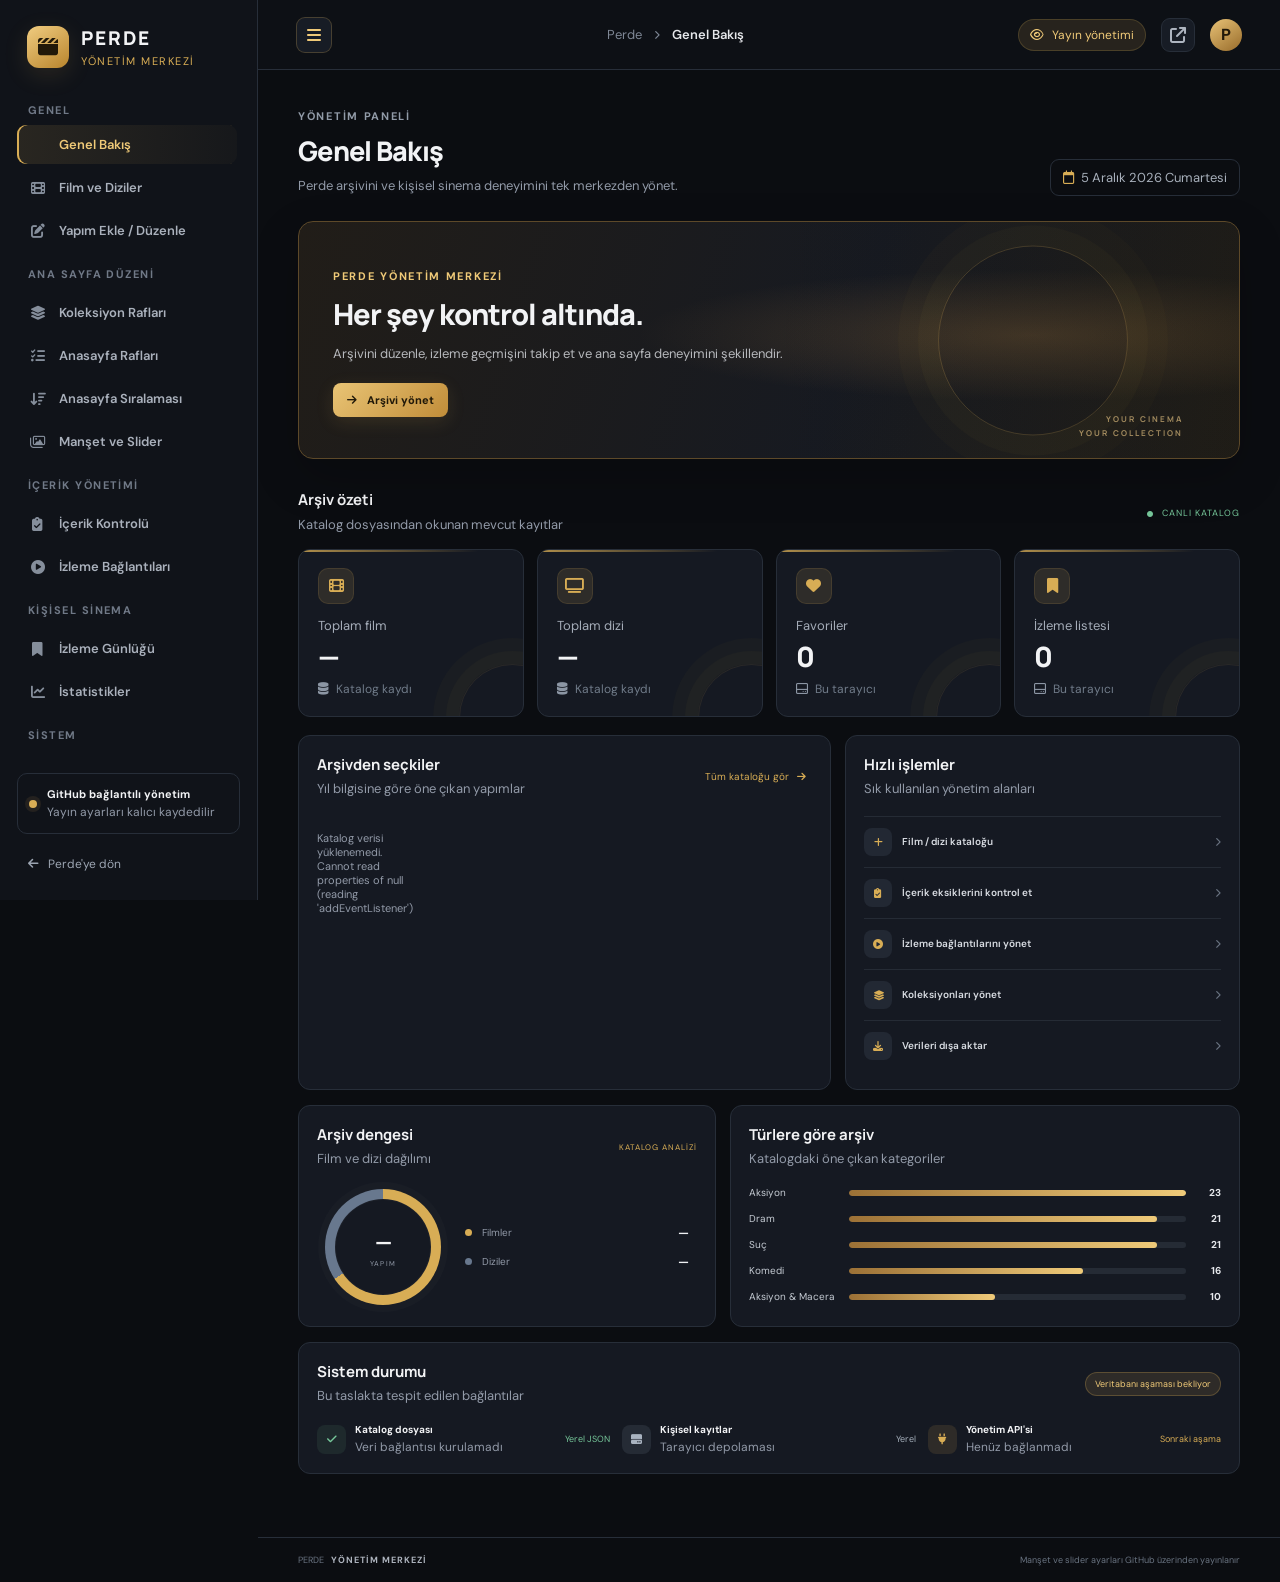
==== commit f211299a: "Add dedicated homepage ordering admin page" ====
--- a/admin.html
+++ b/admin.html
@@ -10,20 +10,7 @@
   <link href="https://fonts.googleapis.com/css2?family=DM+Sans:wght@400;500;600;700&family=Manrope:wght@400;500;600;700;800&display=swap" rel="stylesheet">
   <link rel="stylesheet" href="https://cdnjs.cloudflare.com/ajax/libs/font-awesome/6.5.2/css/all.min.css">
   <link rel="stylesheet" href="assets/css/admin.css?v=20261109-collection-clarity-v4">
-  <script>
-      (function(){
-        try {
-          if (localStorage.getItem('perde_theme_preference_v1') === 'light') {
-            document.documentElement.setAttribute('data-theme','light');
-            var link=document.createElement('link');
-            link.id='perde-light-theme-css';
-            link.rel='stylesheet';
-            link.href='assets/css/themes/light.css?v=light-20261109-v4';
-            document.head.appendChild(link);
-          }
-        } catch (_) {}
-      })();
-    </script>
+  
 </head>
 <body class="admin-body">
   <div class="admin-shell">
@@ -40,6 +27,7 @@
         <div class="sidebar-caption">ANA SAYFA DÜZENİ</div>
         <button class="nav-item" data-page="collections"><i class="fa-solid fa-layer-group"></i><span>Koleksiyon Rafları</span></button>
         <button class="nav-item" data-page="homeRails"><i class="fa-solid fa-list-check"></i><span>Anasayfa Rafları</span></button>
+        <button class="nav-item" data-page="homeOrder"><i class="fa-solid fa-arrow-down-wide-short"></i><span>Anasayfa Sıralaması</span></button>
         <button class="nav-item" data-page="hero"><i class="fa-regular fa-images"></i><span>Manşet ve Slider</span></button>
         <div class="sidebar-caption">İÇERİK YÖNETİMİ</div>
         <button class="nav-item" data-page="health"><i class="fa-solid fa-clipboard-check"></i><span>İçerik Kontrolü</span></button>
@@ -264,6 +252,8 @@
             <div><b>Üç adımda koleksiyonunu hazırla.</b><span>Bir raf seç, yapımlarını düzenle ve yayına al. Değişiklikler GitHub’a kaydedilir.</span></div>
           </div>
 
+          <div class="collection-workflow-note"><i class="fa-solid fa-arrow-down-wide-short"></i><div><b>Raf sıralamasını ayrı sayfadan yönet.</b><span>Koleksiyonların ana sayfada hangi sırayla görüneceğini değiştirmek için Anasayfa Sıralaması sayfasına git.</span></div><button type="button" class="text-button" data-goto="homeOrder">Sıralama sayfasına git <i class="fa-solid fa-arrow-right"></i></button></div>
+
           <div class="collection-summary-strip">
             <div><span class="catalog-summary-icon"><i class="fa-solid fa-layer-group"></i></span><span><small>TOPLAM KOLEKSİYON</small><b id="collection-total">—</b></span></div>
             <div><span class="catalog-summary-icon"><i class="fa-solid fa-film"></i></span><span><small>SEÇİLİ YAPIM</small><b id="collection-item-total">—</b></span></div>
@@ -307,10 +297,16 @@
         </section>
 
 
+        <section class="page-view" id="page-homeOrder">
+          <div class="page-heading"><div><span class="eyebrow">ANA SAYFA DÜZENİ</span><h1>Anasayfa Sıralaması</h1><p>Ana sayfadaki vitrin ve özel koleksiyon raflarının görünme sırasını tek yerden yönet.</p></div><span class="status-chip"><i class="fa-solid fa-cloud-check"></i> Kalıcı kayıt</span></div>
+          <div class="home-rails-simple-note"><i class="fa-solid fa-circle-info"></i><span>Listede yukarıda bulunan raf ana sayfada daha önce görünür. Sürükleyip bırakarak veya okları kullanarak sıralamayı değiştir; ardından kaydet ve yayınla.</span></div>
+          <section class="surface-card home-rail-order-card"><div class="home-rail-order-heading"><div><span class="eyebrow">ANASAYFA YERLEŞİMİ</span><h2>Vitrin ve koleksiyon sırası</h2><p>Bu liste ana sayfadaki rafların sırasını belirler.</p></div><i class="fa-solid fa-arrow-down-short-wide"></i></div><div id="homepage-order-list" class="home-rail-order-list"></div></section>
+          <div class="home-rails-save-row"><div><b id="home-order-save-title">Anasayfa sıralaması</b><small id="home-order-save-status">Değişiklikler henüz kaydedilmedi.</small></div><button class="gold-button" id="home-order-save" type="button"><i class="fa-solid fa-cloud-arrow-up"></i> Sıralamayı kaydet ve yayınla</button></div>
+        </section>
+
         <section class="page-view" id="page-homeRails">
           <div class="page-heading"><div><span class="eyebrow">ANA SAYFA DÜZENİ</span><h1>Anasayfa Rafları</h1><p>Her vitrinin kart sayısını ve içeriğini buradan düzenle.</p></div><span class="status-chip"><i class="fa-solid fa-cloud-check"></i> Kalıcı kayıt</span></div>
-          <div class="home-rails-simple-note"><i class="fa-solid fa-circle-info"></i><span>Rafların anasayfadaki sırasını aşağıdan belirle. Rafları sürükleyip bırakarak veya okları kullanarak sıralayabilirsin. Katalog açılır menüsü ve arama alanı birlikte çalışır; seçili yapımlar seçeneklerde işaretlenir.</span></div>
-          <section class="surface-card home-rail-order-card"><div class="home-rail-order-heading"><div><span class="eyebrow">ANASAYFA YERLEŞİMİ</span><h2>Raf sıralaması</h2><p>Yukarıdaki raf anasayfada daha önce görünür.</p></div><i class="fa-solid fa-arrow-down-short-wide"></i></div><div id="home-rail-order-list" class="home-rail-order-list"></div></section>
+          <div class="collection-workflow-note"><i class="fa-solid fa-arrow-down-wide-short"></i><div><b>Raf sıralamasını bu sayfadan yönet.</b><span>Anasayfadaki vitrinlerin ve koleksiyon raflarının yerini değiştirmek için Anasayfa Sıralaması sayfasına git.</span></div><button type="button" class="text-button" data-goto="homeOrder">Sıralama sayfasına git <i class="fa-solid fa-arrow-right"></i></button></div>
           <div class="home-rails-manager-grid">
             <section class="surface-card home-rail-manager" data-home-rail="featured">
               <div class="home-rail-manager-heading"><div class="home-rail-heading-copy"><span class="eyebrow">VİTRİN 01</span><h2>Öne Çıkan Yapımlar</h2><p class="home-rail-featured-description"><span>Film ve diziler birlikte gösterilir.</span><span class="home-rail-info-inline">En az 5, en fazla 10 yapım seçebilirsin; seçili sayı gösterim sayısıyla aynı olmalı.</span></p></div><div class="home-rail-visibility-wrap"><small id="home-rail-featured-visibility-status">Anasayfada yayında</small><button type="button" class="home-rail-visibility is-published" id="home-rail-featured-visibility" aria-pressed="true">Gizle</button></div></div>
@@ -594,14 +590,13 @@
 
         <section class="page-view" id="page-settings">
           <div class="page-heading"><div><span class="eyebrow">TERCİHLER</span><h1>Genel Ayarlar</h1><p>Yönetim merkezinin görünüm ve çalışma tercihleri.</p></div></div>
-          <div class="surface-card settings-list"><div class="setting-row"><div><b>Yönetim teması</b><small>Açık ve koyu görünüm arasında geçiş yap</small></div><button class="outline-button" type="button" onclick="PerdeTheme.toggle()" aria-label="Açık ve koyu tema arasında geçiş yap">Açık / Koyu temayı değiştir</button></div><div class="setting-row"><div><b>Arayüz dili</b><small>Yönetim paneli metin dili</small></div><span class="setting-value">Türkçe</span></div><div class="setting-row"><div><b>Veri kaynağı</b><small>İlk taslakta kullanılan katalog dosyası</small></div><span class="setting-value">data/catalog.json</span></div><div class="setting-row"><div><b>Kayıt modu</b><small>Veritabanı entegrasyonu öncesi güvenli ön izleme</small></div><span class="status-chip warning">Salt okunur</span></div></div>
+          <div class="surface-card settings-list"><div class="setting-row"><div><b>Yönetim teması</b><small>Koyu arayüz, altın vurgu rengi</small></div><span class="setting-value">Dark Gold</span></div><div class="setting-row"><div><b>Arayüz dili</b><small>Yönetim paneli metin dili</small></div><span class="setting-value">Türkçe</span></div><div class="setting-row"><div><b>Veri kaynağı</b><small>İlk taslakta kullanılan katalog dosyası</small></div><span class="setting-value">data/catalog.json</span></div><div class="setting-row"><div><b>Kayıt modu</b><small>Veritabanı entegrasyonu öncesi güvenli ön izleme</small></div><span class="status-chip warning">Salt okunur</span></div></div>
         </section>
       </div>
       <footer class="admin-footer"><span>PERDE <b>YÖNETİM MERKEZİ</b></span><span>Manşet ve slider ayarları GitHub üzerinden yayınlanır</span></footer>
     </main>
   </div>
   <div class="toast" id="admin-toast" role="status" aria-live="polite"></div>
-  <script src="assets/js/themes/theme.js?v=light-20261109-v4"></script>
-  <script src="assets/js/admin.js?v=20261109-navigation-fix-v2"></script>
+  <script src="assets/js/admin.js?v=20261109-navigation-fix-v3"></script>
 </body>
 </html>
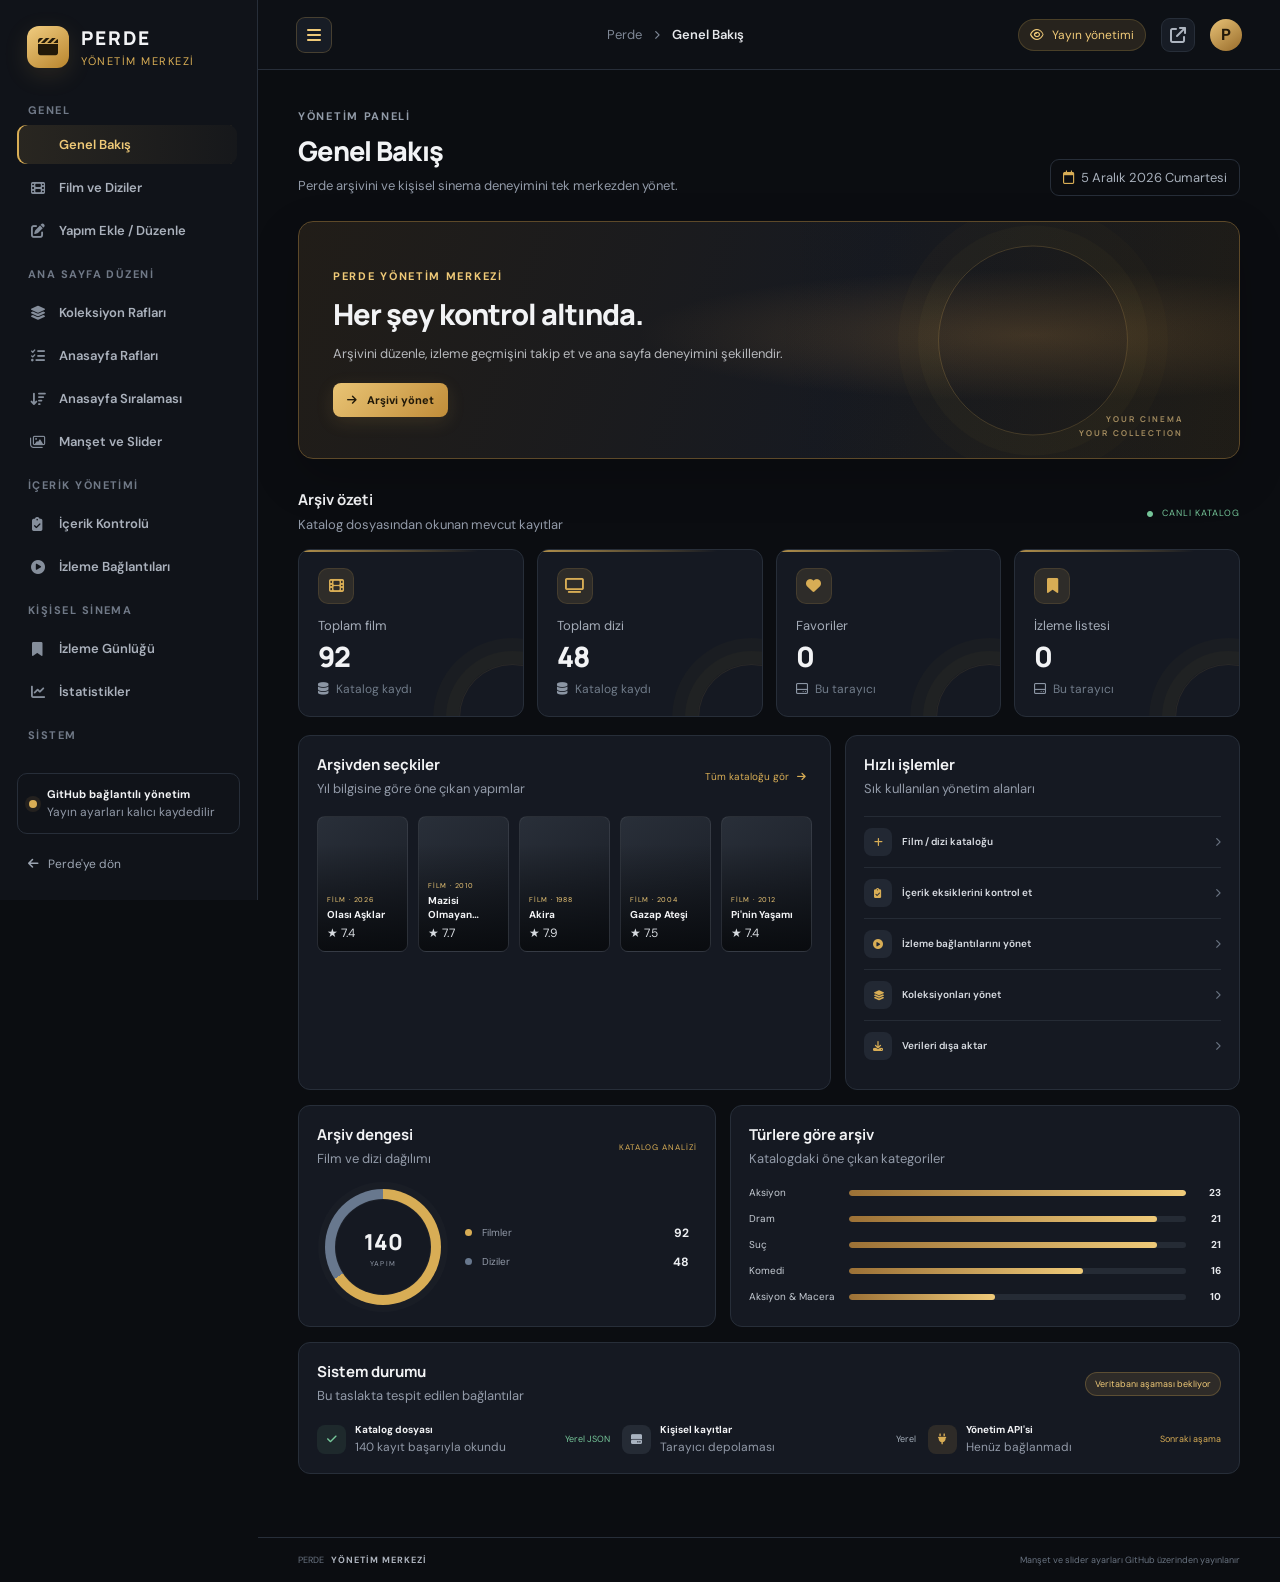
==== commit 71c8c97c: "Refresh admin assets for homepage ordering" ====
--- a/admin.html
+++ b/admin.html
@@ -9,7 +9,7 @@
   <link rel="preconnect" href="https://fonts.gstatic.com" crossorigin>
   <link href="https://fonts.googleapis.com/css2?family=DM+Sans:wght@400;500;600;700&family=Manrope:wght@400;500;600;700;800&display=swap" rel="stylesheet">
   <link rel="stylesheet" href="https://cdnjs.cloudflare.com/ajax/libs/font-awesome/6.5.2/css/all.min.css">
-  <link rel="stylesheet" href="assets/css/admin.css?v=20261109-collection-clarity-v4">
+  <link rel="stylesheet" href="assets/css/admin.css?v=20261111-home-order-v1">
   
 </head>
 <body class="admin-body">
@@ -597,6 +597,6 @@
     </main>
   </div>
   <div class="toast" id="admin-toast" role="status" aria-live="polite"></div>
-  <script src="assets/js/admin.js?v=20261109-navigation-fix-v3"></script>
+  <script src="assets/js/admin.js?v=20261111-home-order-v1"></script>
 </body>
 </html>
--- a/assets/css/admin.css
+++ b/assets/css/admin.css
@@ -1384,3 +1384,25 @@
 @media(max-width:900px){
   #page-collections .collection-library,#page-collections .collection-editor,#page-collections .collection-preview-panel{padding:14px}
 }
+
+
+/* Dedicated homepage ordering page and navigation notes. */
+#page-homeOrder .home-rail-order-card{margin-top:14px}
+#page-homeOrder .home-rail-order-list{display:grid;gap:8px}
+#page-homeOrder .home-rail-order-item{cursor:grab}
+#page-homeOrder .home-rail-order-item:active{cursor:grabbing}
+#page-homeOrder .home-rail-order-item.is-dragging{opacity:.45}
+#page-homeOrder .home-rail-order-item.is-drop-target{border-color:rgba(216,173,85,.65);background:rgba(216,173,85,.08)}
+#page-homeOrder .home-rails-save-row{margin-top:14px}
+#page-homeRails .collection-workflow-note,
+#page-collections .collection-workflow-note{align-items:center}
+#page-homeRails .collection-workflow-note>button,
+#page-collections .collection-workflow-note>button{margin-left:auto;flex:0 0 auto;white-space:nowrap}
+@media(max-width:700px){
+  #page-homeRails .collection-workflow-note,
+  #page-collections .collection-workflow-note{flex-wrap:wrap}
+  #page-homeRails .collection-workflow-note>button,
+  #page-collections .collection-workflow-note>button{margin-left:29px}
+  #page-homeOrder .home-rails-save-row{align-items:stretch;flex-direction:column}
+  #page-homeOrder .home-rails-save-row .gold-button{width:100%}
+}
